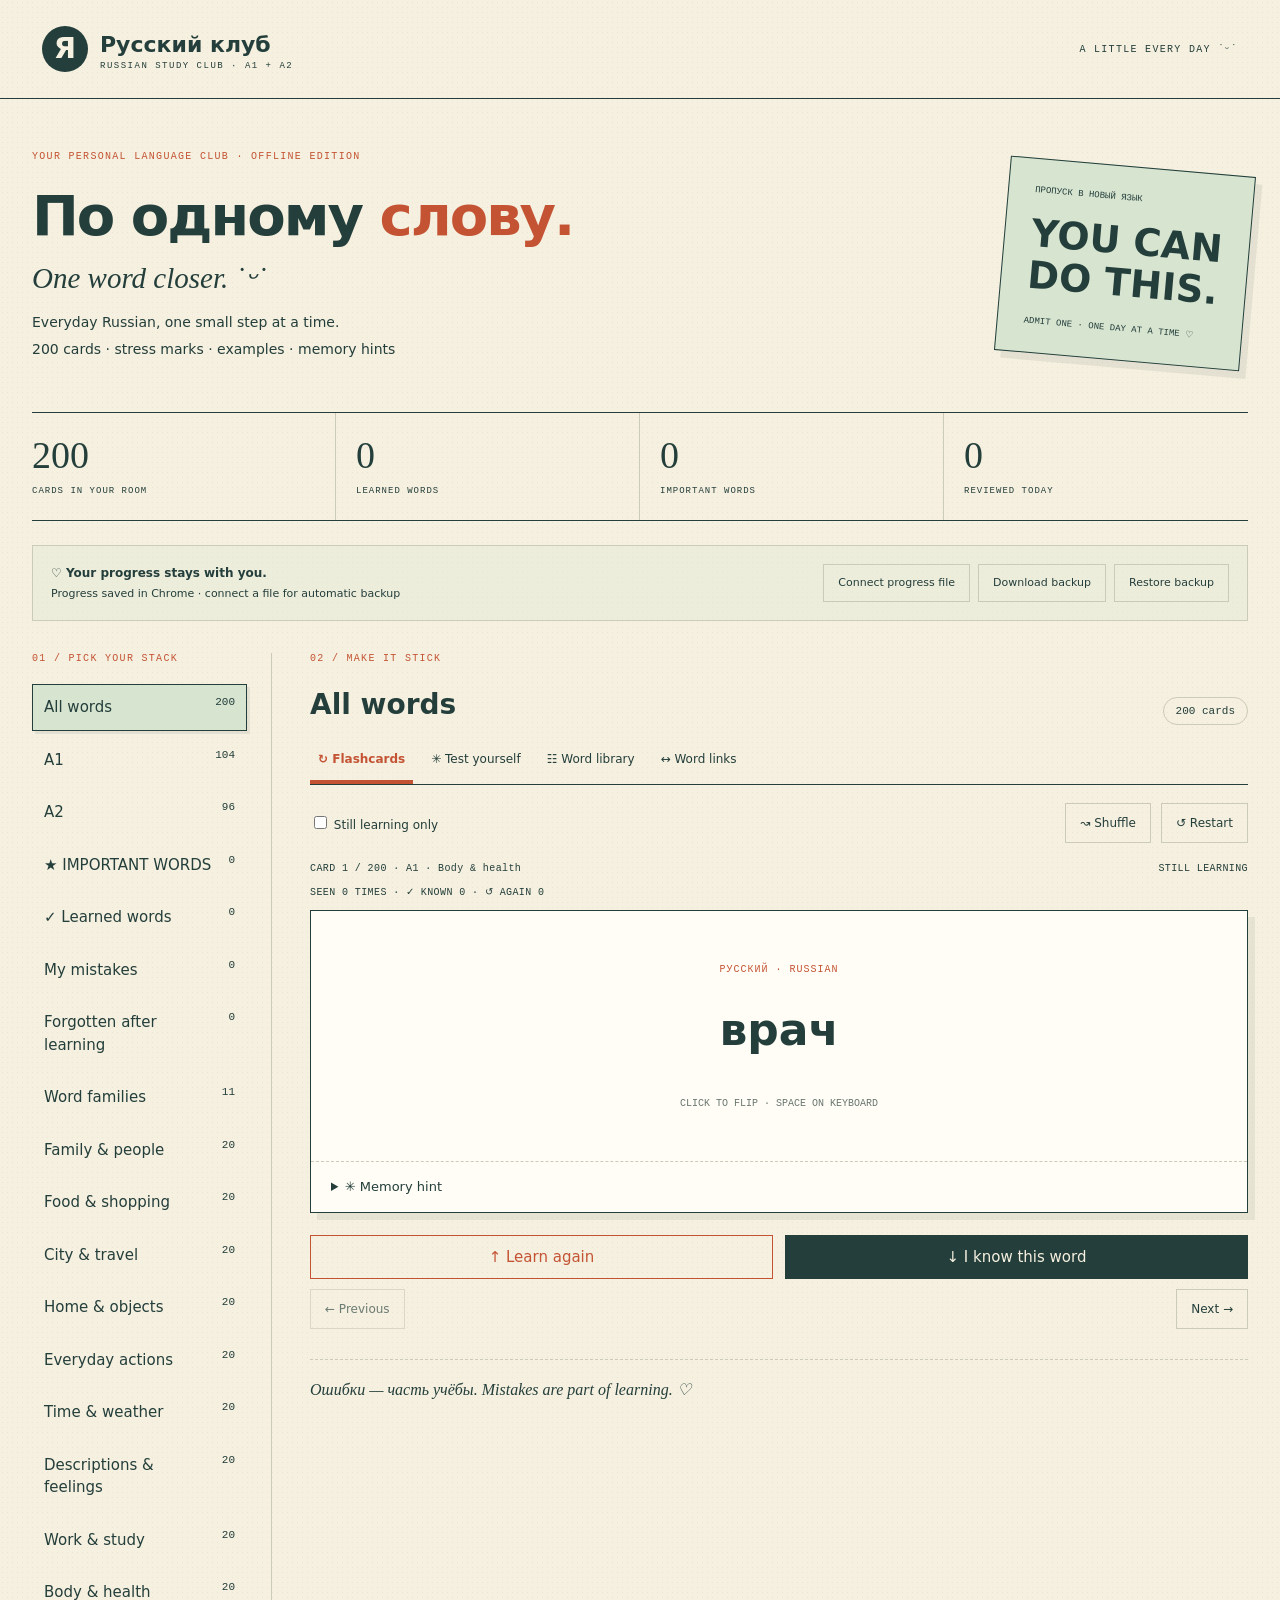
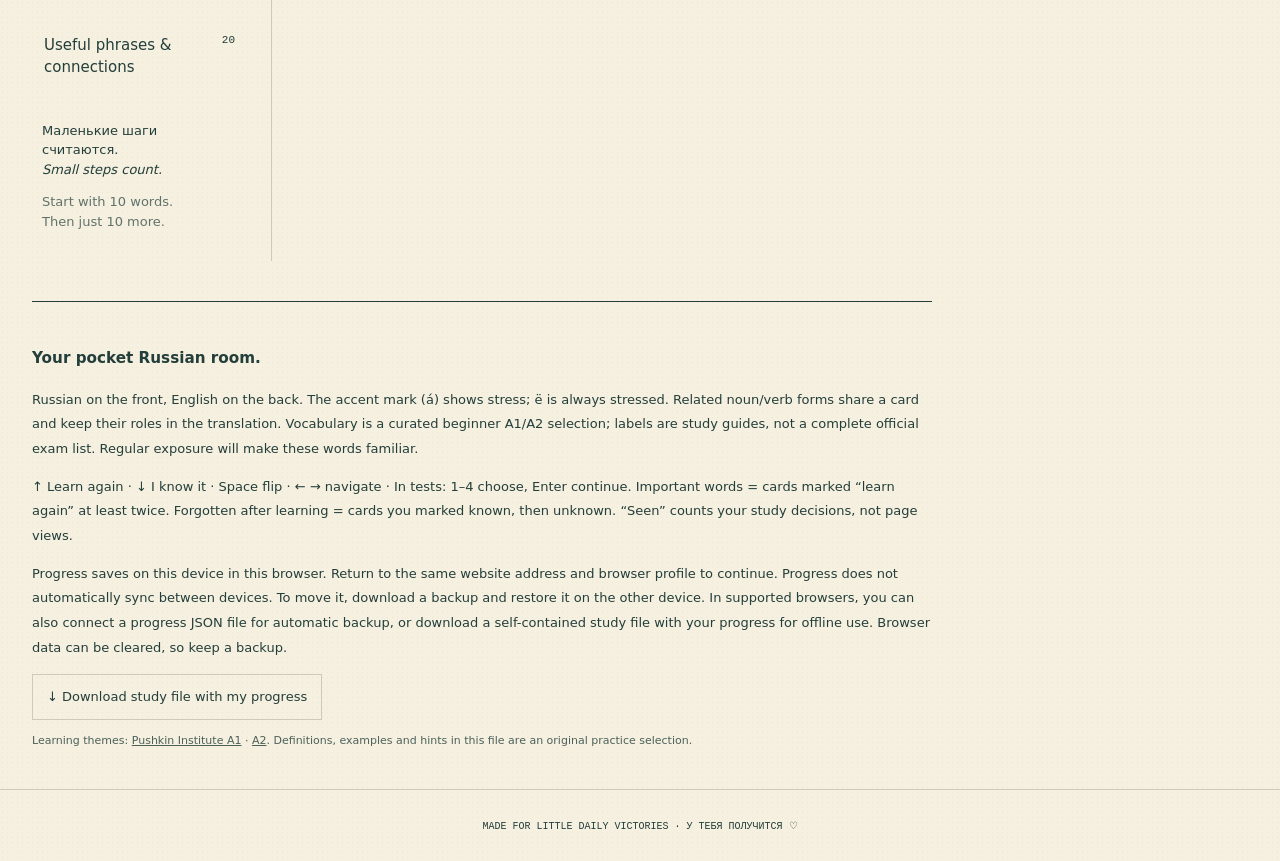
==== index.html @ 3bb1d275 "Prepare Russian Study Club for GitHub Pages" ====
<!doctype html>
<html lang="en"><head><meta charset="utf-8"><meta name="viewport" content="width=device-width,initial-scale=1"><meta name="description" content="Learn everyday Russian with 200 A1/A2 flashcards, quizzes, stress marks and examples. Save your progress and study offline."><meta name="theme-color" content="#243e3b"><title>Русский клуб · Russian Study Club</title><style>:root{--paper:#f5f0df;--ink:#243e3b;--orange:#c45334;--mint:#d6e4d0;--line:#cccbb7;--mono:ui-monospace,SFMono-Regular,Consolas,monospace}*{box-sizing:border-box}body{margin:0;background:var(--paper);color:var(--ink);font:15px/1.5 system-ui,-apple-system,Arial,sans-serif;background-image:radial-gradient(#b8ad8b25 .7px,transparent .7px);background-size:5px 5px}button,input,select{font:inherit;color:inherit}button{cursor:pointer;background:transparent;border:1px solid var(--line);padding:10px 14px}button:hover{background:var(--mint)}button:disabled{opacity:.65;cursor:default}button:focus-visible,a:focus-visible,input:focus-visible,select:focus-visible,summary:focus-visible{outline:3px solid var(--orange);outline-offset:3px}a{color:inherit}header{max-width:1376px;padding:26px 42px;display:flex;align-items:center;justify-content:space-between;margin:auto;border-bottom:1px solid var(--ink)}.brand{display:flex;gap:12px;align-items:center;text-decoration:none;font-weight:800;font-size:22px}.brand small{display:block;font:9px var(--mono);letter-spacing:1.5px}.seal{display:grid;place-items:center;width:46px;height:46px;border-radius:50%;background:var(--ink);color:var(--paper);font-size:29px}.edition,.eyebrow{font:10px var(--mono);letter-spacing:1.3px}.eyebrow{color:var(--orange);margin-bottom:20px}main{max-width:1280px;margin:auto;padding:0 32px}.intro{display:flex;gap:30px;justify-content:space-between;align-items:center;padding:52px 0 36px}h1{font-size:56px;line-height:1.2;letter-spacing:-2px;margin:0;font-weight:900}h1 em{font-style:normal;color:var(--orange)}h1 span{display:block;font:italic 29px Georgia,serif;letter-spacing:0;margin-top:12px}.intro p{font-size:14px;line-height:1.9}.ticket{transform:rotate(5deg);padding:26px;background:var(--mint);border:1px solid var(--ink);box-shadow:7px 7px #243e3b15;min-width:230px}.ticket small,.ticket span{display:block;font:9px var(--mono)}.ticket strong{display:block;font-size:38px;line-height:1.1;margin:18px 0}.stats{display:grid;grid-template-columns:repeat(4,1fr);border-top:1px solid var(--ink);border-bottom:1px solid var(--ink)}.stats>div{padding:20px;border-right:1px solid var(--line)}.stats>div:first-child{padding-left:0}.stats>div:last-child{border:0}.stats strong{display:block;font:38px Georgia,serif}.stats span{font:9px var(--mono);letter-spacing:1px}.savebar{display:flex;align-items:center;justify-content:space-between;gap:15px;padding:18px;background:#d6e4d044;margin:24px 0 32px;border:1px solid var(--line);font-size:12px}.savebar p{margin:4px 0 0;font-size:11px}.savebar button{font-size:11px}.actions{display:flex;gap:8px;flex-wrap:wrap}.workspace{display:grid;grid-template-columns:240px minmax(0,1fr);gap:38px}aside{border-right:1px solid var(--line);padding-right:24px}nav{display:grid;gap:6px}nav button{display:flex;justify-content:space-between;text-align:left;border-color:transparent;padding:11px}nav button.active{border-color:var(--ink);background:var(--mint);box-shadow:3px 3px #243e3b15}nav small{font:11px var(--mono);margin-left:10px}.little-note{font-size:13px;margin:30px 10px}.little-note p{opacity:.7}.title-row{display:flex;align-items:center;justify-content:space-between;gap:12px}h2{margin:0 0 12px;font-size:28px}.pill{border:1px solid var(--line);border-radius:22px;padding:7px 12px;font:11px var(--mono)}.tabs{display:flex;gap:10px;flex-wrap:wrap;border-bottom:1px solid var(--ink);margin-bottom:18px}.tabs button{border:0;border-bottom:4px solid transparent;font-size:12px;padding:12px 8px}.tabs button.active{color:var(--orange);border-bottom-color:var(--orange);font-weight:700}#controls{display:flex;gap:10px;justify-content:flex-end;align-items:center;margin:0 0 20px;font-size:12px}#controls label{margin-right:auto}.meta{display:flex;justify-content:space-between;gap:10px;flex-wrap:wrap;font:10px var(--mono);letter-spacing:.4px;margin:12px 0}.card{border:1px solid var(--ink);background:#fffdf5;box-shadow:7px 7px #243e3b12}.flip{width:100%;border:0;min-height:250px;display:flex;flex-direction:column;align-items:center;justify-content:center;text-align:center;padding:24px;background:transparent}.flip:hover{background:#fffdf5}.flip small{font:10px var(--mono);letter-spacing:1px;color:var(--orange)}.word{font-size:clamp(25px,4vw,44px);font-weight:750;line-height:1.4;margin:24px 0;overflow-wrap:anywhere}.translation{font-size:25px;font-weight:650;margin:20px 0}.example{font-size:17px;margin:8px 0}.flip .foot{color:#697770;margin-top:14px;font:10px var(--mono)}details{border-top:1px dashed var(--line);padding:15px 20px;font-size:13px}summary{cursor:pointer}details p{line-height:1.8}.grade{display:flex;gap:12px;margin:22px 0 10px}.grade button{flex:1;border-color:var(--ink)}.primary{background:var(--ink);color:var(--paper);border-color:var(--ink)}.primary:hover{background:#3d5b54}.orange{color:var(--orange);border-color:var(--orange)!important}.navigation{display:flex;justify-content:space-between;gap:12px}.navigation button{font-size:12px}.motivation{margin-top:30px;border-top:1px dashed var(--line);padding:20px 0;font:italic 16px Georgia,serif}.empty,.setup,.result{padding:35px;border:1px solid var(--line);background:#fffdf5}.setup label{display:block;margin:15px 0}.setup select, .search{padding:10px;border:1px solid var(--line);background:#fffdf5;max-width:100%}.answers{display:grid;grid-template-columns:1fr 1fr;gap:12px;margin:22px 0}.answers button{text-align:left;min-height:65px;background:#fffdf5}.answers .correct{background:var(--mint);border-color:var(--ink)}.answers .wrong{border-color:var(--orange);background:#d75a3615}.feedback{border:1px solid var(--line);padding:18px;background:#fffdf5}.feedback p{margin:6px 0}.score{font:70px Georgia,serif;color:var(--orange)}.search{width:100%;margin-bottom:16px}.entry{border:1px solid var(--line);padding:18px;background:#fffdf5;margin-bottom:12px}.entry h3{margin:0;font-size:23px}.entry .meaning{font-size:17px}.entry p{margin:7px 0}.entry small{font:10px var(--mono)}.entry .actions button{font-size:11px}.chips{display:flex;gap:8px;flex-wrap:wrap;margin-bottom:18px}.chips button.active{background:var(--mint);border-color:var(--ink)}.pair{padding:20px;border:1px solid var(--line);background:#fffdf5;margin:14px 0}.pair strong{font-size:23px}.pair .pair-row{display:flex;gap:22px;align-items:center;justify-content:space-around;text-align:center}.pair p{font-size:13px}.about{border-top:1px solid var(--ink);padding:26px 0;margin-top:40px;font-size:13px;line-height:1.9;max-width:900px}.about .source{font-size:11px;opacity:.8}footer{padding:30px;text-align:center;border-top:1px solid var(--line);font:10px var(--mono)}dialog{border:1px solid var(--ink);padding:28px;background:var(--paper);max-width:650px;color:var(--ink)}dialog::backdrop{background:#243e3b77}#toast{position:fixed;bottom:20px;left:50%;transform:translateX(-50%);padding:12px 22px;background:var(--ink);color:white;border-radius:4px;display:none;z-index:3;max-width:90vw;font-size:13px} @media(max-width:850px){.workspace{grid-template-columns:180px minmax(0,1fr);gap:20px}.ticket{display:none}.savebar{align-items:flex-start;flex-direction:column}main{padding:0 20px}header{padding:20px}.edition{display:none}.stats strong{font-size:30px}.stats span{font-size:8px}}@media(max-width:580px){h1{font-size:38px}.intro{padding:32px 0 22px}.workspace{display:block}aside{border:0;padding:0;margin-bottom:28px}nav{display:flex;overflow:auto;gap:8px;padding:5px 0 12px}nav button{flex:0 0 auto;border:1px solid var(--line)}.little-note{display:none}.stats{grid-template-columns:1fr 1fr}.stats>div,.stats>div:first-child{padding:12px}.stats>div:nth-child(2){border-right:0}.stats>div:nth-child(-n+2){border-bottom:1px solid var(--line)}.answers{grid-template-columns:1fr}.tabs{gap:2px}.tabs button{font-size:11px}.grade{flex-direction:column}.pair .pair-row{flex-wrap:wrap;gap:12px}.stats strong{font-size:32px}.about{font-size:12px}#controls{flex-wrap:wrap}.word{font-size:29px}.brand{font-size:20px}.setup,.empty,.result{padding:22px}}
</style></head><body>
<header><a class="brand" href="#"><b class="seal">Я</b><span>Русский клуб<small>RUSSIAN STUDY CLUB · A1 + A2</small></span></a><span class="edition">A LITTLE EVERY DAY ˙ᵕ˙</span></header>
<main><section class="intro"><div><div class="eyebrow">YOUR PERSONAL LANGUAGE CLUB · OFFLINE EDITION</div><h1>По одному <em>слову.</em><span>One word closer. ˙ᵕ˙</span></h1><p>Everyday Russian, one small step at a time.<br>200 cards · stress marks · examples · memory hints</p></div><div class="ticket"><small>ПРОПУСК В НОВЫЙ ЯЗЫК</small><strong>YOU CAN<br>DO THIS.</strong><span>ADMIT ONE · ONE DAY AT A TIME ♡</span></div></section>
<section class="stats" aria-label="Study statistics"><div><strong id="total">200</strong><span>CARDS IN YOUR ROOM</span></div><div><strong id="learnedTotal">0</strong><span>LEARNED WORDS</span></div><div><strong id="importantTotal">0</strong><span>IMPORTANT WORDS</span></div><div><strong id="todayTotal">0</strong><span>REVIEWED TODAY</span></div></section>
<section class="savebar"><div><b>♡ Your progress stays with you.</b><p id="saveStatus" role="status">Opening your study room…</p></div><div class="actions"><button id="connectFile">Connect progress file</button><button id="backup">Download backup</button><button id="import">Restore backup</button><input id="importFile" type="file" accept="application/json,.json" hidden></div></section>
<div class="workspace"><aside><div class="eyebrow">01 / PICK YOUR STACK</div><nav id="categories" aria-label="Word categories"></nav><div class="little-note">Маленькие шаги считаются.<br><i>Small steps count.</i><p>Start with 10 words.<br>Then just 10 more.</p></div></aside><section class="study"><div class="eyebrow">02 / MAKE IT STICK</div><div class="title-row"><h2 id="stackTitle">All words</h2><span id="stackCount" class="pill"></span></div><div class="tabs" role="group" aria-label="Study mode"><button data-mode="cards">↻ Flashcards</button><button data-mode="quiz">✳ Test yourself</button><button data-mode="library">☷ Word library</button><button data-mode="links">↔ Word links</button></div><div id="controls"><label><input id="unlearned" type="checkbox"> Still learning only</label><button id="shuffle">↝ Shuffle</button><button id="restart">↺ Restart</button></div><div id="content"></div><div class="motivation" id="motivation">Ошибки — часть учёбы. Mistakes are part of learning. ♡</div></section></div>
<section class="about"><h3>Your pocket Russian room.</h3><p>Russian on the front, English on the back. The accent mark (а́) shows stress; ё is always stressed. Related noun/verb forms share a card and keep their roles in the translation. Vocabulary is a curated beginner A1/A2 selection; labels are study guides, not a complete official exam list. Regular exposure will make these words familiar.</p><p>↑ Learn again · ↓ I know it · Space flip · ← → navigate · In tests: 1–4 choose, Enter continue. Important words = cards marked “learn again” at least twice. Forgotten after learning = cards you marked known, then unknown. “Seen” counts your study decisions, not page views.</p><p>Progress saves on this device in this browser. Return to the same website address and browser profile to continue. Progress does not automatically sync between devices. To move it, download a backup and restore it on the other device. In supported browsers, you can also connect a progress JSON file for automatic backup, or download a self-contained study file with your progress for offline use. Browser data can be cleared, so keep a backup.</p><button id="downloadHtml">↓ Download study file with my progress</button><p class="source">Learning themes: <a href="https://www.pushkininstitute.ru/beginner" target="_blank" rel="noreferrer">Pushkin Institute A1</a> · <a href="https://www.pushkininstitute.ru/basic" target="_blank" rel="noreferrer">A2</a>. Definitions, examples and hints in this file are an original practice selection.</p></section>
</main><footer>MADE FOR LITTLE DAILY VICTORIES · У ТЕБЯ ПОЛУЧИТСЯ ♡</footer><dialog id="fileDialog"><h2>Existing progress file</h2><p id="fileQuestion"></p><div class="actions"><button id="useExisting">Restore its progress</button><button id="replaceExisting">Replace with current progress</button><button id="cancelExisting">Cancel</button></div></dialog><div id="toast" role="status"></div>
<script id="word-data" type="application/json">[{"id": "я", "ru": "я", "en": "I", "example": "Я дома.", "hint": "Я is one letter: just one person — I.", "level": "A1", "category": "Family & people"}, {"id": "ты", "ru": "ты", "en": "you (informal singular)", "example": "Ты здесь?", "hint": "Use ты with a friend; вы is polite or plural.", "level": "A1", "category": "Family & people"}, {"id": "он / она / оно", "ru": "он / она́ / оно́", "en": "he / she / it", "example": "Она дома.", "hint": "он = masculine; она = feminine; оно = neuter.", "level": "A1", "category": "Family & people"}, {"id": "мы", "ru": "мы", "en": "we", "example": "Мы вместе.", "hint": "Я + ты = мы: I + you = we.", "level": "A1", "category": "Family & people"}, {"id": "вы", "ru": "вы", "en": "you (polite or plural)", "example": "Вы говорите по-английски?", "hint": "One person politely, or several people: вы.", "level": "A1", "category": "Family & people"}, {"id": "они", "ru": "они́", "en": "they", "example": "Они здесь.", "hint": "Он is he; они adds more people: they.", "level": "A1", "category": "Family & people"}, {"id": "человек", "ru": "челове́к", "en": "person", "example": "Это хороший человек.", "hint": "Irregular plural: люди = people.", "level": "A1", "category": "Family & people"}, {"id": "семья", "ru": "семья́", "en": "family", "example": "У меня большая семья.", "hint": "A family photo helps: моя семья = my family.", "level": "A1", "category": "Family & people"}, {"id": "мама", "ru": "ма́ма", "en": "mum / mother", "example": "Моя мама дома.", "hint": "мама sounds like mama; feminine.", "level": "A1", "category": "Family & people"}, {"id": "папа", "ru": "па́па", "en": "dad / father", "example": "Мой папа врач.", "hint": "Despite ending in -а, папа is masculine.", "level": "A1", "category": "Family & people"}, {"id": "брат", "ru": "брат", "en": "brother", "example": "Это мой брат.", "hint": "брат and brother are distant language relatives.", "level": "A1", "category": "Family & people"}, {"id": "сестра", "ru": "сестра́", "en": "sister", "example": "Моя сестра учится.", "hint": "сестра and sister share a recognisable s–s–t pattern.", "level": "A1", "category": "Family & people"}, {"id": "друг / подруга", "ru": "друг / подру́га", "en": "male friend / female friend", "example": "Это моя подруга.", "hint": "друг → друзья (friends); подруга is a female friend.", "level": "A1", "category": "Family & people"}, {"id": "ребёнок", "ru": "ребёнок", "en": "child", "example": "Ребёнок спит.", "hint": "Irregular plural: дети = children.", "level": "A1", "category": "Family & people"}, {"id": "родители", "ru": "роди́тели", "en": "parents", "example": "Мои родители живут здесь.", "hint": "Род- connects to birth and family: родиться = be born.", "level": "A2", "category": "Family & people"}, {"id": "родственник", "ru": "родстве́нник", "en": "relative (male; generic)", "example": "У меня здесь есть родственники.", "hint": "Same род- family root as родители.", "level": "A2", "category": "Family & people"}, {"id": "сосед / соседка", "ru": "сосе́д / сосе́дка", "en": "male neighbour / female neighbour", "example": "Моя соседка очень добрая.", "hint": "Picture someone sitting next to you: a neighbour.", "level": "A2", "category": "Family & people"}, {"id": "гость", "ru": "гость", "en": "guest", "example": "Сегодня у нас гости.", "hint": "гость sounds a little like guest; plural гости.", "level": "A2", "category": "Family & people"}, {"id": "знакомый", "ru": "знако́мый", "en": "acquaintance / someone you know", "example": "Это мой знакомый.", "hint": "знать = know; знакомый = someone known to you.", "level": "A2", "category": "Family & people"}, {"id": "муж / жена", "ru": "муж / жена́", "en": "husband / wife", "example": "Мой муж работает дома.", "hint": "Learn the pair together; муж is not just any man here.", "level": "A2", "category": "Family & people"}, {"id": "вода", "ru": "вода́", "en": "water", "example": "Я пью воду.", "hint": "Think vodka without the k: the word водка comes from вода.", "level": "A1", "category": "Food & shopping"}, {"id": "хлеб", "ru": "хлеб", "en": "bread", "example": "Я покупаю хлеб.", "hint": "Picture a loaf beside a label: ХЛЕБ.", "level": "A1", "category": "Food & shopping"}, {"id": "молоко", "ru": "молоко́", "en": "milk", "example": "Я пью молоко.", "hint": "Three open syllables: мо-ло-КО; neuter.", "level": "A1", "category": "Food & shopping"}, {"id": "чай", "ru": "чай", "en": "tea", "example": "Я люблю чай.", "hint": "Sounds like chai, a familiar tea word.", "level": "A1", "category": "Food & shopping"}, {"id": "кофе", "ru": "ко́фе", "en": "coffee", "example": "Утром я пью кофе.", "hint": "Sounds like coffee; traditionally masculine: горячий кофе.", "level": "A1", "category": "Food & shopping"}, {"id": "сахар", "ru": "са́хар", "en": "sugar", "example": "Чай без сахара, пожалуйста.", "hint": "сахар resembles sugar; stress on the first syllable: са́хар.", "level": "A1", "category": "Food & shopping"}, {"id": "соль", "ru": "соль", "en": "salt", "example": "Передайте соль, пожалуйста.", "hint": "Short word, small pinch; feminine despite the soft sign.", "level": "A1", "category": "Food & shopping"}, {"id": "яблоко", "ru": "я́блоко", "en": "apple", "example": "Это красное яблоко.", "hint": "The -о ending points to neuter: красное яблоко.", "level": "A1", "category": "Food & shopping"}, {"id": "мясо", "ru": "мя́со", "en": "meat", "example": "Я не ем мясо.", "hint": "Picture a meat label: МЯСО; neuter.", "level": "A1", "category": "Food & shopping"}, {"id": "рыба", "ru": "ры́ба", "en": "fish", "example": "Я люблю рыбу.", "hint": "Imagine a fish with a label РЫБА; feminine.", "level": "A1", "category": "Food & shopping"}, {"id": "овощи", "ru": "о́вощи", "en": "vegetables", "example": "Я покупаю овощи.", "hint": "Think of a mixed vegetable basket: plural овощи.", "level": "A2", "category": "Food & shopping"}, {"id": "фрукты", "ru": "фру́кты", "en": "fruit (plural)", "example": "Здесь продают фрукты.", "hint": "Like the English fruit, with a к sound.", "level": "A2", "category": "Food & shopping"}, {"id": "завтрак", "ru": "завтра́к", "en": "breakfast", "example": "Завтрак готов.", "hint": "завтра = tomorrow; завтрак is the morning meal.", "level": "A2", "category": "Food & shopping"}, {"id": "обед", "ru": "обе́д", "en": "lunch / midday meal", "example": "Обед в час.", "hint": "Lunch at one: обед в час.", "level": "A2", "category": "Food & shopping"}, {"id": "ужин", "ru": "у́жин", "en": "dinner / evening meal", "example": "Мы готовим ужин.", "hint": "Think of the final meal: вечером ужин.", "level": "A2", "category": "Food & shopping"}, {"id": "покупка / покупать", "ru": "поку́пка / покупа́ть", "en": "purchase (noun) / buy (verb, imperfective)", "example": "Я покупаю хлеб.", "hint": "One family: покупка is the thing or act; покупать is the action.", "level": "A2", "category": "Food & shopping"}, {"id": "продажа / продавать", "ru": "про́дажа / продава́ть", "en": "sale (noun) / sell (verb, imperfective)", "example": "Здесь продают фрукты.", "hint": "покупать ↔ продавать: buy ↔ sell.", "level": "A2", "category": "Food & shopping"}, {"id": "цена", "ru": "це́на", "en": "price", "example": "Какая цена?", "hint": "Picture the number on a price tag: цена.", "level": "A2", "category": "Food & shopping"}, {"id": "скидка", "ru": "ски́дка", "en": "discount", "example": "Сегодня скидка.", "hint": "A discount knocks the price down: цена ниже.", "level": "A2", "category": "Food & shopping"}, {"id": "сдача", "ru": "сда́ча", "en": "change (money returned)", "example": "Вот ваша сдача.", "hint": "At a checkout, сдача is the money handed back, not change in general.", "level": "A2", "category": "Food & shopping"}, {"id": "город", "ru": "го́род", "en": "city / town", "example": "Это мой город.", "hint": "A город has streets, shops and people; masculine.", "level": "A1", "category": "City & travel"}, {"id": "улица", "ru": "у́лица", "en": "street", "example": "Это тихая улица.", "hint": "Picture a street sign: улица Ленина.", "level": "A1", "category": "City & travel"}, {"id": "дом", "ru": "дом", "en": "house / home", "example": "Это мой дом.", "hint": "Like domicile: a home.", "level": "A1", "category": "City & travel"}, {"id": "магазин", "ru": "магази́н", "en": "shop / store", "example": "Магазин открыт.", "hint": "False friend: магазин is a shop, not a magazine.", "level": "A1", "category": "City & travel"}, {"id": "школа", "ru": "шко́ла", "en": "school", "example": "Школа рядом.", "hint": "Sounds like school; feminine.", "level": "A1", "category": "City & travel"}, {"id": "парк", "ru": "парк", "en": "park", "example": "Мы идём в парк.", "hint": "Almost the same word as English park.", "level": "A1", "category": "City & travel"}, {"id": "метро", "ru": "метро́", "en": "metro / underground", "example": "Я еду на метро.", "hint": "Same international word; indeclinable neuter.", "level": "A1", "category": "City & travel"}, {"id": "автобус", "ru": "авто́бус", "en": "bus", "example": "Автобус здесь.", "hint": "авто + бус: a bus.", "level": "A1", "category": "City & travel"}, {"id": "такси", "ru": "такси́", "en": "taxi", "example": "Мы едем на такси.", "hint": "Same international word; indeclinable neuter.", "level": "A1", "category": "City & travel"}, {"id": "билет", "ru": "биле́т", "en": "ticket", "example": "У меня есть билет.", "hint": "Picture a paper ticket labelled БИЛЕТ.", "level": "A1", "category": "City & travel"}, {"id": "вокзал", "ru": "вокза́л", "en": "railway station", "example": "Где вокзал?", "hint": "A railway station building: вокзал.", "level": "A2", "category": "City & travel"}, {"id": "аэропорт", "ru": "аэропо́рт", "en": "airport", "example": "Аэропорт далеко.", "hint": "аэро + порт = air + port.", "level": "A2", "category": "City & travel"}, {"id": "остановка", "ru": "остано́вка", "en": "bus / tram stop", "example": "Это моя остановка.", "hint": "остановиться = stop; остановка is where transport stops.", "level": "A2", "category": "City & travel"}, {"id": "поезд", "ru": "по́езд", "en": "train", "example": "Поезд уже здесь.", "hint": "поезд runs on rails; езд- connects to travelling by vehicle.", "level": "A2", "category": "City & travel"}, {"id": "дорога", "ru": "доро́га", "en": "road / way", "example": "Это дорога к морю.", "hint": "дорога = road; дорогой = expensive or dear — watch the ending.", "level": "A2", "category": "City & travel"}, {"id": "поездка", "ru": "пое́здка", "en": "trip / journey", "example": "Поездка была интересной.", "hint": "A поездка often involves a vehicle; compare поезд.", "level": "A2", "category": "City & travel"}, {"id": "путешествие", "ru": "путеше́ствие", "en": "travel / journey", "example": "Я люблю путешествия.", "hint": "путь = path; imagine following a long path on a map.", "level": "A2", "category": "City & travel"}, {"id": "гостиница", "ru": "гости́ница", "en": "hotel", "example": "Наша гостиница в центре.", "hint": "гость = guest; гостиница is a place for guests.", "level": "A2", "category": "City & travel"}, {"id": "прямо", "ru": "пря́мо", "en": "straight ahead", "example": "Идите прямо.", "hint": "Point straight ahead and say прямо.", "level": "A2", "category": "City & travel"}, {"id": "направо / налево", "ru": "напра́во / нале́во", "en": "to the right / to the left", "example": "Поверните направо.", "hint": "прав- = right; лев- = left; на- gives direction here.", "level": "A2", "category": "City & travel"}, {"id": "квартира", "ru": "ква́ртира", "en": "flat / apartment", "example": "Это моя квартира.", "hint": "Think of living quarters; feminine.", "level": "A1", "category": "Home & objects"}, {"id": "комната", "ru": "ко́мната", "en": "room", "example": "Комната большая.", "hint": "Picture a room with a door label КОМНАТА.", "level": "A1", "category": "Home & objects"}, {"id": "стол", "ru": "стол", "en": "table / desk", "example": "Книга на столе.", "hint": "One syllable, four legs: стол.", "level": "A1", "category": "Home & objects"}, {"id": "стул", "ru": "стул", "en": "chair", "example": "Это мой стул.", "hint": "стол = table, стул = chair: change о to у and sit down.", "level": "A1", "category": "Home & objects"}, {"id": "кровать", "ru": "крова́ть", "en": "bed", "example": "Кровать у окна.", "hint": "A bed is a place to lie flat; feminine: моя кровать.", "level": "A1", "category": "Home & objects"}, {"id": "окно", "ru": "окно́", "en": "window", "example": "Окно открыто.", "hint": "The final о looks like a round window; neuter.", "level": "A1", "category": "Home & objects"}, {"id": "дверь", "ru": "дверь", "en": "door", "example": "Дверь закрыта.", "hint": "дверь resembles door; feminine: моя дверь.", "level": "A1", "category": "Home & objects"}, {"id": "книга", "ru": "кни́га", "en": "book", "example": "Я читаю книгу.", "hint": "Picture a book cover with one word: КНИГА.", "level": "A1", "category": "Home & objects"}, {"id": "телефон", "ru": "телефо́н", "en": "telephone / phone", "example": "Где мой телефон?", "hint": "Like telephone; stress on фон.", "level": "A1", "category": "Home & objects"}, {"id": "ключ", "ru": "ключ", "en": "key", "example": "Вот мой ключ.", "hint": "Imagine the key making a click: ключ.", "level": "A1", "category": "Home & objects"}, {"id": "кухня", "ru": "ку́хня", "en": "kitchen", "example": "Мы на кухне.", "hint": "Kitchen and кухня both begin with a k sound.", "level": "A2", "category": "Home & objects"}, {"id": "ванная", "ru": "ва́нная", "en": "bathroom", "example": "Ванная рядом.", "hint": "ванна = bathtub; ванная = bathroom.", "level": "A2", "category": "Home & objects"}, {"id": "холодильник", "ru": "холоди́льник", "en": "fridge / refrigerator", "example": "Молоко в холодильнике.", "hint": "холод = cold; холодильник keeps things cold.", "level": "A2", "category": "Home & objects"}, {"id": "стиральная машина", "ru": "стира́льная маши́на", "en": "washing machine", "example": "Стиральная машина работает.", "hint": "стирать = wash clothes; машина = machine.", "level": "A2", "category": "Home & objects"}, {"id": "зеркало", "ru": "зе́ркало", "en": "mirror", "example": "Зеркало на стене.", "hint": "Look at your reflection and say зеркало; neuter.", "level": "A2", "category": "Home & objects"}, {"id": "полотенце", "ru": "полоте́нце", "en": "towel", "example": "Дайте полотенце, пожалуйста.", "hint": "Imagine drying your hands on a towel labelled полотенце.", "level": "A2", "category": "Home & objects"}, {"id": "одежда", "ru": "оде́жда", "en": "clothes / clothing", "example": "Это тёплая одежда.", "hint": "одеваться = get dressed; одежда = what you wear.", "level": "A2", "category": "Home & objects"}, {"id": "обувь", "ru": "о́бувь", "en": "footwear / shoes", "example": "Это удобная обувь.", "hint": "Feminine collective word: обувь; a pair is пара обуви.", "level": "A2", "category": "Home & objects"}, {"id": "уборка / убирать", "ru": "убо́рка / убира́ть", "en": "cleaning (noun) / tidy up (verb, imperfective)", "example": "Я убираю комнату.", "hint": "уборка is the task; убирать is doing it.", "level": "A2", "category": "Home & objects"}, {"id": "вещь", "ru": "ве́щь", "en": "thing / item", "example": "Это моя вещь.", "hint": "Plural вещи: your belongings or things.", "level": "A2", "category": "Home & objects"}, {"id": "быть", "ru": "быть", "en": "be / exist", "example": "Я хочу быть дома.", "hint": "In the present, Russian often omits be: я дома = I am at home.", "level": "A1", "category": "Everyday actions"}, {"id": "жить", "ru": "жить", "en": "live", "example": "Я живу в Москве.", "hint": "жить → я живу; connect life to a place you live.", "level": "A1", "category": "Everyday actions"}, {"id": "знать", "ru": "знать", "en": "know (a fact / person)", "example": "Я знаю ответ.", "hint": "знать → я знаю: knowledge you already have.", "level": "A1", "category": "Everyday actions"}, {"id": "понимать", "ru": "понима́ть", "en": "understand", "example": "Я понимаю вопрос.", "hint": "понимать → я понимаю; nod when you understand.", "level": "A1", "category": "Everyday actions"}, {"id": "говорить", "ru": "говори́ть", "en": "speak / talk", "example": "Я говорю по-русски.", "hint": "говорить → я говорю; picture a speech bubble.", "level": "A1", "category": "Everyday actions"}, {"id": "читать", "ru": "чита́ть", "en": "read", "example": "Я читаю книгу.", "hint": "читать → я читаю; pair the action with книга.", "level": "A1", "category": "Everyday actions"}, {"id": "писать", "ru": "писа́ть", "en": "write", "example": "Я пишу письмо.", "hint": "писать → я пишу; stress matters: писа́ть = write.", "level": "A1", "category": "Everyday actions"}, {"id": "слушать", "ru": "слу́шать", "en": "listen", "example": "Я слушаю музыку.", "hint": "слушать → я слушаю; deliberately listen, unlike just hearing.", "level": "A1", "category": "Everyday actions"}, {"id": "смотреть", "ru": "смотре́ть", "en": "look / watch", "example": "Я смотрю фильм.", "hint": "смотреть → я смотрю; use your eyes on purpose.", "level": "A1", "category": "Everyday actions"}, {"id": "любить", "ru": "люби́ть", "en": "love / like", "example": "Я люблю музыку.", "hint": "любить → я люблю; picture a heart.", "level": "A1", "category": "Everyday actions"}, {"id": "начало / начинать", "ru": "на́чало / начина́ть", "en": "beginning (noun) / begin (verb, imperfective)", "example": "Мы начинаем урок.", "hint": "начало is the start; начинать is the action of starting.", "level": "A2", "category": "Everyday actions"}, {"id": "конец / заканчивать", "ru": "коне́ц / зака́нчивать", "en": "end (noun) / finish (verb, imperfective)", "example": "Я заканчиваю работу.", "hint": "начинать ↔ заканчивать: start ↔ finish.", "level": "A2", "category": "Everyday actions"}, {"id": "открывать", "ru": "открыва́ть", "en": "open (verb, imperfective)", "example": "Я открываю окно.", "hint": "Imagine opening an окно; opposite закрывать.", "level": "A2", "category": "Everyday actions"}, {"id": "закрывать", "ru": "закрыва́ть", "en": "close (verb, imperfective)", "example": "Я закрываю дверь.", "hint": "Imagine closing a дверь; opposite открывать.", "level": "A2", "category": "Everyday actions"}, {"id": "выбирать", "ru": "выбира́ть", "en": "choose (verb, imperfective)", "example": "Я выбираю подарок.", "hint": "Picture choosing one thing from many.", "level": "A2", "category": "Everyday actions"}, {"id": "искать", "ru": "искать", "en": "look for / search", "example": "Я ищу ключ.", "hint": "искать → я ищу; the key is missing.", "level": "A2", "category": "Everyday actions"}, {"id": "находить", "ru": "находи́ть", "en": "find (verb, imperfective)", "example": "Я часто нахожу ошибки.", "hint": "искать = search; находить = find what you searched for.", "level": "A2", "category": "Everyday actions"}, {"id": "ждать", "ru": "ждать", "en": "wait / expect", "example": "Я жду автобус.", "hint": "ждать → я жду; imagine waiting at a bus stop.", "level": "A2", "category": "Everyday actions"}, {"id": "встречать", "ru": "встреча́ть", "en": "meet / greet someone (verb, imperfective)", "example": "Я встречаю друга.", "hint": "встречать кого? Meet someone; встречаться с кем? meet up with someone.", "level": "A2", "category": "Everyday actions"}, {"id": "возвращаться", "ru": "возвраща́ться", "en": "return / come back (verb, imperfective)", "example": "Я возвращаюсь домой.", "hint": "-ся: you yourself come back; возвращать = return something.", "level": "A2", "category": "Everyday actions"}, {"id": "сегодня", "ru": "сего́дня", "en": "today", "example": "Сегодня я дома.", "hint": "сегодня = this day: today.", "level": "A1", "category": "Time & weather"}, {"id": "завтра", "ru": "за́втра", "en": "tomorrow", "example": "Завтра мы работаем.", "hint": "Point to the next calendar square: завтра.", "level": "A1", "category": "Time & weather"}, {"id": "вчера", "ru": "вчера́", "en": "yesterday", "example": "Вчера был дождь.", "hint": "Point to the previous calendar square: вчера.", "level": "A1", "category": "Time & weather"}, {"id": "сейчас", "ru": "сейча́с", "en": "now", "example": "Сейчас я читаю.", "hint": "сей + час historically this hour; think right now.", "level": "A1", "category": "Time & weather"}, {"id": "утро / утром", "ru": "у́тро / у́тром", "en": "morning / in the morning", "example": "Утром я пью чай.", "hint": "у́тро is the noun; утром tells when.", "level": "A1", "category": "Time & weather"}, {"id": "день / днём", "ru": "день / днём", "en": "day / during the day", "example": "Днём я работаю.", "hint": "день = day; днём = in the daytime.", "level": "A1", "category": "Time & weather"}, {"id": "вечер / вечером", "ru": "ве́чер / ве́чером", "en": "evening / in the evening", "example": "Вечером я дома.", "hint": "вечер is the time of day; вечером tells when.", "level": "A1", "category": "Time & weather"}, {"id": "ночь / ночью", "ru": "ночь / но́чью", "en": "night / at night", "example": "Ночью я сплю.", "hint": "ночь is feminine; ночью = at night.", "level": "A1", "category": "Time & weather"}, {"id": "час", "ru": "час", "en": "hour / o'clock", "example": "Сейчас час.", "hint": "час is a time unit; часы = clock or watch.", "level": "A1", "category": "Time & weather"}, {"id": "неделя", "ru": "неде́ля", "en": "week", "example": "На этой неделе я занят.", "hint": "Seven days together make неделя.", "level": "A1", "category": "Time & weather"}, {"id": "месяц", "ru": "ме́сяц", "en": "month", "example": "В этом месяце холодно.", "hint": "месяц = month; also a crescent moon in another sense.", "level": "A2", "category": "Time & weather"}, {"id": "год", "ru": "год", "en": "year", "example": "Это новый год.", "hint": "Irregular counting: год, два года, пять лет.", "level": "A2", "category": "Time & weather"}, {"id": "время", "ru": "вре́мя", "en": "time", "example": "У меня есть время.", "hint": "время is neuter despite -я; времени = of time.", "level": "A2", "category": "Time & weather"}, {"id": "рано / поздно", "ru": "ра́но / по́здно", "en": "early / late", "example": "Сегодня я встал рано.", "hint": "An opposite pair: рано ↔ поздно.", "level": "A2", "category": "Time & weather"}, {"id": "часто / редко", "ru": "ча́сто / ре́дко", "en": "often / rarely", "example": "Я часто читаю.", "hint": "An opposite pair: часто ↔ редко.", "level": "A2", "category": "Time & weather"}, {"id": "всегда / иногда", "ru": "всегда́ / иногда́", "en": "always / sometimes", "example": "Я всегда пью чай утром.", "hint": "всегда = every time; иногда = some of the time.", "level": "A2", "category": "Time & weather"}, {"id": "погода", "ru": "пого́да", "en": "weather", "example": "Сегодня хорошая погода.", "hint": "Ask Какая погода? = What's the weather like?", "level": "A2", "category": "Time & weather"}, {"id": "дождь", "ru": "дождь", "en": "rain", "example": "Сегодня идёт дождь.", "hint": "Russian rain goes: идёт дождь = it is raining.", "level": "A2", "category": "Time & weather"}, {"id": "снег", "ru": "снег", "en": "snow", "example": "На улице снег.", "hint": "Imagine a white снег-covered street.", "level": "A2", "category": "Time & weather"}, {"id": "солнце", "ru": "со́лнце", "en": "sun", "example": "Сегодня светит солнце.", "hint": "The л is silent in standard pronunciation: сонце.", "level": "A2", "category": "Time & weather"}, {"id": "большой / маленький", "ru": "большо́й / ма́ленький", "en": "big / small", "example": "Это большой дом.", "hint": "Opposites: большой ↔ маленький.", "level": "A1", "category": "Descriptions & feelings"}, {"id": "хороший / плохой", "ru": "хоро́ший / плохо́й", "en": "good / bad", "example": "Это хороший фильм.", "hint": "Opposites; adjective endings change with the noun.", "level": "A1", "category": "Descriptions & feelings"}, {"id": "новый / старый", "ru": "но́вый / ста́рый", "en": "new / old", "example": "Это новая книга.", "hint": "новый дом, новая книга: masculine vs feminine.", "level": "A1", "category": "Descriptions & feelings"}, {"id": "красивый", "ru": "краси́вый", "en": "beautiful / good-looking", "example": "Это красивый город.", "hint": "красивый → красивая → красивое.", "level": "A1", "category": "Descriptions & feelings"}, {"id": "горячий / холодный", "ru": "горя́чий / холо́дный", "en": "hot / cold", "example": "Это горячий чай.", "hint": "Picture hot tea beside cold water.", "level": "A1", "category": "Descriptions & feelings"}, {"id": "тёплый", "ru": "тёплый", "en": "warm", "example": "Сегодня тёплый день.", "hint": "ё carries stress: тёплый. Warm is less intense than hot.", "level": "A1", "category": "Descriptions & feelings"}, {"id": "вкусный", "ru": "вку́сный", "en": "tasty / delicious", "example": "Это вкусный суп.", "hint": "вкус = taste; вкусный = having a good taste.", "level": "A1", "category": "Descriptions & feelings"}, {"id": "добрый", "ru": "до́брый", "en": "kind / good-natured", "example": "Она очень добрая.", "hint": "добрый describes character; добрый день is a greeting.", "level": "A1", "category": "Descriptions & feelings"}, {"id": "радостный / грустный", "ru": "ра́достный / гру́стный", "en": "joyful / sad", "example": "Сегодня он радостный.", "hint": "Picture a happy face and a sad face.", "level": "A1", "category": "Descriptions & feelings"}, {"id": "интересный", "ru": "интере́сный", "en": "interesting", "example": "Это интересная книга.", "hint": "Like interesting; интерес = interest.", "level": "A1", "category": "Descriptions & feelings"}, {"id": "скучный", "ru": "ску́чный", "en": "boring", "example": "Фильм скучный.", "hint": "скука = boredom; скучный = causing boredom.", "level": "A2", "category": "Descriptions & feelings"}, {"id": "трудный / лёгкий", "ru": "тру́дный / лёгкий", "en": "difficult / easy", "example": "Это трудный вопрос.", "hint": "For a task: трудный ↔ лёгкий. лёгкий also means light in weight.", "level": "A2", "category": "Descriptions & feelings"}, {"id": "быстрый / медленный", "ru": "бы́стрый / ме́дленный", "en": "fast / slow", "example": "Это быстрый поезд.", "hint": "For speed: быстрый ↔ медленный.", "level": "A2", "category": "Descriptions & feelings"}, {"id": "дорогой / дешёвый", "ru": "доро́гой / дешёвый", "en": "expensive / cheap", "example": "Это дорогой билет.", "hint": "Compare доро́гой (expensive) and доро́га (road).", "level": "A2", "category": "Descriptions & feelings"}, {"id": "чистый / грязный", "ru": "чи́стый / гря́зный", "en": "clean / dirty", "example": "Это чистая комната.", "hint": "Picture a room before and after cleaning.", "level": "A2", "category": "Descriptions & feelings"}, {"id": "правый / левый", "ru": "пра́вый / ле́вый", "en": "right / left", "example": "Это правая рука.", "hint": "Right hand правая рука; left hand левая рука.", "level": "A2", "category": "Descriptions & feelings"}, {"id": "свободный / занятый", "ru": "свобо́дный / за́нятый", "en": "free / busy; occupied", "example": "Сегодня я свободен.", "hint": "свободное время = free time; занятый человек = busy person.", "level": "A2", "category": "Descriptions & feelings"}, {"id": "усталый", "ru": "уста́лый", "en": "tired", "example": "Я усталый после работы.", "hint": "Common short forms: я устал (male), я устала (female).", "level": "A2", "category": "Descriptions & feelings"}, {"id": "спокойный", "ru": "споко́йный", "en": "calm / quiet", "example": "Это спокойный человек.", "hint": "Спокойной ночи = good night; same calm root.", "level": "A2", "category": "Descriptions & feelings"}, {"id": "удобный", "ru": "удо́бный", "en": "comfortable / convenient", "example": "Это удобный стул.", "hint": "удобный стул = comfortable chair; удобное время = convenient time.", "level": "A2", "category": "Descriptions & feelings"}, {"id": "работа / работать", "ru": "рабо́та / рабо́тать", "en": "work (noun) / work (verb, imperfective)", "example": "Я работаю дома.", "hint": "One root: работа is work; работать is to work.", "level": "A1", "category": "Work & study"}, {"id": "учёба / учиться", "ru": "учёба / учи́ться", "en": "studies (noun) / study (verb, imperfective)", "example": "Я учусь в школе.", "hint": "учиться = study; учить can mean teach or learn something.", "level": "A1", "category": "Work & study"}, {"id": "студент / студентка", "ru": "студе́нт / студе́нтка", "en": "male student / female student", "example": "Моя сестра студентка.", "hint": "Like student, with masculine and feminine forms.", "level": "A1", "category": "Work & study"}, {"id": "учитель / учительница", "ru": "учи́тель / учи́тельница", "en": "male teacher / female teacher", "example": "Это мой учитель.", "hint": "учить = teach; учитель = the person who teaches.", "level": "A1", "category": "Work & study"}, {"id": "урок", "ru": "уро́к", "en": "lesson", "example": "Урок начинается.", "hint": "Picture one lesson in a school timetable.", "level": "A1", "category": "Work & study"}, {"id": "язык", "ru": "язы́к", "en": "language / tongue", "example": "Я изучаю русский язык.", "hint": "One word for language and the tongue used to speak it.", "level": "A1", "category": "Work & study"}, {"id": "слово", "ru": "сло́во", "en": "word", "example": "Это новое слово.", "hint": "One word on a flashcard: слово; neuter.", "level": "A1", "category": "Work & study"}, {"id": "вопрос / спрашивать", "ru": "вопро́с / спра́шивать", "en": "question (noun) / ask (verb, imperfective)", "example": "Я спрашиваю учителя.", "hint": "вопрос is what you ask; спрашивать is the action.", "level": "A1", "category": "Work & study"}, {"id": "ответ / отвечать", "ru": "отве́т / отвеча́ть", "en": "answer (noun) / answer (verb, imperfective)", "example": "Я отвечаю на вопрос.", "hint": "вопрос → ответ: question → answer.", "level": "A1", "category": "Work & study"}, {"id": "тетрадь", "ru": "тетра́дь", "en": "exercise book / notebook", "example": "Я пишу в тетради.", "hint": "тетрадь is feminine; picture a squared school notebook.", "level": "A1", "category": "Work & study"}, {"id": "задание", "ru": "зада́ние", "en": "task / assignment", "example": "Это домашнее задание.", "hint": "домашнее задание = homework; neuter ending -ие.", "level": "A2", "category": "Work & study"}, {"id": "упражнение", "ru": "упражне́ние", "en": "exercise (practice task)", "example": "Я делаю упражнение.", "hint": "A practice exercise, for language or physical training.", "level": "A2", "category": "Work & study"}, {"id": "ошибка", "ru": "о́шибка", "en": "mistake / error", "example": "В ответе есть ошибка.", "hint": "An ошибка is a learning opportunity: find it, fix it.", "level": "A2", "category": "Work & study"}, {"id": "экзамен", "ru": "экза́мен", "en": "exam / examination", "example": "Завтра у меня экзамен.", "hint": "Like examination; stress on за.", "level": "A2", "category": "Work & study"}, {"id": "оценка", "ru": "оце́нка", "en": "mark / grade; assessment", "example": "У меня хорошая оценка.", "hint": "Think of a grade written on your test.", "level": "A2", "category": "Work & study"}, {"id": "расписание", "ru": "расписа́ние", "en": "timetable / schedule", "example": "Где расписание?", "hint": "писать = write; picture lessons written into a timetable.", "level": "A2", "category": "Work & study"}, {"id": "профессия", "ru": "профе́ссия", "en": "profession / occupation", "example": "Какая у вас профессия?", "hint": "Very close to profession; feminine.", "level": "A2", "category": "Work & study"}, {"id": "коллега", "ru": "колле́га", "en": "colleague", "example": "Это моя коллега.", "hint": "Can be male or female; мой коллега / моя коллега.", "level": "A2", "category": "Work & study"}, {"id": "зарплата", "ru": "зарпла́та", "en": "salary / pay", "example": "Зарплата будет завтра.", "hint": "Short for заработная плата: money paid for work.", "level": "A2", "category": "Work & study"}, {"id": "перерыв", "ru": "переры́в", "en": "break / interval", "example": "Сейчас перерыв.", "hint": "A gap between lessons or work: перерыв.", "level": "A2", "category": "Work & study"}, {"id": "голова", "ru": "голова́", "en": "head", "example": "У меня болит голова.", "hint": "Point to your head: голова.", "level": "A1", "category": "Body & health"}, {"id": "рука", "ru": "рука́", "en": "hand / arm", "example": "Это правая рука.", "hint": "Russian рука covers both hand and arm.", "level": "A1", "category": "Body & health"}, {"id": "нога", "ru": "нога́", "en": "leg / foot", "example": "У меня болит нога.", "hint": "Russian нога covers both leg and foot.", "level": "A1", "category": "Body & health"}, {"id": "глаз", "ru": "глаз", "en": "eye", "example": "У него голубые глаза.", "hint": "Plural глаза; picture two eyes.", "level": "A1", "category": "Body & health"}, {"id": "ухо", "ru": "у́хо", "en": "ear", "example": "У меня болит ухо.", "hint": "у́хо → у́ши: one ear → ears.", "level": "A1", "category": "Body & health"}, {"id": "нос", "ru": "нос", "en": "nose", "example": "У меня красный нос.", "hint": "нос and nose sound similar.", "level": "A1", "category": "Body & health"}, {"id": "рот", "ru": "рот", "en": "mouth", "example": "Откройте рот.", "hint": "Short word for a mouth; рта = of the mouth.", "level": "A1", "category": "Body & health"}, {"id": "врач", "ru": "врач", "en": "doctor", "example": "Мой брат врач.", "hint": "A doctor: врач; feminine occupation also often врач.", "level": "A1", "category": "Body & health"}, {"id": "аптека", "ru": "апте́ка", "en": "pharmacy / chemist's", "example": "Где аптека?", "hint": "Related to apothecary; a place for medicine.", "level": "A1", "category": "Body & health"}, {"id": "болеть", "ru": "боле́ть", "en": "be ill; ache", "example": "Я болею.", "hint": "я болею = I am ill; голова болит = my head aches.", "level": "A1", "category": "Body & health"}, {"id": "здоровье", "ru": "здоро́вье", "en": "health", "example": "Это полезно для здоровья.", "hint": "Link to здоро́вый = healthy, not здо́рово = great.", "level": "A2", "category": "Body & health"}, {"id": "боль", "ru": "боль", "en": "pain", "example": "У меня сильная боль.", "hint": "болеть and боль share the pain/illness root; feminine.", "level": "A2", "category": "Body & health"}, {"id": "лекарство", "ru": "лека́рство", "en": "medicine / medication", "example": "Я принимаю лекарство.", "hint": "принимать лекарство = take medicine; neuter.", "level": "A2", "category": "Body & health"}, {"id": "температура", "ru": "те́мпература", "en": "temperature / fever", "example": "У меня температура.", "hint": "Like temperature; у меня температура often means I have a fever.", "level": "A2", "category": "Body & health"}, {"id": "больница", "ru": "больни́ца", "en": "hospital", "example": "Он работает в больнице.", "hint": "боль = pain; больница is where sick people receive care.", "level": "A2", "category": "Body & health"}, {"id": "зуб", "ru": "зуб", "en": "tooth", "example": "У меня болит зуб.", "hint": "Plural зубы; picture a tooth on a dentist's sign.", "level": "A2", "category": "Body & health"}, {"id": "живот", "ru": "живо́т", "en": "belly / stomach area", "example": "У меня болит живот.", "hint": "боль в животе = abdominal pain; not a specific stomach organ.", "level": "A2", "category": "Body & health"}, {"id": "спина", "ru": "спина́", "en": "back (body)", "example": "У меня болит спина.", "hint": "спина resembles spine; it means the back area.", "level": "A2", "category": "Body & health"}, {"id": "отдых / отдыхать", "ru": "о́тдых / отдыха́ть", "en": "rest (noun) / rest (verb, imperfective)", "example": "Я отдыхаю дома.", "hint": "о́тдых is the rest; отдыхать is to rest.", "level": "A2", "category": "Body & health"}, {"id": "спать", "ru": "спать", "en": "sleep", "example": "Я хочу спать.", "hint": "спать → я сплю; imagine closing your eyes.", "level": "A2", "category": "Body & health"}, {"id": "здравствуйте", "ru": "здра́вствуйте", "en": "hello (polite)", "example": "Здравствуйте! Как дела?", "hint": "Use with strangers or politely; a greeting linked historically to health.", "level": "A1", "category": "Useful phrases & connections"}, {"id": "привет", "ru": "приве́т", "en": "hi (informal)", "example": "Привет! Как ты?", "hint": "A friendly short greeting for friends.", "level": "A1", "category": "Useful phrases & connections"}, {"id": "до свидания", "ru": "до свида́ния", "en": "goodbye", "example": "До свидания! До завтра!", "hint": "Literally until seeing one another; a polite goodbye.", "level": "A1", "category": "Useful phrases & connections"}, {"id": "спасибо", "ru": "спаси́бо", "en": "thank you", "example": "Спасибо за помощь.", "hint": "Learn as a whole chunk: спасибо.", "level": "A1", "category": "Useful phrases & connections"}, {"id": "пожалуйста", "ru": "пожа́луйста", "en": "please / you're welcome", "example": "Чай, пожалуйста.", "hint": "It works when requesting and when responding to thanks.", "level": "A1", "category": "Useful phrases & connections"}, {"id": "извините", "ru": "извини́те", "en": "excuse me / sorry (polite)", "example": "Извините, где метро?", "hint": "извините is polite/plural; извини is informal singular.", "level": "A1", "category": "Useful phrases & connections"}, {"id": "да / нет", "ru": "да / нет", "en": "yes / no", "example": "Да, я понимаю.", "hint": "A tiny opposite pair: да ↔ нет.", "level": "A1", "category": "Useful phrases & connections"}, {"id": "кто / что", "ru": "кто / что", "en": "who / what", "example": "Кто это? Что это?", "hint": "кто asks about a person; что asks about a thing.", "level": "A1", "category": "Useful phrases & connections"}, {"id": "где / куда", "ru": "где / куда́", "en": "where (location) / where to", "example": "Где вы? Куда вы идёте?", "hint": "где = location; куда = destination. They are not interchangeable.", "level": "A1", "category": "Useful phrases & connections"}, {"id": "как / когда", "ru": "как / когда́", "en": "how / when", "example": "Как дела? Когда урок?", "hint": "как asks about manner; когда asks about time.", "level": "A1", "category": "Useful phrases & connections"}, {"id": "почему / потому что", "ru": "почему́ / потому́ что", "en": "why / because", "example": "Почему? Потому что холодно.", "hint": "Question and reason: почему → потому что.", "level": "A2", "category": "Useful phrases & connections"}, {"id": "можно / нельзя", "ru": "мо́жно / нельзя́", "en": "it is allowed / it is not allowed", "example": "Здесь можно сидеть.", "hint": "Permission opposites; нельзя can also mean impossible in context.", "level": "A2", "category": "Useful phrases & connections"}, {"id": "нужно", "ru": "ну́жно", "en": "need to / it is necessary", "example": "Мне нужно работать.", "hint": "мне нужно + infinitive = I need to do something.", "level": "A2", "category": "Useful phrases & connections"}, {"id": "помощь / помогать", "ru": "по́мощь / помога́ть", "en": "help (noun) / help (verb, imperfective)", "example": "Спасибо за помощь.", "hint": "помощь is help; помогать is helping someone.", "level": "A2", "category": "Useful phrases & connections"}, {"id": "к сожалению", "ru": "к сожале́нию", "en": "unfortunately", "example": "К сожалению, я занят.", "hint": "A useful whole phrase before bad news.", "level": "A2", "category": "Useful phrases & connections"}, {"id": "к счастью", "ru": "к сча́стью", "en": "fortunately", "example": "К счастью, всё хорошо.", "hint": "счастье = happiness; к счастью introduces good news.", "level": "A2", "category": "Useful phrases & connections"}, {"id": "конечно", "ru": "коне́чно", "en": "of course / certainly", "example": "Конечно, можно.", "hint": "Use as a confident answer: конечно!", "level": "A2", "category": "Useful phrases & connections"}, {"id": "наверное", "ru": "наве́рное", "en": "probably", "example": "Наверное, он дома.", "hint": "Probably: a guess, not certainty.", "level": "A2", "category": "Useful phrases & connections"}, {"id": "тоже", "ru": "то́же", "en": "also / too", "example": "Я тоже люблю чай.", "hint": "Me too: я тоже.", "level": "A2", "category": "Useful phrases & connections"}, {"id": "ещё / уже", "ru": "ещё / уже́", "en": "still; more / already", "example": "Я ещё работаю. Он уже дома.", "hint": "ещё = still or more; уже = already. Choose by context.", "level": "A2", "category": "Useful phrases & connections"}]</script>
<script id="embedded-progress" type="application/json">null</script>
<script>'use strict';
// Browser autosave remains synchronous; IndexedDB also remembers the optional disk file.
window.createProgressStorage=({getSnapshot,restoreSnapshot,onStatus,onExistingFile})=>{
 let db=null,handle=null,ready=false,dirty=false,writing=false,paused=false;
 const status=(message,kind='browser')=>onStatus(message,kind);
 const openDB=()=>new Promise((resolve,reject)=>{const r=indexedDB.open('russian-study-progress-v1',1);r.onupgradeneeded=()=>r.result.createObjectStore('progress');r.onsuccess=()=>resolve(r.result);r.onerror=()=>reject(r.error)});
 const read=key=>new Promise((resolve,reject)=>{const r=db.transaction('progress').objectStore('progress').get(key);r.onsuccess=()=>resolve(r.result);r.onerror=()=>reject(r.error)});
 const put=(key,value)=>new Promise((resolve,reject)=>{const tx=db.transaction('progress','readwrite');tx.objectStore('progress').put(value,key);tx.oncomplete=resolve;tx.onerror=()=>reject(tx.error);tx.onabort=()=>reject(tx.error)});
 async function existingFile(){try{const file=await handle.getFile();if(!file.size)return null;const data=JSON.parse(await file.text());if(data.app==='russian-study-club'&&[1,2].includes(data.version)&&data.state)return data;return {unrecognised:true}}catch{return {unrecognised:true}}}
 async function flush(){if(!ready||!handle||paused||writing)return;writing=true;
  try{if(await handle.queryPermission({mode:'readwrite'})!=='granted'){status('Saved in Chrome · resume file saving','resume');return}
   while(dirty){dirty=false;status('Saved in Chrome · saving file…','saving');const data=JSON.stringify(getSnapshot(),null,2);const out=await handle.createWritable();await out.write(data);await out.close()}
   status('Saved in Chrome + '+handle.name+' · '+new Date().toLocaleTimeString([],{hour:'2-digit',minute:'2-digit'}),'file');
  }catch(err){status('Saved in Chrome · file saving needs attention','resume')}
  finally{writing=false}
 }
 function changed(){const snapshot=getSnapshot();if(db)put('snapshot',snapshot).catch(()=>{});dirty=true;if(handle)void flush();else status('Progress saved in Chrome · connect a file for automatic backup','browser')}
 async function start(){
  try{db=await openDB();const backup=await read('snapshot');if(backup?.state&&(backup.state.updatedAt||0)>(getSnapshot().state.updatedAt||0))restoreSnapshot(backup);handle=await read('file')||null}catch{}
  ready=true;
  if(handle){try{if(await handle.queryPermission({mode:'readwrite'})==='granted'){const file=await existingFile();if(file?.unrecognised){paused=true;status('Progress saved in Chrome · choose a valid progress file','resume');return}
    if(file?.state&&(file.state.updatedAt||0)>(getSnapshot().state.updatedAt||0))restoreSnapshot(file);
    dirty=true;void flush();return
   }}catch{}status('Progress saved in Chrome · resume file saving','resume')}
  else status('Progress saved in Chrome · connect a file for automatic backup','browser');
 }
 async function acceptFile(candidate){handle=candidate;paused=false;if(db)await put('file',handle).catch(()=>{});dirty=true;void flush()}
 async function connect(forceNew=false){
  if(!window.showSaveFilePicker){status('Progress saved in this browser · use Download backup for a file','browser');return}
  try{
   if(handle&&!paused&&!forceNew){const permission=await handle.requestPermission({mode:'readwrite'});if(permission==='granted'){const file=await existingFile();if(file?.unrecognised){paused=true;status('Choose another progress file; this file is not a study backup','resume');return}if(file?.state&&(file.state.updatedAt||0)>(getSnapshot().state.updatedAt||0))restoreSnapshot(file);dirty=true;void flush();return}}
   const candidate=await window.showSaveFilePicker({suggestedName:'russian-study-progress-v1.json',types:[{description:'Russian study progress',accept:{'application/json':['.json']}}]});
   const previous=handle;handle=candidate;const file=await existingFile();handle=previous;
   if(file){const choice=await onExistingFile(file);if(choice==='cancel')return;if(choice==='restore'){restoreSnapshot(file)}}
   await acceptFile(candidate);
  }catch(err){if(err.name!=='AbortError')status('Progress saved in Chrome · couldn’t connect the file','browser')}
 }
 async function disconnect(){handle=null;paused=false;dirty=false;if(db)await put('file',null).catch(()=>{});status('Progress saved in Chrome · file disconnected','browser')}
 return {start,changed,connect,disconnect,flush};
};
</script>
<script>'use strict';
const $=s=>document.querySelector(s),words=JSON.parse($('#word-data').textContent),KEY='russian-study-club-v1',ids=new Set(words.map(w=>w.id));
const escapeHtml=s=>String(s).replace(/[&<>"']/g,c=>({'&':'&amp;','<':'&lt;','>':'&gt;','"':'&quot;',"'":'&#39;'}[c]));
const clean=s=>String(s).normalize('NFD').replace(/\u0301/g,'').normalize('NFC').toLowerCase().replace(/ё/g,'е');
const shuffled=a=>{a=[...a];for(let i=a.length-1;i>0;i--){const j=Math.floor(Math.random()*(i+1));[a[i],a[j]]=[a[j],a[i]]}return a};
let state={practice:{},daily:{},updatedAt:0},mode='cards',category='All words',deck=[],at=0,flipped=false,quiz=null,onlyLearning=false,storage=null,localAvailable=true,ready=false;
const count=n=>Number.isSafeInteger(n)&&n>=0?n:0;
function snapshot(){return{app:'russian-study-club',version:2,state:JSON.parse(JSON.stringify(state))}}
function validate(data){if(data?.app!=='russian-study-club'||data.version!==2||!data.state||typeof data.state.practice!=='object'||Array.isArray(data.state.practice)||!data.state.practice)throw Error('Not a Russian Study Club backup');const s=data.state;
 const p={};for(const [id,v]of Object.entries(s.practice)){if(!ids.has(id)||!v||typeof v!=='object')continue;p[id]={known:count(v.known),again:count(v.again),forgotten:count(v.forgotten),learned:v.learned===true,lastAt:typeof v.lastAt==='string'?v.lastAt:'',history:Array.isArray(v.history)?v.history.filter(h=>h&&['known','again'].includes(h.action)&&typeof h.at==='string').slice(-100):[]}}
 const daily={};for(const [date,items]of Object.entries(s.daily||{})){if(/^\d{4}-\d{2}-\d{2}$/.test(date)&&Array.isArray(items))daily[date]=[...new Set(items.filter(id=>ids.has(id)))]}
 return{practice:p,daily,updatedAt:Number.isFinite(s.updatedAt)?s.updatedAt:0};}
function restore(data){state=validate(data);writeLocal();if(ready){resetDeck();render()}}
function writeLocal(){try{localStorage.setItem(KEY,JSON.stringify(snapshot()));localAvailable=true}catch{localAvailable=false}}
try{const saved=JSON.parse(localStorage.getItem(KEY)||'null');if(saved)state=validate(saved)}catch{}
try{const embedded=JSON.parse($('#embedded-progress').textContent);if(embedded&&(embedded.state.updatedAt||0)>state.updatedAt)state=validate(embedded)}catch{}
const today=()=>{const d=new Date();return`${d.getFullYear()}-${String(d.getMonth()+1).padStart(2,'0')}-${String(d.getDate()).padStart(2,'0')}`};
const progress=w=>state.practice[w.id]||{known:0,again:0,forgotten:0,learned:false,history:[]};
function save(){state.updatedAt=Date.now();writeLocal();storage?.changed()}
function mark(w,known){const p=progress(w),time=new Date().toISOString();if(!known&&p.learned)p.forgotten++;p[known?'known':'again']++;p.learned=known;p.lastAt=time;p.history=[...(p.history||[]),{action:known?'known':'again',at:time}].slice(-100);state.practice[w.id]=p;state.daily[today()]=[...new Set([...(state.daily[today()]||[]),w.id])];save()}
function inCategory(w){const p=progress(w);if(category==='All words')return true;if(['A1','A2'].includes(category))return w.level===category;if(category==='Learned words')return p.learned;if(category==='IMPORTANT WORDS')return p.again>=2;if(category==='My mistakes')return p.again>0&&!p.learned;if(category==='Forgotten after learning')return p.forgotten>0;if(category==='Word families')return w.ru.includes(' / ')&&/noun/.test(w.en);return w.category===category}
function pool(){return words.filter(w=>inCategory(w)&&(!onlyLearning||!progress(w).learned))}
function resetDeck(){deck=shuffled(pool());at=0;flipped=false;quiz=null}
function toast(text){$('#toast').textContent=text;$('#toast').style.display='block';clearTimeout(toast.timer);toast.timer=setTimeout(()=>$('#toast').style.display='none',3500)}
function stats(){const categories=['All words','A1','A2','IMPORTANT WORDS','Learned words','My mistakes','Forgotten after learning','Word families',...new Set(words.map(w=>w.category))];const previous=category;
 $('#categories').innerHTML=categories.map(c=>{category=c;const n=words.filter(inCategory).length;return`<button data-category="${escapeHtml(c)}" class="${c===previous?'active':''}" aria-pressed="${c===previous}"><span>${c==='IMPORTANT WORDS'?'★ ':c==='Learned words'?'✓ ':''}${escapeHtml(c)}</span><small>${n}</small></button>`}).join('');category=previous;
 $('#learnedTotal').textContent=words.filter(w=>progress(w).learned).length;$('#importantTotal').textContent=words.filter(w=>progress(w).again>=2).length;$('#todayTotal').textContent=(state.daily[today()]||[]).length;
 $('#categories').querySelectorAll('button').forEach(b=>b.onclick=()=>{category=b.dataset.category;resetDeck();render()});}
function render(){stats();$('#stackTitle').textContent=mode==='links'?'Word links':category;$('#stackCount').textContent=mode==='links'?'Synonyms + opposites':`${pool().length} cards`;document.querySelectorAll('[data-mode]').forEach(b=>{b.classList.toggle('active',b.dataset.mode===mode);b.setAttribute('aria-pressed',b.dataset.mode===mode)});$('#controls').style.display=mode==='links'?'none':'flex';$('#shuffle').style.display=mode==='cards'?'':'none';if(mode==='cards')renderCard();if(mode==='quiz')renderQuiz();if(mode==='library')renderLibrary();if(mode==='links')renderLinks()}
function counts(w){const p=progress(w);return`SEEN ${p.known+p.again} TIMES · ✓ KNOWN ${p.known} · ↺ AGAIN ${p.again}${p.forgotten?' · FORGOTTEN AFTER LEARNING '+p.forgotten+'×':''}`}
function empty(){return'<div class="empty"><h3>A little room to breathe. ♡</h3><p>No cards in this stack yet. Try All words, or turn off “Still learning only”. Important words appear after two learn-again marks.</p></div>'}
function renderCard(){const w=deck[at];if(!w){$('#content').innerHTML=empty();return}const p=progress(w);$('#content').innerHTML=`<div class="meta"><span>CARD ${at+1} / ${deck.length} · ${w.level} · ${escapeHtml(w.category)}</span><span>${p.learned?'✓ LEARNED':'STILL LEARNING'}</span></div><div class="meta">${counts(w)}</div><article class="card"><button class="flip" id="flip" aria-label="${flipped?'Show Russian':'Reveal translation'}"><small>${flipped?'ENGLISH · MEANING':'РУССКИЙ · RUSSIAN'}</small>${flipped?`<div class="translation">${escapeHtml(w.en)}</div><p class="example" lang="ru">${escapeHtml(w.example)}</p>`:`<div class="word" lang="ru">${escapeHtml(w.ru)}</div>`}<span class="foot">CLICK TO FLIP · SPACE ON KEYBOARD</span></button><details><summary>✳ Memory hint</summary><p>${escapeHtml(w.hint)}</p><small>A word link or mental picture, not necessarily an etymology.</small></details></article><div class="grade"><button class="orange" id="again">↑ Learn again</button><button class="primary" id="known">↓ ${p.learned?'Still know it':'I know this word'}</button></div><div class="navigation"><button id="previous" ${at===0?'disabled':''}>← Previous</button><button id="next">${at===deck.length-1?'Back to first ↺':'Next →'}</button></div>`;
 $('#flip').onclick=()=>{flipped=!flipped;renderCard()};$('#again').onclick=()=>grade(false);$('#known').onclick=()=>grade(true);$('#previous').onclick=()=>move(-1);$('#next').onclick=()=>move(1)}
function move(delta){if(!deck.length)return;at=(at+delta+deck.length)%deck.length;flipped=false;renderCard()}
function grade(known){const w=deck[at];if(!w)return;mark(w,known);if(onlyLearning&&known){deck.splice(at,1);if(at>=deck.length)at=0;flipped=false}else{at=(at+1)%deck.length;flipped=false}render();toast(known?'One word closer. Молодец! ♡':'We’ll keep practising this one. Всё получится.')}
function renderQuiz(){if(quiz){quiz.finished?renderResults():renderQuestion();return}const n=pool().length;$('#content').innerHTML=n<4?'<div class="empty">Choose a stack with at least four cards for a multiple-choice test.</div>':`<div class="setup"><div class="eyebrow">RECALL, THEN RECOGNISE</div><h3>Let’s see what sticks.</h3><p>Each answer adds to the same seen / known / again counters as flashcards.</p><label>Questions <select id="quizSize"><option value="10">10 questions</option><option value="20">20 questions</option><option value="all">All ${n} cards</option></select></label><label>Direction <select id="quizDirection"><option value="ru">Russian → English</option><option value="en">English → Russian</option></select></label><button class="primary" id="startQuiz">Start test →</button></div>`;if(n>=4)$('#startQuiz').onclick=()=>{const size=$('#quizSize').value;quiz={items:shuffled(pool()).slice(0,size==='all'?n:Number(size)),at:0,results:[],direction:$('#quizDirection').value,answered:false,finished:false};renderQuestion()}}
function renderQuestion(){const w=quiz.items[quiz.at],answerKey=quiz.direction==='ru'?'en':'ru',promptKey=quiz.direction==='ru'?'ru':'en';if(!quiz.answered){const distractors=shuffled(words.filter(x=>x.id!==w.id&&x[answerKey]!==w[answerKey])).slice(0,3);quiz.choices=shuffled([w,...distractors])}
 $('#content').innerHTML=`<div class="meta">QUESTION ${quiz.at+1} / ${quiz.items.length} · ${w.level}</div><div class="card"><div class="flip"><small>${quiz.direction==='ru'?'CHOOSE THE MEANING':'CHOOSE THE RUSSIAN'}</small><div class="word" ${quiz.direction==='ru'?'lang="ru"':''}>${escapeHtml(w[promptKey])}</div></div></div><div class="answers">${quiz.choices.map((x,i)=>`<button data-answer="${i}" ${quiz.answered?'disabled':''} class="${quiz.answered?(x.id===w.id?'correct':x.id===quiz.selected?'wrong':''):''}"><small>${i+1}</small> ${escapeHtml(x[answerKey])}</button>`).join('')}</div>${quiz.answered?`<div class="feedback"><strong>${quiz.selected===w.id?'✓ Хорошо! Correct.':'↺ Another chance to learn.'}</strong><p><b lang="ru">${escapeHtml(w.ru)}</b> = ${escapeHtml(w.en)}</p><p lang="ru">${escapeHtml(w.example)}</p><p>${escapeHtml(w.hint)}</p><button class="primary" id="continueQuiz">${quiz.at===quiz.items.length-1?'See results':'Next question →'}</button></div>`:''}`;
 document.querySelectorAll('[data-answer]').forEach(b=>b.onclick=()=>answer(Number(b.dataset.answer)));if(quiz.answered)$('#continueQuiz').onclick=()=>{quiz.at++;quiz.answered=false;if(quiz.at>=quiz.items.length){quiz.finished=true;renderResults()}else renderQuestion()};}
function answer(i){if(!quiz||quiz.answered||quiz.finished||!quiz.choices[i])return;const w=quiz.items[quiz.at],correct=quiz.choices[i].id===w.id;quiz.selected=quiz.choices[i].id;quiz.answered=true;quiz.results.push({id:w.id,correct});mark(w,correct);stats();renderQuestion()}
function renderResults(){const wrong=quiz.results.filter(x=>!x.correct),score=quiz.results.length-wrong.length;$('#content').innerHTML=`<div class="result"><div class="eyebrow">A LITTLE PROGRESS, SAVED.</div><div class="score">${score}<small style="font-size:24px"> / ${quiz.results.length}</small></div><h3>Every attempt makes recall stronger.</h3><div class="actions"><button class="primary" id="newQuiz">New test</button>${wrong.length?'<button id="retryQuiz">Retry missed words</button>':''}</div>${wrong.map(r=>{const w=words.find(w=>w.id===r.id);return`<p><b>${escapeHtml(w.ru)}</b> = ${escapeHtml(w.en)}</p>`}).join('')}</div>`;$('#newQuiz').onclick=()=>{quiz=null;renderQuiz()};if(wrong.length)$('#retryQuiz').onclick=()=>{quiz={items:shuffled(wrong.map(r=>words.find(w=>w.id===r.id))),at:0,results:[],direction:quiz.direction,answered:false,finished:false};renderQuestion()}}
function renderLibrary(){const query=$('#search')?.value||'';$('#content').innerHTML='<input id="search" class="search" aria-label="Search Russian or English" placeholder="Search Russian or English…"><div id="entries"></div>';$('#search').value=query;$('#search').oninput=fillLibrary;fillLibrary()}
function fillLibrary(){const query=clean($('#search').value),rows=pool().filter(w=>clean(w.ru+' '+w.en).includes(query));$('#entries').innerHTML=rows.map(w=>`<article class="entry"><small>${w.level} · ${escapeHtml(w.category)} ${progress(w).learned?'· ✓ LEARNED':''}</small><h3 lang="ru">${escapeHtml(w.ru)}</h3><p class="meaning">${escapeHtml(w.en)}</p><p lang="ru">${escapeHtml(w.example)}</p><details><summary>Memory hint</summary>${escapeHtml(w.hint)}</details><p><small>${counts(w)}</small></p><div class="actions"><button data-again="${escapeHtml(w.id)}">↑ Learn again</button><button data-known="${escapeHtml(w.id)}">↓ I know it</button></div></article>`).join('')||empty();document.querySelectorAll('[data-again],[data-known]').forEach(b=>b.onclick=()=>{const id=b.dataset.again||b.dataset.known;mark(words.find(w=>w.id===id),!!b.dataset.known);stats();fillLibrary()})}
const links=[
 ['Antonyms','большо́й','big','ма́ленький','small','Size.'],['Antonyms','хоро́ший','good','плохо́й','bad','General quality.'],['Antonyms','но́вый','new','ста́рый','old','Age of an object.'],['Antonyms','горя́чий','hot','холо́дный','cold','Temperature.'],['Antonyms','тру́дный','difficult','лёгкий','easy','Difficulty of a task; лёгкий can also mean light in weight.'],['Antonyms','бы́стрый','fast','ме́дленный','slow','Speed.'],['Antonyms','доро́гой','expensive','дешёвый','cheap','Price; дорогой also means dear.'],['Antonyms','чи́стый','clean','гря́зный','dirty','Cleanliness.'],['Antonyms','ра́но','early','по́здно','late','Time.'],['Antonyms','ча́сто','often','ре́дко','rarely','Frequency.'],['Antonyms','открыва́ть','open','закрыва́ть','close','Actions, both imperfective.'],['Antonyms','покупа́ть','buy','продава́ть','sell','Opposite roles in a transaction.'],['Antonyms','начина́ть','begin','зака́нчивать','finish','Beginning and ending an action.'],['Antonyms','мо́жно','allowed','нельзя́','not allowed','Permission in this context.'],['Antonyms','к сча́стью','fortunately','к сожале́нию','unfortunately','Good news versus bad news.'],
 ['Near synonyms','спаси́бо','thank you','благодарю́','I thank you','Благодарю is an extra comparison phrase; usually more formal.'],['Near synonyms','здра́вствуйте','hello, polite','приве́т','hi, informal','Both greet someone; register and situation differ.'],['Near synonyms','врач','doctor','до́ктор','doctor','Доктор is an extra comparison word; both can refer to a medical doctor.'],['Near synonyms','краси́вый','beautiful','прекра́сный','beautiful / wonderful','Прекрасный is an extra comparison word, often more expressive.'],['Near synonyms','друг','friend','прия́тель','friend / pal','Приятель is an extra comparison word; it may suggest a less close friend.'],['Near synonyms','сейча́с','now','тепе́рь','now / from now on','Теперь is an extra comparison word, often contrasting now with before.']
];let linkType='Antonyms',hideMeanings=false;
function renderLinks(){$('#content').innerHTML=`<div class="chips">${['Antonyms','Near synonyms'].map(t=>`<button data-linktype="${t}" class="${t===linkType?'active':''}">${t}</button>`).join('')}<button id="hideMeanings">${hideMeanings?'Reveal meanings':'Hide meanings'}</button></div><p>Learn connections together. Near-synonyms include usage differences; extra comparison words stay outside the 200-card deck.</p>${links.filter(g=>g[0]===linkType).map(g=>`<article class="pair"><div class="pair-row"><div><strong lang="ru">${g[1]}</strong><p>${hideMeanings?'…':g[2]}</p></div><span>${linkType==='Antonyms'?'↔':'≈'}</span><div><strong lang="ru">${g[3]}</strong><p>${hideMeanings?'…':g[4]}</p></div></div>${!hideMeanings?`<p>${g[5]}</p>`:''}</article>`).join('')}`;document.querySelectorAll('[data-linktype]').forEach(b=>b.onclick=()=>{linkType=b.dataset.linktype;renderLinks()});$('#hideMeanings').onclick=()=>{hideMeanings=!hideMeanings;renderLinks()}}
document.querySelectorAll('[data-mode]').forEach(b=>b.onclick=()=>{mode=b.dataset.mode;render()});$('#unlearned').onchange=e=>{onlyLearning=e.target.checked;resetDeck();render()};$('#shuffle').onclick=()=>{resetDeck();render()};$('#restart').onclick=()=>{resetDeck();render()};
function download(data,name,type){const url=URL.createObjectURL(new Blob([data],{type})),a=document.createElement('a');a.href=url;a.download=name;a.click();setTimeout(()=>URL.revokeObjectURL(url),1000)}
$('#backup').onclick=()=>{download(JSON.stringify(snapshot(),null,2),'russian-study-progress.json','application/json');toast('Backup downloaded. Keep it safe. ♡')};$('#import').onclick=()=>$('#importFile').click();$('#importFile').onchange=async e=>{try{const file=e.target.files[0];if(!file)return;restore(JSON.parse(await file.text()));save();render();toast('Your Russian progress is back. ♡')}catch{toast('Choose a valid Russian Study Club progress JSON file.')}e.target.value=''};
$('#downloadHtml').onclick=()=>{const clone=document.documentElement.cloneNode(true);clone.querySelector('#embedded-progress').textContent=JSON.stringify(snapshot()).replace(/</g,'\\u003c');clone.querySelector('#toast').style.display='none';clone.querySelector('#fileDialog').removeAttribute('open');download('<!doctype html>\n'+clone.outerHTML,'Russian Study Club — A1 A2.html','text/html;charset=utf-8');toast('Study file downloaded with your current progress embedded. ♡')};
storage=window.createProgressStorage({getSnapshot:snapshot,restoreSnapshot:restore,onStatus:(message,kind)=>{$('#saveStatus').textContent=localAvailable?message:'Browser saving unavailable · download a progress backup or study file';$('#connectFile').textContent=kind==='resume'?'Resume file saving':kind==='file'?'Change progress file':'Connect progress file'},onExistingFile:file=>new Promise(resolve=>{const dialog=$('#fileDialog'),valid=!file.unrecognised;$('#fileQuestion').textContent=valid?'This file already has Russian study progress. Restore it, or replace it with the progress currently on screen?':'This is not a Russian Study Club backup. You can cancel or explicitly replace its contents with your current progress.';$('#useExisting').hidden=!valid;dialog.showModal();const done=choice=>{dialog.close();resolve(choice)};$('#useExisting').onclick=()=>done('restore');$('#replaceExisting').onclick=()=>done('replace');$('#cancelExisting').onclick=()=>done('cancel');dialog.oncancel=e=>{e.preventDefault();done('cancel')}})});
$('#connectFile').onclick=()=>storage.connect($('#connectFile').textContent==='Change progress file');
document.addEventListener('keydown',e=>{if(!ready||$('#fileDialog').open||e.altKey||e.ctrlKey||e.metaKey||['INPUT','SELECT','TEXTAREA','SUMMARY'].includes(e.target.tagName))return;if(mode==='cards'){if(e.key==='ArrowUp'){e.preventDefault();grade(false)}if(e.key==='ArrowDown'){e.preventDefault();grade(true)}if(e.key==='ArrowLeft'){e.preventDefault();move(-1)}if(e.key==='ArrowRight'){e.preventDefault();move(1)}if(e.code==='Space'&&e.target.tagName!=='BUTTON'){e.preventDefault();flipped=!flipped;renderCard()}}else if(mode==='quiz'&&quiz&&!quiz.finished){if(/^[1-4]$/.test(e.key)){e.preventDefault();answer(Number(e.key)-1)}if(e.key==='Enter'&&quiz.answered){e.preventDefault();$('#continueQuiz')?.click()}}});
window.addEventListener('pagehide',()=>{writeLocal();void storage.flush()});
(async()=>{await storage.start();writeLocal();ready=true;resetDeck();render()})();
</script>
</body></html>
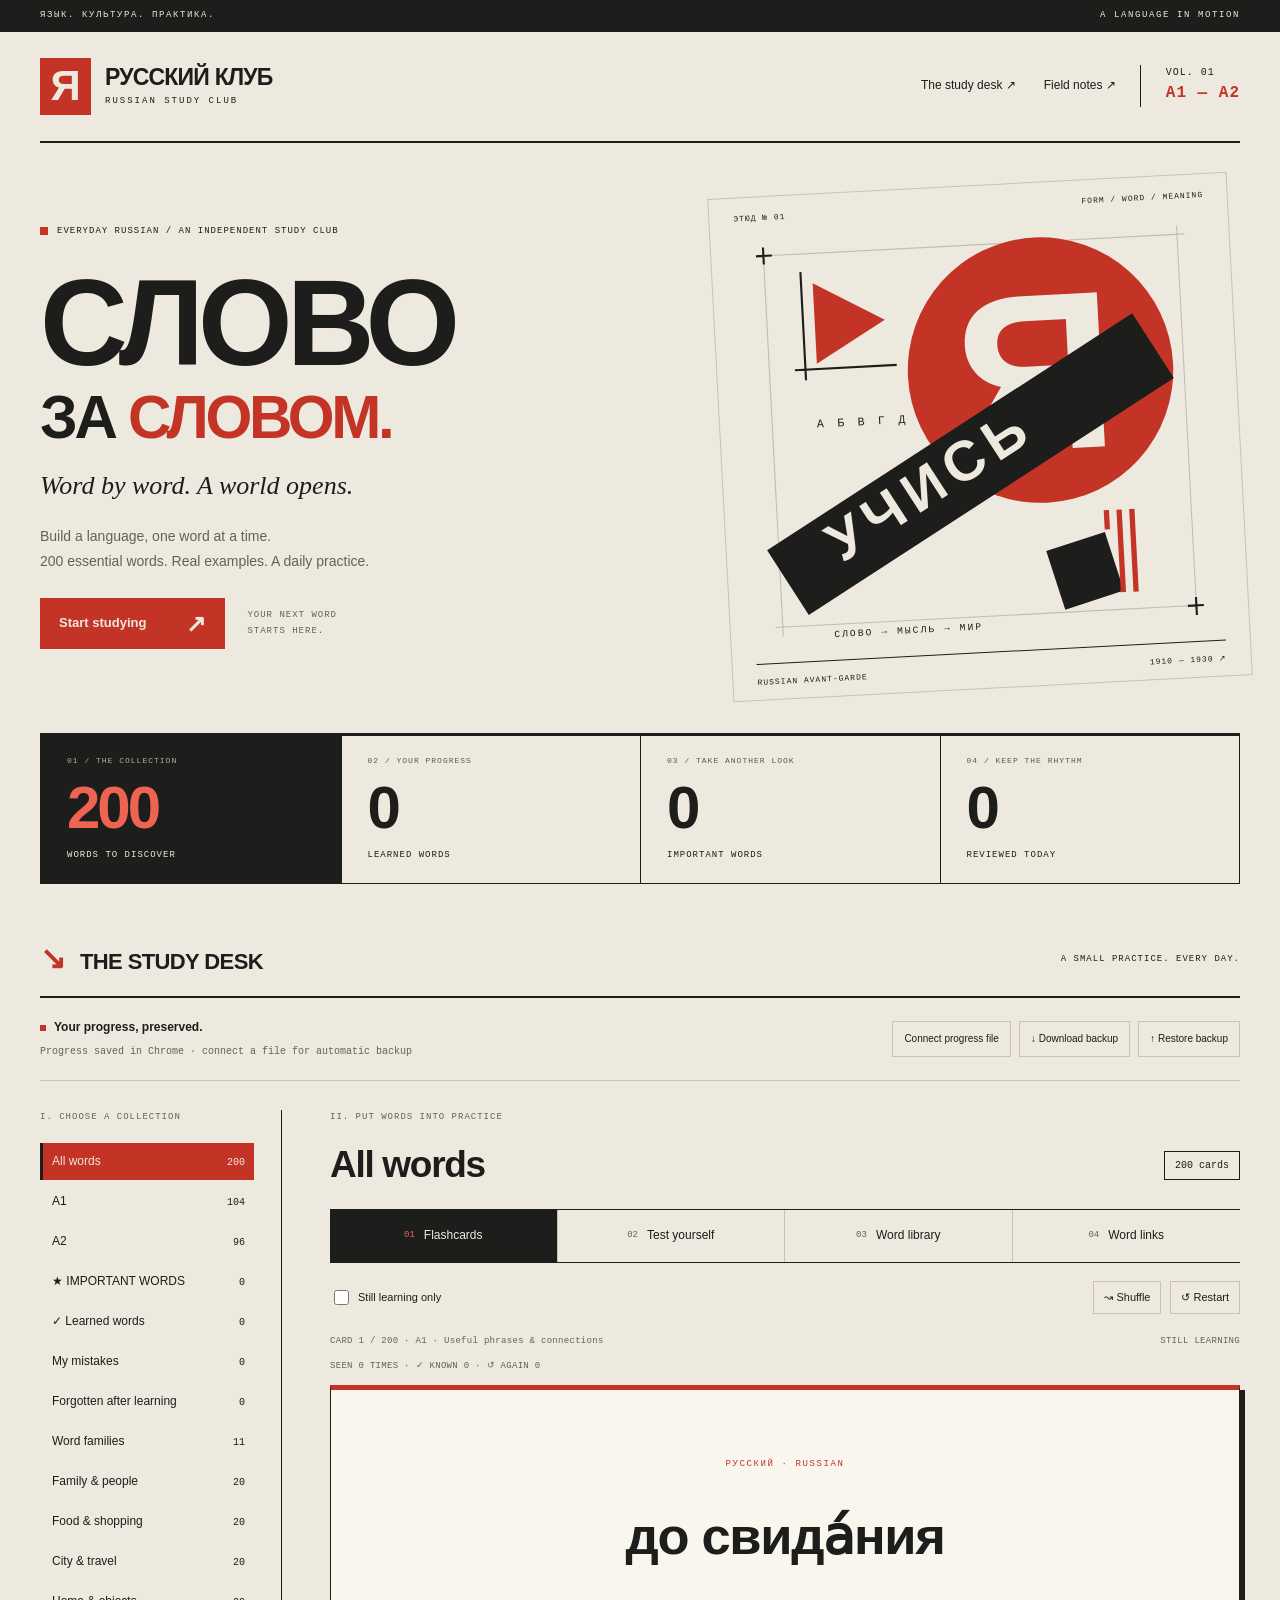
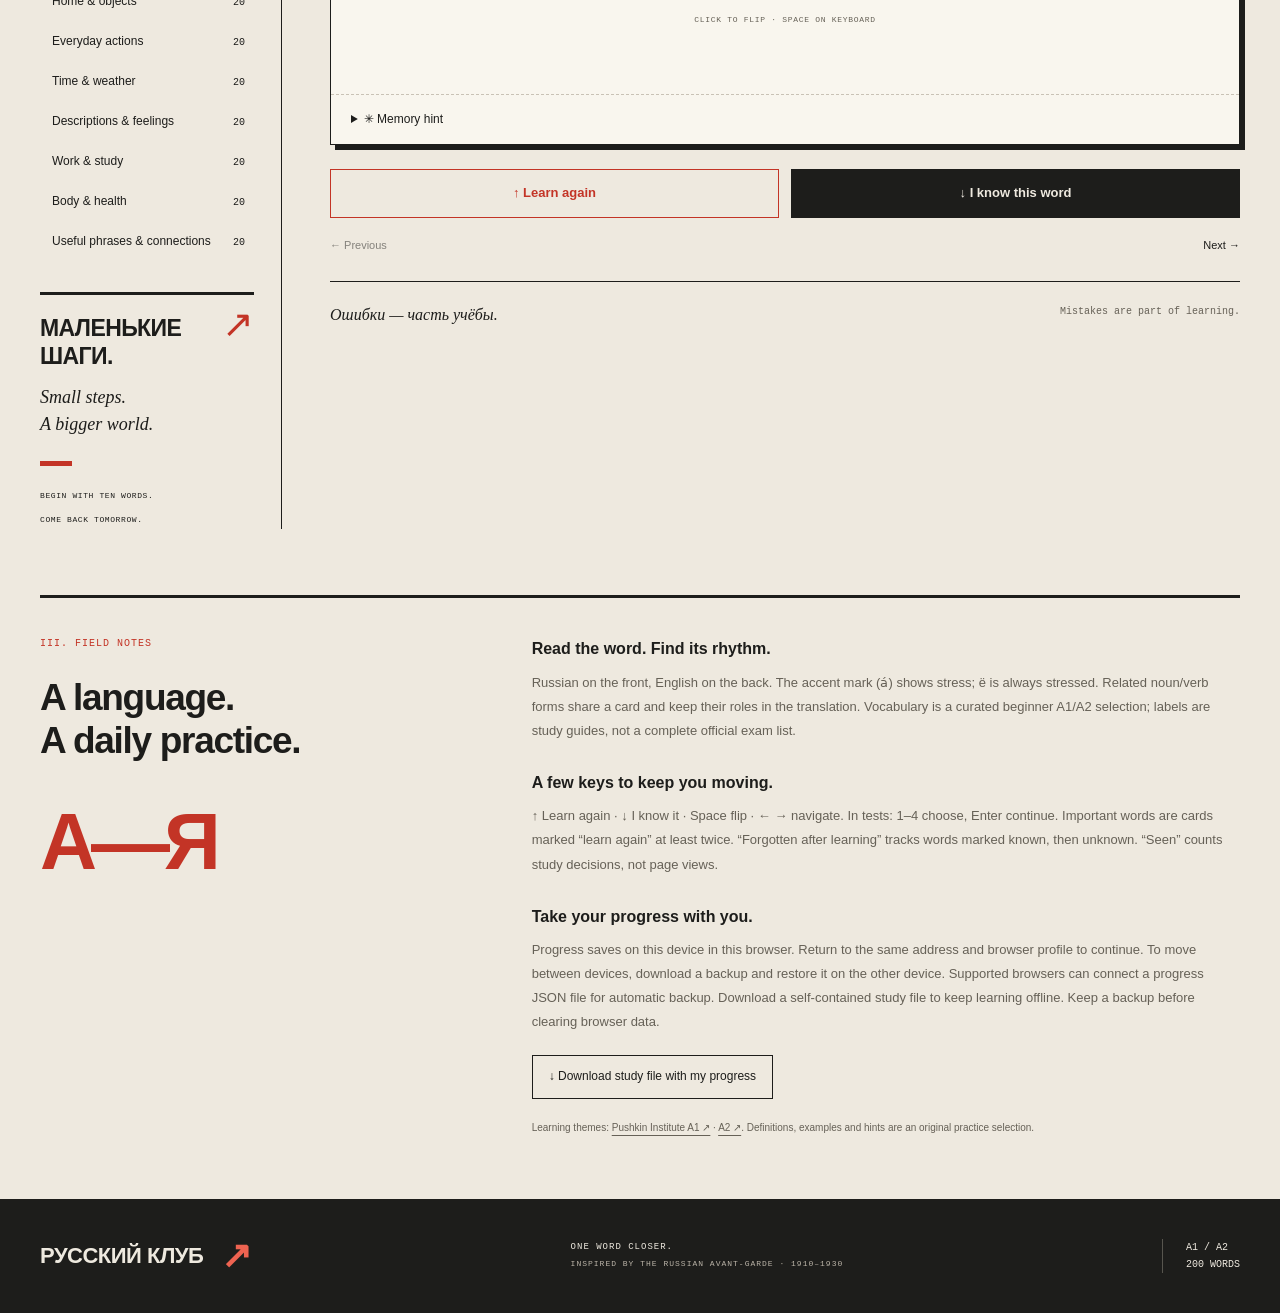
==== commit 9ad3820e: "Redesign study club with Russian avant-garde typography and geometry" ====
--- a/index.html
+++ b/index.html
@@ -1,16 +1,433 @@
 <!doctype html>
-<html lang="en"><head><meta charset="utf-8"><meta name="viewport" content="width=device-width,initial-scale=1"><meta name="description" content="Learn everyday Russian with 200 A1/A2 flashcards, quizzes, stress marks and examples. Save your progress and study offline."><meta name="theme-color" content="#243e3b"><title>Русский клуб · Russian Study Club</title><style>:root{--paper:#f5f0df;--ink:#243e3b;--orange:#c45334;--mint:#d6e4d0;--line:#cccbb7;--mono:ui-monospace,SFMono-Regular,Consolas,monospace}*{box-sizing:border-box}body{margin:0;background:var(--paper);color:var(--ink);font:15px/1.5 system-ui,-apple-system,Arial,sans-serif;background-image:radial-gradient(#b8ad8b25 .7px,transparent .7px);background-size:5px 5px}button,input,select{font:inherit;color:inherit}button{cursor:pointer;background:transparent;border:1px solid var(--line);padding:10px 14px}button:hover{background:var(--mint)}button:disabled{opacity:.65;cursor:default}button:focus-visible,a:focus-visible,input:focus-visible,select:focus-visible,summary:focus-visible{outline:3px solid var(--orange);outline-offset:3px}a{color:inherit}header{max-width:1376px;padding:26px 42px;display:flex;align-items:center;justify-content:space-between;margin:auto;border-bottom:1px solid var(--ink)}.brand{display:flex;gap:12px;align-items:center;text-decoration:none;font-weight:800;font-size:22px}.brand small{display:block;font:9px var(--mono);letter-spacing:1.5px}.seal{display:grid;place-items:center;width:46px;height:46px;border-radius:50%;background:var(--ink);color:var(--paper);font-size:29px}.edition,.eyebrow{font:10px var(--mono);letter-spacing:1.3px}.eyebrow{color:var(--orange);margin-bottom:20px}main{max-width:1280px;margin:auto;padding:0 32px}.intro{display:flex;gap:30px;justify-content:space-between;align-items:center;padding:52px 0 36px}h1{font-size:56px;line-height:1.2;letter-spacing:-2px;margin:0;font-weight:900}h1 em{font-style:normal;color:var(--orange)}h1 span{display:block;font:italic 29px Georgia,serif;letter-spacing:0;margin-top:12px}.intro p{font-size:14px;line-height:1.9}.ticket{transform:rotate(5deg);padding:26px;background:var(--mint);border:1px solid var(--ink);box-shadow:7px 7px #243e3b15;min-width:230px}.ticket small,.ticket span{display:block;font:9px var(--mono)}.ticket strong{display:block;font-size:38px;line-height:1.1;margin:18px 0}.stats{display:grid;grid-template-columns:repeat(4,1fr);border-top:1px solid var(--ink);border-bottom:1px solid var(--ink)}.stats>div{padding:20px;border-right:1px solid var(--line)}.stats>div:first-child{padding-left:0}.stats>div:last-child{border:0}.stats strong{display:block;font:38px Georgia,serif}.stats span{font:9px var(--mono);letter-spacing:1px}.savebar{display:flex;align-items:center;justify-content:space-between;gap:15px;padding:18px;background:#d6e4d044;margin:24px 0 32px;border:1px solid var(--line);font-size:12px}.savebar p{margin:4px 0 0;font-size:11px}.savebar button{font-size:11px}.actions{display:flex;gap:8px;flex-wrap:wrap}.workspace{display:grid;grid-template-columns:240px minmax(0,1fr);gap:38px}aside{border-right:1px solid var(--line);padding-right:24px}nav{display:grid;gap:6px}nav button{display:flex;justify-content:space-between;text-align:left;border-color:transparent;padding:11px}nav button.active{border-color:var(--ink);background:var(--mint);box-shadow:3px 3px #243e3b15}nav small{font:11px var(--mono);margin-left:10px}.little-note{font-size:13px;margin:30px 10px}.little-note p{opacity:.7}.title-row{display:flex;align-items:center;justify-content:space-between;gap:12px}h2{margin:0 0 12px;font-size:28px}.pill{border:1px solid var(--line);border-radius:22px;padding:7px 12px;font:11px var(--mono)}.tabs{display:flex;gap:10px;flex-wrap:wrap;border-bottom:1px solid var(--ink);margin-bottom:18px}.tabs button{border:0;border-bottom:4px solid transparent;font-size:12px;padding:12px 8px}.tabs button.active{color:var(--orange);border-bottom-color:var(--orange);font-weight:700}#controls{display:flex;gap:10px;justify-content:flex-end;align-items:center;margin:0 0 20px;font-size:12px}#controls label{margin-right:auto}.meta{display:flex;justify-content:space-between;gap:10px;flex-wrap:wrap;font:10px var(--mono);letter-spacing:.4px;margin:12px 0}.card{border:1px solid var(--ink);background:#fffdf5;box-shadow:7px 7px #243e3b12}.flip{width:100%;border:0;min-height:250px;display:flex;flex-direction:column;align-items:center;justify-content:center;text-align:center;padding:24px;background:transparent}.flip:hover{background:#fffdf5}.flip small{font:10px var(--mono);letter-spacing:1px;color:var(--orange)}.word{font-size:clamp(25px,4vw,44px);font-weight:750;line-height:1.4;margin:24px 0;overflow-wrap:anywhere}.translation{font-size:25px;font-weight:650;margin:20px 0}.example{font-size:17px;margin:8px 0}.flip .foot{color:#697770;margin-top:14px;font:10px var(--mono)}details{border-top:1px dashed var(--line);padding:15px 20px;font-size:13px}summary{cursor:pointer}details p{line-height:1.8}.grade{display:flex;gap:12px;margin:22px 0 10px}.grade button{flex:1;border-color:var(--ink)}.primary{background:var(--ink);color:var(--paper);border-color:var(--ink)}.primary:hover{background:#3d5b54}.orange{color:var(--orange);border-color:var(--orange)!important}.navigation{display:flex;justify-content:space-between;gap:12px}.navigation button{font-size:12px}.motivation{margin-top:30px;border-top:1px dashed var(--line);padding:20px 0;font:italic 16px Georgia,serif}.empty,.setup,.result{padding:35px;border:1px solid var(--line);background:#fffdf5}.setup label{display:block;margin:15px 0}.setup select, .search{padding:10px;border:1px solid var(--line);background:#fffdf5;max-width:100%}.answers{display:grid;grid-template-columns:1fr 1fr;gap:12px;margin:22px 0}.answers button{text-align:left;min-height:65px;background:#fffdf5}.answers .correct{background:var(--mint);border-color:var(--ink)}.answers .wrong{border-color:var(--orange);background:#d75a3615}.feedback{border:1px solid var(--line);padding:18px;background:#fffdf5}.feedback p{margin:6px 0}.score{font:70px Georgia,serif;color:var(--orange)}.search{width:100%;margin-bottom:16px}.entry{border:1px solid var(--line);padding:18px;background:#fffdf5;margin-bottom:12px}.entry h3{margin:0;font-size:23px}.entry .meaning{font-size:17px}.entry p{margin:7px 0}.entry small{font:10px var(--mono)}.entry .actions button{font-size:11px}.chips{display:flex;gap:8px;flex-wrap:wrap;margin-bottom:18px}.chips button.active{background:var(--mint);border-color:var(--ink)}.pair{padding:20px;border:1px solid var(--line);background:#fffdf5;margin:14px 0}.pair strong{font-size:23px}.pair .pair-row{display:flex;gap:22px;align-items:center;justify-content:space-around;text-align:center}.pair p{font-size:13px}.about{border-top:1px solid var(--ink);padding:26px 0;margin-top:40px;font-size:13px;line-height:1.9;max-width:900px}.about .source{font-size:11px;opacity:.8}footer{padding:30px;text-align:center;border-top:1px solid var(--line);font:10px var(--mono)}dialog{border:1px solid var(--ink);padding:28px;background:var(--paper);max-width:650px;color:var(--ink)}dialog::backdrop{background:#243e3b77}#toast{position:fixed;bottom:20px;left:50%;transform:translateX(-50%);padding:12px 22px;background:var(--ink);color:white;border-radius:4px;display:none;z-index:3;max-width:90vw;font-size:13px} @media(max-width:850px){.workspace{grid-template-columns:180px minmax(0,1fr);gap:20px}.ticket{display:none}.savebar{align-items:flex-start;flex-direction:column}main{padding:0 20px}header{padding:20px}.edition{display:none}.stats strong{font-size:30px}.stats span{font-size:8px}}@media(max-width:580px){h1{font-size:38px}.intro{padding:32px 0 22px}.workspace{display:block}aside{border:0;padding:0;margin-bottom:28px}nav{display:flex;overflow:auto;gap:8px;padding:5px 0 12px}nav button{flex:0 0 auto;border:1px solid var(--line)}.little-note{display:none}.stats{grid-template-columns:1fr 1fr}.stats>div,.stats>div:first-child{padding:12px}.stats>div:nth-child(2){border-right:0}.stats>div:nth-child(-n+2){border-bottom:1px solid var(--line)}.answers{grid-template-columns:1fr}.tabs{gap:2px}.tabs button{font-size:11px}.grade{flex-direction:column}.pair .pair-row{flex-wrap:wrap;gap:12px}.stats strong{font-size:32px}.about{font-size:12px}#controls{flex-wrap:wrap}.word{font-size:29px}.brand{font-size:20px}.setup,.empty,.result{padding:22px}}
-</style></head><body>
-<header><a class="brand" href="#"><b class="seal">Я</b><span>Русский клуб<small>RUSSIAN STUDY CLUB · A1 + A2</small></span></a><span class="edition">A LITTLE EVERY DAY ˙ᵕ˙</span></header>
-<main><section class="intro"><div><div class="eyebrow">YOUR PERSONAL LANGUAGE CLUB · OFFLINE EDITION</div><h1>По одному <em>слову.</em><span>One word closer. ˙ᵕ˙</span></h1><p>Everyday Russian, one small step at a time.<br>200 cards · stress marks · examples · memory hints</p></div><div class="ticket"><small>ПРОПУСК В НОВЫЙ ЯЗЫК</small><strong>YOU CAN<br>DO THIS.</strong><span>ADMIT ONE · ONE DAY AT A TIME ♡</span></div></section>
-<section class="stats" aria-label="Study statistics"><div><strong id="total">200</strong><span>CARDS IN YOUR ROOM</span></div><div><strong id="learnedTotal">0</strong><span>LEARNED WORDS</span></div><div><strong id="importantTotal">0</strong><span>IMPORTANT WORDS</span></div><div><strong id="todayTotal">0</strong><span>REVIEWED TODAY</span></div></section>
-<section class="savebar"><div><b>♡ Your progress stays with you.</b><p id="saveStatus" role="status">Opening your study room…</p></div><div class="actions"><button id="connectFile">Connect progress file</button><button id="backup">Download backup</button><button id="import">Restore backup</button><input id="importFile" type="file" accept="application/json,.json" hidden></div></section>
-<div class="workspace"><aside><div class="eyebrow">01 / PICK YOUR STACK</div><nav id="categories" aria-label="Word categories"></nav><div class="little-note">Маленькие шаги считаются.<br><i>Small steps count.</i><p>Start with 10 words.<br>Then just 10 more.</p></div></aside><section class="study"><div class="eyebrow">02 / MAKE IT STICK</div><div class="title-row"><h2 id="stackTitle">All words</h2><span id="stackCount" class="pill"></span></div><div class="tabs" role="group" aria-label="Study mode"><button data-mode="cards">↻ Flashcards</button><button data-mode="quiz">✳ Test yourself</button><button data-mode="library">☷ Word library</button><button data-mode="links">↔ Word links</button></div><div id="controls"><label><input id="unlearned" type="checkbox"> Still learning only</label><button id="shuffle">↝ Shuffle</button><button id="restart">↺ Restart</button></div><div id="content"></div><div class="motivation" id="motivation">Ошибки — часть учёбы. Mistakes are part of learning. ♡</div></section></div>
-<section class="about"><h3>Your pocket Russian room.</h3><p>Russian on the front, English on the back. The accent mark (а́) shows stress; ё is always stressed. Related noun/verb forms share a card and keep their roles in the translation. Vocabulary is a curated beginner A1/A2 selection; labels are study guides, not a complete official exam list. Regular exposure will make these words familiar.</p><p>↑ Learn again · ↓ I know it · Space flip · ← → navigate · In tests: 1–4 choose, Enter continue. Important words = cards marked “learn again” at least twice. Forgotten after learning = cards you marked known, then unknown. “Seen” counts your study decisions, not page views.</p><p>Progress saves on this device in this browser. Return to the same website address and browser profile to continue. Progress does not automatically sync between devices. To move it, download a backup and restore it on the other device. In supported browsers, you can also connect a progress JSON file for automatic backup, or download a self-contained study file with your progress for offline use. Browser data can be cleared, so keep a backup.</p><button id="downloadHtml">↓ Download study file with my progress</button><p class="source">Learning themes: <a href="https://www.pushkininstitute.ru/beginner" target="_blank" rel="noreferrer">Pushkin Institute A1</a> · <a href="https://www.pushkininstitute.ru/basic" target="_blank" rel="noreferrer">A2</a>. Definitions, examples and hints in this file are an original practice selection.</p></section>
-</main><footer>MADE FOR LITTLE DAILY VICTORIES · У ТЕБЯ ПОЛУЧИТСЯ ♡</footer><dialog id="fileDialog"><h2>Existing progress file</h2><p id="fileQuestion"></p><div class="actions"><button id="useExisting">Restore its progress</button><button id="replaceExisting">Replace with current progress</button><button id="cancelExisting">Cancel</button></div></dialog><div id="toast" role="status"></div>
-<script id="word-data" type="application/json">[{"id": "я", "ru": "я", "en": "I", "example": "Я дома.", "hint": "Я is one letter: just one person — I.", "level": "A1", "category": "Family & people"}, {"id": "ты", "ru": "ты", "en": "you (informal singular)", "example": "Ты здесь?", "hint": "Use ты with a friend; вы is polite or plural.", "level": "A1", "category": "Family & people"}, {"id": "он / она / оно", "ru": "он / она́ / оно́", "en": "he / she / it", "example": "Она дома.", "hint": "он = masculine; она = feminine; оно = neuter.", "level": "A1", "category": "Family & people"}, {"id": "мы", "ru": "мы", "en": "we", "example": "Мы вместе.", "hint": "Я + ты = мы: I + you = we.", "level": "A1", "category": "Family & people"}, {"id": "вы", "ru": "вы", "en": "you (polite or plural)", "example": "Вы говорите по-английски?", "hint": "One person politely, or several people: вы.", "level": "A1", "category": "Family & people"}, {"id": "они", "ru": "они́", "en": "they", "example": "Они здесь.", "hint": "Он is he; они adds more people: they.", "level": "A1", "category": "Family & people"}, {"id": "человек", "ru": "челове́к", "en": "person", "example": "Это хороший человек.", "hint": "Irregular plural: люди = people.", "level": "A1", "category": "Family & people"}, {"id": "семья", "ru": "семья́", "en": "family", "example": "У меня большая семья.", "hint": "A family photo helps: моя семья = my family.", "level": "A1", "category": "Family & people"}, {"id": "мама", "ru": "ма́ма", "en": "mum / mother", "example": "Моя мама дома.", "hint": "мама sounds like mama; feminine.", "level": "A1", "category": "Family & people"}, {"id": "папа", "ru": "па́па", "en": "dad / father", "example": "Мой папа врач.", "hint": "Despite ending in -а, папа is masculine.", "level": "A1", "category": "Family & people"}, {"id": "брат", "ru": "брат", "en": "brother", "example": "Это мой брат.", "hint": "брат and brother are distant language relatives.", "level": "A1", "category": "Family & people"}, {"id": "сестра", "ru": "сестра́", "en": "sister", "example": "Моя сестра учится.", "hint": "сестра and sister share a recognisable s–s–t pattern.", "level": "A1", "category": "Family & people"}, {"id": "друг / подруга", "ru": "друг / подру́га", "en": "male friend / female friend", "example": "Это моя подруга.", "hint": "друг → друзья (friends); подруга is a female friend.", "level": "A1", "category": "Family & people"}, {"id": "ребёнок", "ru": "ребёнок", "en": "child", "example": "Ребёнок спит.", "hint": "Irregular plural: дети = children.", "level": "A1", "category": "Family & people"}, {"id": "родители", "ru": "роди́тели", "en": "parents", "example": "Мои родители живут здесь.", "hint": "Род- connects to birth and family: родиться = be born.", "level": "A2", "category": "Family & people"}, {"id": "родственник", "ru": "родстве́нник", "en": "relative (male; generic)", "example": "У меня здесь есть родственники.", "hint": "Same род- family root as родители.", "level": "A2", "category": "Family & people"}, {"id": "сосед / соседка", "ru": "сосе́д / сосе́дка", "en": "male neighbour / female neighbour", "example": "Моя соседка очень добрая.", "hint": "Picture someone sitting next to you: a neighbour.", "level": "A2", "category": "Family & people"}, {"id": "гость", "ru": "гость", "en": "guest", "example": "Сегодня у нас гости.", "hint": "гость sounds a little like guest; plural гости.", "level": "A2", "category": "Family & people"}, {"id": "знакомый", "ru": "знако́мый", "en": "acquaintance / someone you know", "example": "Это мой знакомый.", "hint": "знать = know; знакомый = someone known to you.", "level": "A2", "category": "Family & people"}, {"id": "муж / жена", "ru": "муж / жена́", "en": "husband / wife", "example": "Мой муж работает дома.", "hint": "Learn the pair together; муж is not just any man here.", "level": "A2", "category": "Family & people"}, {"id": "вода", "ru": "вода́", "en": "water", "example": "Я пью воду.", "hint": "Think vodka without the k: the word водка comes from вода.", "level": "A1", "category": "Food & shopping"}, {"id": "хлеб", "ru": "хлеб", "en": "bread", "example": "Я покупаю хлеб.", "hint": "Picture a loaf beside a label: ХЛЕБ.", "level": "A1", "category": "Food & shopping"}, {"id": "молоко", "ru": "молоко́", "en": "milk", "example": "Я пью молоко.", "hint": "Three open syllables: мо-ло-КО; neuter.", "level": "A1", "category": "Food & shopping"}, {"id": "чай", "ru": "чай", "en": "tea", "example": "Я люблю чай.", "hint": "Sounds like chai, a familiar tea word.", "level": "A1", "category": "Food & shopping"}, {"id": "кофе", "ru": "ко́фе", "en": "coffee", "example": "Утром я пью кофе.", "hint": "Sounds like coffee; traditionally masculine: горячий кофе.", "level": "A1", "category": "Food & shopping"}, {"id": "сахар", "ru": "са́хар", "en": "sugar", "example": "Чай без сахара, пожалуйста.", "hint": "сахар resembles sugar; stress on the first syllable: са́хар.", "level": "A1", "category": "Food & shopping"}, {"id": "соль", "ru": "соль", "en": "salt", "example": "Передайте соль, пожалуйста.", "hint": "Short word, small pinch; feminine despite the soft sign.", "level": "A1", "category": "Food & shopping"}, {"id": "яблоко", "ru": "я́блоко", "en": "apple", "example": "Это красное яблоко.", "hint": "The -о ending points to neuter: красное яблоко.", "level": "A1", "category": "Food & shopping"}, {"id": "мясо", "ru": "мя́со", "en": "meat", "example": "Я не ем мясо.", "hint": "Picture a meat label: МЯСО; neuter.", "level": "A1", "category": "Food & shopping"}, {"id": "рыба", "ru": "ры́ба", "en": "fish", "example": "Я люблю рыбу.", "hint": "Imagine a fish with a label РЫБА; feminine.", "level": "A1", "category": "Food & shopping"}, {"id": "овощи", "ru": "о́вощи", "en": "vegetables", "example": "Я покупаю овощи.", "hint": "Think of a mixed vegetable basket: plural овощи.", "level": "A2", "category": "Food & shopping"}, {"id": "фрукты", "ru": "фру́кты", "en": "fruit (plural)", "example": "Здесь продают фрукты.", "hint": "Like the English fruit, with a к sound.", "level": "A2", "category": "Food & shopping"}, {"id": "завтрак", "ru": "завтра́к", "en": "breakfast", "example": "Завтрак готов.", "hint": "завтра = tomorrow; завтрак is the morning meal.", "level": "A2", "category": "Food & shopping"}, {"id": "обед", "ru": "обе́д", "en": "lunch / midday meal", "example": "Обед в час.", "hint": "Lunch at one: обед в час.", "level": "A2", "category": "Food & shopping"}, {"id": "ужин", "ru": "у́жин", "en": "dinner / evening meal", "example": "Мы готовим ужин.", "hint": "Think of the final meal: вечером ужин.", "level": "A2", "category": "Food & shopping"}, {"id": "покупка / покупать", "ru": "поку́пка / покупа́ть", "en": "purchase (noun) / buy (verb, imperfective)", "example": "Я покупаю хлеб.", "hint": "One family: покупка is the thing or act; покупать is the action.", "level": "A2", "category": "Food & shopping"}, {"id": "продажа / продавать", "ru": "про́дажа / продава́ть", "en": "sale (noun) / sell (verb, imperfective)", "example": "Здесь продают фрукты.", "hint": "покупать ↔ продавать: buy ↔ sell.", "level": "A2", "category": "Food & shopping"}, {"id": "цена", "ru": "це́на", "en": "price", "example": "Какая цена?", "hint": "Picture the number on a price tag: цена.", "level": "A2", "category": "Food & shopping"}, {"id": "скидка", "ru": "ски́дка", "en": "discount", "example": "Сегодня скидка.", "hint": "A discount knocks the price down: цена ниже.", "level": "A2", "category": "Food & shopping"}, {"id": "сдача", "ru": "сда́ча", "en": "change (money returned)", "example": "Вот ваша сдача.", "hint": "At a checkout, сдача is the money handed back, not change in general.", "level": "A2", "category": "Food & shopping"}, {"id": "город", "ru": "го́род", "en": "city / town", "example": "Это мой город.", "hint": "A город has streets, shops and people; masculine.", "level": "A1", "category": "City & travel"}, {"id": "улица", "ru": "у́лица", "en": "street", "example": "Это тихая улица.", "hint": "Picture a street sign: улица Ленина.", "level": "A1", "category": "City & travel"}, {"id": "дом", "ru": "дом", "en": "house / home", "example": "Это мой дом.", "hint": "Like domicile: a home.", "level": "A1", "category": "City & travel"}, {"id": "магазин", "ru": "магази́н", "en": "shop / store", "example": "Магазин открыт.", "hint": "False friend: магазин is a shop, not a magazine.", "level": "A1", "category": "City & travel"}, {"id": "школа", "ru": "шко́ла", "en": "school", "example": "Школа рядом.", "hint": "Sounds like school; feminine.", "level": "A1", "category": "City & travel"}, {"id": "парк", "ru": "парк", "en": "park", "example": "Мы идём в парк.", "hint": "Almost the same word as English park.", "level": "A1", "category": "City & travel"}, {"id": "метро", "ru": "метро́", "en": "metro / underground", "example": "Я еду на метро.", "hint": "Same international word; indeclinable neuter.", "level": "A1", "category": "City & travel"}, {"id": "автобус", "ru": "авто́бус", "en": "bus", "example": "Автобус здесь.", "hint": "авто + бус: a bus.", "level": "A1", "category": "City & travel"}, {"id": "такси", "ru": "такси́", "en": "taxi", "example": "Мы едем на такси.", "hint": "Same international word; indeclinable neuter.", "level": "A1", "category": "City & travel"}, {"id": "билет", "ru": "биле́т", "en": "ticket", "example": "У меня есть билет.", "hint": "Picture a paper ticket labelled БИЛЕТ.", "level": "A1", "category": "City & travel"}, {"id": "вокзал", "ru": "вокза́л", "en": "railway station", "example": "Где вокзал?", "hint": "A railway station building: вокзал.", "level": "A2", "category": "City & travel"}, {"id": "аэропорт", "ru": "аэропо́рт", "en": "airport", "example": "Аэропорт далеко.", "hint": "аэро + порт = air + port.", "level": "A2", "category": "City & travel"}, {"id": "остановка", "ru": "остано́вка", "en": "bus / tram stop", "example": "Это моя остановка.", "hint": "остановиться = stop; остановка is where transport stops.", "level": "A2", "category": "City & travel"}, {"id": "поезд", "ru": "по́езд", "en": "train", "example": "Поезд уже здесь.", "hint": "поезд runs on rails; езд- connects to travelling by vehicle.", "level": "A2", "category": "City & travel"}, {"id": "дорога", "ru": "доро́га", "en": "road / way", "example": "Это дорога к морю.", "hint": "дорога = road; дорогой = expensive or dear — watch the ending.", "level": "A2", "category": "City & travel"}, {"id": "поездка", "ru": "пое́здка", "en": "trip / journey", "example": "Поездка была интересной.", "hint": "A поездка often involves a vehicle; compare поезд.", "level": "A2", "category": "City & travel"}, {"id": "путешествие", "ru": "путеше́ствие", "en": "travel / journey", "example": "Я люблю путешествия.", "hint": "путь = path; imagine following a long path on a map.", "level": "A2", "category": "City & travel"}, {"id": "гостиница", "ru": "гости́ница", "en": "hotel", "example": "Наша гостиница в центре.", "hint": "гость = guest; гостиница is a place for guests.", "level": "A2", "category": "City & travel"}, {"id": "прямо", "ru": "пря́мо", "en": "straight ahead", "example": "Идите прямо.", "hint": "Point straight ahead and say прямо.", "level": "A2", "category": "City & travel"}, {"id": "направо / налево", "ru": "напра́во / нале́во", "en": "to the right / to the left", "example": "Поверните направо.", "hint": "прав- = right; лев- = left; на- gives direction here.", "level": "A2", "category": "City & travel"}, {"id": "квартира", "ru": "ква́ртира", "en": "flat / apartment", "example": "Это моя квартира.", "hint": "Think of living quarters; feminine.", "level": "A1", "category": "Home & objects"}, {"id": "комната", "ru": "ко́мната", "en": "room", "example": "Комната большая.", "hint": "Picture a room with a door label КОМНАТА.", "level": "A1", "category": "Home & objects"}, {"id": "стол", "ru": "стол", "en": "table / desk", "example": "Книга на столе.", "hint": "One syllable, four legs: стол.", "level": "A1", "category": "Home & objects"}, {"id": "стул", "ru": "стул", "en": "chair", "example": "Это мой стул.", "hint": "стол = table, стул = chair: change о to у and sit down.", "level": "A1", "category": "Home & objects"}, {"id": "кровать", "ru": "крова́ть", "en": "bed", "example": "Кровать у окна.", "hint": "A bed is a place to lie flat; feminine: моя кровать.", "level": "A1", "category": "Home & objects"}, {"id": "окно", "ru": "окно́", "en": "window", "example": "Окно открыто.", "hint": "The final о looks like a round window; neuter.", "level": "A1", "category": "Home & objects"}, {"id": "дверь", "ru": "дверь", "en": "door", "example": "Дверь закрыта.", "hint": "дверь resembles door; feminine: моя дверь.", "level": "A1", "category": "Home & objects"}, {"id": "книга", "ru": "кни́га", "en": "book", "example": "Я читаю книгу.", "hint": "Picture a book cover with one word: КНИГА.", "level": "A1", "category": "Home & objects"}, {"id": "телефон", "ru": "телефо́н", "en": "telephone / phone", "example": "Где мой телефон?", "hint": "Like telephone; stress on фон.", "level": "A1", "category": "Home & objects"}, {"id": "ключ", "ru": "ключ", "en": "key", "example": "Вот мой ключ.", "hint": "Imagine the key making a click: ключ.", "level": "A1", "category": "Home & objects"}, {"id": "кухня", "ru": "ку́хня", "en": "kitchen", "example": "Мы на кухне.", "hint": "Kitchen and кухня both begin with a k sound.", "level": "A2", "category": "Home & objects"}, {"id": "ванная", "ru": "ва́нная", "en": "bathroom", "example": "Ванная рядом.", "hint": "ванна = bathtub; ванная = bathroom.", "level": "A2", "category": "Home & objects"}, {"id": "холодильник", "ru": "холоди́льник", "en": "fridge / refrigerator", "example": "Молоко в холодильнике.", "hint": "холод = cold; холодильник keeps things cold.", "level": "A2", "category": "Home & objects"}, {"id": "стиральная машина", "ru": "стира́льная маши́на", "en": "washing machine", "example": "Стиральная машина работает.", "hint": "стирать = wash clothes; машина = machine.", "level": "A2", "category": "Home & objects"}, {"id": "зеркало", "ru": "зе́ркало", "en": "mirror", "example": "Зеркало на стене.", "hint": "Look at your reflection and say зеркало; neuter.", "level": "A2", "category": "Home & objects"}, {"id": "полотенце", "ru": "полоте́нце", "en": "towel", "example": "Дайте полотенце, пожалуйста.", "hint": "Imagine drying your hands on a towel labelled полотенце.", "level": "A2", "category": "Home & objects"}, {"id": "одежда", "ru": "оде́жда", "en": "clothes / clothing", "example": "Это тёплая одежда.", "hint": "одеваться = get dressed; одежда = what you wear.", "level": "A2", "category": "Home & objects"}, {"id": "обувь", "ru": "о́бувь", "en": "footwear / shoes", "example": "Это удобная обувь.", "hint": "Feminine collective word: обувь; a pair is пара обуви.", "level": "A2", "category": "Home & objects"}, {"id": "уборка / убирать", "ru": "убо́рка / убира́ть", "en": "cleaning (noun) / tidy up (verb, imperfective)", "example": "Я убираю комнату.", "hint": "уборка is the task; убирать is doing it.", "level": "A2", "category": "Home & objects"}, {"id": "вещь", "ru": "ве́щь", "en": "thing / item", "example": "Это моя вещь.", "hint": "Plural вещи: your belongings or things.", "level": "A2", "category": "Home & objects"}, {"id": "быть", "ru": "быть", "en": "be / exist", "example": "Я хочу быть дома.", "hint": "In the present, Russian often omits be: я дома = I am at home.", "level": "A1", "category": "Everyday actions"}, {"id": "жить", "ru": "жить", "en": "live", "example": "Я живу в Москве.", "hint": "жить → я живу; connect life to a place you live.", "level": "A1", "category": "Everyday actions"}, {"id": "знать", "ru": "знать", "en": "know (a fact / person)", "example": "Я знаю ответ.", "hint": "знать → я знаю: knowledge you already have.", "level": "A1", "category": "Everyday actions"}, {"id": "понимать", "ru": "понима́ть", "en": "understand", "example": "Я понимаю вопрос.", "hint": "понимать → я понимаю; nod when you understand.", "level": "A1", "category": "Everyday actions"}, {"id": "говорить", "ru": "говори́ть", "en": "speak / talk", "example": "Я говорю по-русски.", "hint": "говорить → я говорю; picture a speech bubble.", "level": "A1", "category": "Everyday actions"}, {"id": "читать", "ru": "чита́ть", "en": "read", "example": "Я читаю книгу.", "hint": "читать → я читаю; pair the action with книга.", "level": "A1", "category": "Everyday actions"}, {"id": "писать", "ru": "писа́ть", "en": "write", "example": "Я пишу письмо.", "hint": "писать → я пишу; stress matters: писа́ть = write.", "level": "A1", "category": "Everyday actions"}, {"id": "слушать", "ru": "слу́шать", "en": "listen", "example": "Я слушаю музыку.", "hint": "слушать → я слушаю; deliberately listen, unlike just hearing.", "level": "A1", "category": "Everyday actions"}, {"id": "смотреть", "ru": "смотре́ть", "en": "look / watch", "example": "Я смотрю фильм.", "hint": "смотреть → я смотрю; use your eyes on purpose.", "level": "A1", "category": "Everyday actions"}, {"id": "любить", "ru": "люби́ть", "en": "love / like", "example": "Я люблю музыку.", "hint": "любить → я люблю; picture a heart.", "level": "A1", "category": "Everyday actions"}, {"id": "начало / начинать", "ru": "на́чало / начина́ть", "en": "beginning (noun) / begin (verb, imperfective)", "example": "Мы начинаем урок.", "hint": "начало is the start; начинать is the action of starting.", "level": "A2", "category": "Everyday actions"}, {"id": "конец / заканчивать", "ru": "коне́ц / зака́нчивать", "en": "end (noun) / finish (verb, imperfective)", "example": "Я заканчиваю работу.", "hint": "начинать ↔ заканчивать: start ↔ finish.", "level": "A2", "category": "Everyday actions"}, {"id": "открывать", "ru": "открыва́ть", "en": "open (verb, imperfective)", "example": "Я открываю окно.", "hint": "Imagine opening an окно; opposite закрывать.", "level": "A2", "category": "Everyday actions"}, {"id": "закрывать", "ru": "закрыва́ть", "en": "close (verb, imperfective)", "example": "Я закрываю дверь.", "hint": "Imagine closing a дверь; opposite открывать.", "level": "A2", "category": "Everyday actions"}, {"id": "выбирать", "ru": "выбира́ть", "en": "choose (verb, imperfective)", "example": "Я выбираю подарок.", "hint": "Picture choosing one thing from many.", "level": "A2", "category": "Everyday actions"}, {"id": "искать", "ru": "искать", "en": "look for / search", "example": "Я ищу ключ.", "hint": "искать → я ищу; the key is missing.", "level": "A2", "category": "Everyday actions"}, {"id": "находить", "ru": "находи́ть", "en": "find (verb, imperfective)", "example": "Я часто нахожу ошибки.", "hint": "искать = search; находить = find what you searched for.", "level": "A2", "category": "Everyday actions"}, {"id": "ждать", "ru": "ждать", "en": "wait / expect", "example": "Я жду автобус.", "hint": "ждать → я жду; imagine waiting at a bus stop.", "level": "A2", "category": "Everyday actions"}, {"id": "встречать", "ru": "встреча́ть", "en": "meet / greet someone (verb, imperfective)", "example": "Я встречаю друга.", "hint": "встречать кого? Meet someone; встречаться с кем? meet up with someone.", "level": "A2", "category": "Everyday actions"}, {"id": "возвращаться", "ru": "возвраща́ться", "en": "return / come back (verb, imperfective)", "example": "Я возвращаюсь домой.", "hint": "-ся: you yourself come back; возвращать = return something.", "level": "A2", "category": "Everyday actions"}, {"id": "сегодня", "ru": "сего́дня", "en": "today", "example": "Сегодня я дома.", "hint": "сегодня = this day: today.", "level": "A1", "category": "Time & weather"}, {"id": "завтра", "ru": "за́втра", "en": "tomorrow", "example": "Завтра мы работаем.", "hint": "Point to the next calendar square: завтра.", "level": "A1", "category": "Time & weather"}, {"id": "вчера", "ru": "вчера́", "en": "yesterday", "example": "Вчера был дождь.", "hint": "Point to the previous calendar square: вчера.", "level": "A1", "category": "Time & weather"}, {"id": "сейчас", "ru": "сейча́с", "en": "now", "example": "Сейчас я читаю.", "hint": "сей + час historically this hour; think right now.", "level": "A1", "category": "Time & weather"}, {"id": "утро / утром", "ru": "у́тро / у́тром", "en": "morning / in the morning", "example": "Утром я пью чай.", "hint": "у́тро is the noun; утром tells when.", "level": "A1", "category": "Time & weather"}, {"id": "день / днём", "ru": "день / днём", "en": "day / during the day", "example": "Днём я работаю.", "hint": "день = day; днём = in the daytime.", "level": "A1", "category": "Time & weather"}, {"id": "вечер / вечером", "ru": "ве́чер / ве́чером", "en": "evening / in the evening", "example": "Вечером я дома.", "hint": "вечер is the time of day; вечером tells when.", "level": "A1", "category": "Time & weather"}, {"id": "ночь / ночью", "ru": "ночь / но́чью", "en": "night / at night", "example": "Ночью я сплю.", "hint": "ночь is feminine; ночью = at night.", "level": "A1", "category": "Time & weather"}, {"id": "час", "ru": "час", "en": "hour / o'clock", "example": "Сейчас час.", "hint": "час is a time unit; часы = clock or watch.", "level": "A1", "category": "Time & weather"}, {"id": "неделя", "ru": "неде́ля", "en": "week", "example": "На этой неделе я занят.", "hint": "Seven days together make неделя.", "level": "A1", "category": "Time & weather"}, {"id": "месяц", "ru": "ме́сяц", "en": "month", "example": "В этом месяце холодно.", "hint": "месяц = month; also a crescent moon in another sense.", "level": "A2", "category": "Time & weather"}, {"id": "год", "ru": "год", "en": "year", "example": "Это новый год.", "hint": "Irregular counting: год, два года, пять лет.", "level": "A2", "category": "Time & weather"}, {"id": "время", "ru": "вре́мя", "en": "time", "example": "У меня есть время.", "hint": "время is neuter despite -я; времени = of time.", "level": "A2", "category": "Time & weather"}, {"id": "рано / поздно", "ru": "ра́но / по́здно", "en": "early / late", "example": "Сегодня я встал рано.", "hint": "An opposite pair: рано ↔ поздно.", "level": "A2", "category": "Time & weather"}, {"id": "часто / редко", "ru": "ча́сто / ре́дко", "en": "often / rarely", "example": "Я часто читаю.", "hint": "An opposite pair: часто ↔ редко.", "level": "A2", "category": "Time & weather"}, {"id": "всегда / иногда", "ru": "всегда́ / иногда́", "en": "always / sometimes", "example": "Я всегда пью чай утром.", "hint": "всегда = every time; иногда = some of the time.", "level": "A2", "category": "Time & weather"}, {"id": "погода", "ru": "пого́да", "en": "weather", "example": "Сегодня хорошая погода.", "hint": "Ask Какая погода? = What's the weather like?", "level": "A2", "category": "Time & weather"}, {"id": "дождь", "ru": "дождь", "en": "rain", "example": "Сегодня идёт дождь.", "hint": "Russian rain goes: идёт дождь = it is raining.", "level": "A2", "category": "Time & weather"}, {"id": "снег", "ru": "снег", "en": "snow", "example": "На улице снег.", "hint": "Imagine a white снег-covered street.", "level": "A2", "category": "Time & weather"}, {"id": "солнце", "ru": "со́лнце", "en": "sun", "example": "Сегодня светит солнце.", "hint": "The л is silent in standard pronunciation: сонце.", "level": "A2", "category": "Time & weather"}, {"id": "большой / маленький", "ru": "большо́й / ма́ленький", "en": "big / small", "example": "Это большой дом.", "hint": "Opposites: большой ↔ маленький.", "level": "A1", "category": "Descriptions & feelings"}, {"id": "хороший / плохой", "ru": "хоро́ший / плохо́й", "en": "good / bad", "example": "Это хороший фильм.", "hint": "Opposites; adjective endings change with the noun.", "level": "A1", "category": "Descriptions & feelings"}, {"id": "новый / старый", "ru": "но́вый / ста́рый", "en": "new / old", "example": "Это новая книга.", "hint": "новый дом, новая книга: masculine vs feminine.", "level": "A1", "category": "Descriptions & feelings"}, {"id": "красивый", "ru": "краси́вый", "en": "beautiful / good-looking", "example": "Это красивый город.", "hint": "красивый → красивая → красивое.", "level": "A1", "category": "Descriptions & feelings"}, {"id": "горячий / холодный", "ru": "горя́чий / холо́дный", "en": "hot / cold", "example": "Это горячий чай.", "hint": "Picture hot tea beside cold water.", "level": "A1", "category": "Descriptions & feelings"}, {"id": "тёплый", "ru": "тёплый", "en": "warm", "example": "Сегодня тёплый день.", "hint": "ё carries stress: тёплый. Warm is less intense than hot.", "level": "A1", "category": "Descriptions & feelings"}, {"id": "вкусный", "ru": "вку́сный", "en": "tasty / delicious", "example": "Это вкусный суп.", "hint": "вкус = taste; вкусный = having a good taste.", "level": "A1", "category": "Descriptions & feelings"}, {"id": "добрый", "ru": "до́брый", "en": "kind / good-natured", "example": "Она очень добрая.", "hint": "добрый describes character; добрый день is a greeting.", "level": "A1", "category": "Descriptions & feelings"}, {"id": "радостный / грустный", "ru": "ра́достный / гру́стный", "en": "joyful / sad", "example": "Сегодня он радостный.", "hint": "Picture a happy face and a sad face.", "level": "A1", "category": "Descriptions & feelings"}, {"id": "интересный", "ru": "интере́сный", "en": "interesting", "example": "Это интересная книга.", "hint": "Like interesting; интерес = interest.", "level": "A1", "category": "Descriptions & feelings"}, {"id": "скучный", "ru": "ску́чный", "en": "boring", "example": "Фильм скучный.", "hint": "скука = boredom; скучный = causing boredom.", "level": "A2", "category": "Descriptions & feelings"}, {"id": "трудный / лёгкий", "ru": "тру́дный / лёгкий", "en": "difficult / easy", "example": "Это трудный вопрос.", "hint": "For a task: трудный ↔ лёгкий. лёгкий also means light in weight.", "level": "A2", "category": "Descriptions & feelings"}, {"id": "быстрый / медленный", "ru": "бы́стрый / ме́дленный", "en": "fast / slow", "example": "Это быстрый поезд.", "hint": "For speed: быстрый ↔ медленный.", "level": "A2", "category": "Descriptions & feelings"}, {"id": "дорогой / дешёвый", "ru": "доро́гой / дешёвый", "en": "expensive / cheap", "example": "Это дорогой билет.", "hint": "Compare доро́гой (expensive) and доро́га (road).", "level": "A2", "category": "Descriptions & feelings"}, {"id": "чистый / грязный", "ru": "чи́стый / гря́зный", "en": "clean / dirty", "example": "Это чистая комната.", "hint": "Picture a room before and after cleaning.", "level": "A2", "category": "Descriptions & feelings"}, {"id": "правый / левый", "ru": "пра́вый / ле́вый", "en": "right / left", "example": "Это правая рука.", "hint": "Right hand правая рука; left hand левая рука.", "level": "A2", "category": "Descriptions & feelings"}, {"id": "свободный / занятый", "ru": "свобо́дный / за́нятый", "en": "free / busy; occupied", "example": "Сегодня я свободен.", "hint": "свободное время = free time; занятый человек = busy person.", "level": "A2", "category": "Descriptions & feelings"}, {"id": "усталый", "ru": "уста́лый", "en": "tired", "example": "Я усталый после работы.", "hint": "Common short forms: я устал (male), я устала (female).", "level": "A2", "category": "Descriptions & feelings"}, {"id": "спокойный", "ru": "споко́йный", "en": "calm / quiet", "example": "Это спокойный человек.", "hint": "Спокойной ночи = good night; same calm root.", "level": "A2", "category": "Descriptions & feelings"}, {"id": "удобный", "ru": "удо́бный", "en": "comfortable / convenient", "example": "Это удобный стул.", "hint": "удобный стул = comfortable chair; удобное время = convenient time.", "level": "A2", "category": "Descriptions & feelings"}, {"id": "работа / работать", "ru": "рабо́та / рабо́тать", "en": "work (noun) / work (verb, imperfective)", "example": "Я работаю дома.", "hint": "One root: работа is work; работать is to work.", "level": "A1", "category": "Work & study"}, {"id": "учёба / учиться", "ru": "учёба / учи́ться", "en": "studies (noun) / study (verb, imperfective)", "example": "Я учусь в школе.", "hint": "учиться = study; учить can mean teach or learn something.", "level": "A1", "category": "Work & study"}, {"id": "студент / студентка", "ru": "студе́нт / студе́нтка", "en": "male student / female student", "example": "Моя сестра студентка.", "hint": "Like student, with masculine and feminine forms.", "level": "A1", "category": "Work & study"}, {"id": "учитель / учительница", "ru": "учи́тель / учи́тельница", "en": "male teacher / female teacher", "example": "Это мой учитель.", "hint": "учить = teach; учитель = the person who teaches.", "level": "A1", "category": "Work & study"}, {"id": "урок", "ru": "уро́к", "en": "lesson", "example": "Урок начинается.", "hint": "Picture one lesson in a school timetable.", "level": "A1", "category": "Work & study"}, {"id": "язык", "ru": "язы́к", "en": "language / tongue", "example": "Я изучаю русский язык.", "hint": "One word for language and the tongue used to speak it.", "level": "A1", "category": "Work & study"}, {"id": "слово", "ru": "сло́во", "en": "word", "example": "Это новое слово.", "hint": "One word on a flashcard: слово; neuter.", "level": "A1", "category": "Work & study"}, {"id": "вопрос / спрашивать", "ru": "вопро́с / спра́шивать", "en": "question (noun) / ask (verb, imperfective)", "example": "Я спрашиваю учителя.", "hint": "вопрос is what you ask; спрашивать is the action.", "level": "A1", "category": "Work & study"}, {"id": "ответ / отвечать", "ru": "отве́т / отвеча́ть", "en": "answer (noun) / answer (verb, imperfective)", "example": "Я отвечаю на вопрос.", "hint": "вопрос → ответ: question → answer.", "level": "A1", "category": "Work & study"}, {"id": "тетрадь", "ru": "тетра́дь", "en": "exercise book / notebook", "example": "Я пишу в тетради.", "hint": "тетрадь is feminine; picture a squared school notebook.", "level": "A1", "category": "Work & study"}, {"id": "задание", "ru": "зада́ние", "en": "task / assignment", "example": "Это домашнее задание.", "hint": "домашнее задание = homework; neuter ending -ие.", "level": "A2", "category": "Work & study"}, {"id": "упражнение", "ru": "упражне́ние", "en": "exercise (practice task)", "example": "Я делаю упражнение.", "hint": "A practice exercise, for language or physical training.", "level": "A2", "category": "Work & study"}, {"id": "ошибка", "ru": "о́шибка", "en": "mistake / error", "example": "В ответе есть ошибка.", "hint": "An ошибка is a learning opportunity: find it, fix it.", "level": "A2", "category": "Work & study"}, {"id": "экзамен", "ru": "экза́мен", "en": "exam / examination", "example": "Завтра у меня экзамен.", "hint": "Like examination; stress on за.", "level": "A2", "category": "Work & study"}, {"id": "оценка", "ru": "оце́нка", "en": "mark / grade; assessment", "example": "У меня хорошая оценка.", "hint": "Think of a grade written on your test.", "level": "A2", "category": "Work & study"}, {"id": "расписание", "ru": "расписа́ние", "en": "timetable / schedule", "example": "Где расписание?", "hint": "писать = write; picture lessons written into a timetable.", "level": "A2", "category": "Work & study"}, {"id": "профессия", "ru": "профе́ссия", "en": "profession / occupation", "example": "Какая у вас профессия?", "hint": "Very close to profession; feminine.", "level": "A2", "category": "Work & study"}, {"id": "коллега", "ru": "колле́га", "en": "colleague", "example": "Это моя коллега.", "hint": "Can be male or female; мой коллега / моя коллега.", "level": "A2", "category": "Work & study"}, {"id": "зарплата", "ru": "зарпла́та", "en": "salary / pay", "example": "Зарплата будет завтра.", "hint": "Short for заработная плата: money paid for work.", "level": "A2", "category": "Work & study"}, {"id": "перерыв", "ru": "переры́в", "en": "break / interval", "example": "Сейчас перерыв.", "hint": "A gap between lessons or work: перерыв.", "level": "A2", "category": "Work & study"}, {"id": "голова", "ru": "голова́", "en": "head", "example": "У меня болит голова.", "hint": "Point to your head: голова.", "level": "A1", "category": "Body & health"}, {"id": "рука", "ru": "рука́", "en": "hand / arm", "example": "Это правая рука.", "hint": "Russian рука covers both hand and arm.", "level": "A1", "category": "Body & health"}, {"id": "нога", "ru": "нога́", "en": "leg / foot", "example": "У меня болит нога.", "hint": "Russian нога covers both leg and foot.", "level": "A1", "category": "Body & health"}, {"id": "глаз", "ru": "глаз", "en": "eye", "example": "У него голубые глаза.", "hint": "Plural глаза; picture two eyes.", "level": "A1", "category": "Body & health"}, {"id": "ухо", "ru": "у́хо", "en": "ear", "example": "У меня болит ухо.", "hint": "у́хо → у́ши: one ear → ears.", "level": "A1", "category": "Body & health"}, {"id": "нос", "ru": "нос", "en": "nose", "example": "У меня красный нос.", "hint": "нос and nose sound similar.", "level": "A1", "category": "Body & health"}, {"id": "рот", "ru": "рот", "en": "mouth", "example": "Откройте рот.", "hint": "Short word for a mouth; рта = of the mouth.", "level": "A1", "category": "Body & health"}, {"id": "врач", "ru": "врач", "en": "doctor", "example": "Мой брат врач.", "hint": "A doctor: врач; feminine occupation also often врач.", "level": "A1", "category": "Body & health"}, {"id": "аптека", "ru": "апте́ка", "en": "pharmacy / chemist's", "example": "Где аптека?", "hint": "Related to apothecary; a place for medicine.", "level": "A1", "category": "Body & health"}, {"id": "болеть", "ru": "боле́ть", "en": "be ill; ache", "example": "Я болею.", "hint": "я болею = I am ill; голова болит = my head aches.", "level": "A1", "category": "Body & health"}, {"id": "здоровье", "ru": "здоро́вье", "en": "health", "example": "Это полезно для здоровья.", "hint": "Link to здоро́вый = healthy, not здо́рово = great.", "level": "A2", "category": "Body & health"}, {"id": "боль", "ru": "боль", "en": "pain", "example": "У меня сильная боль.", "hint": "болеть and боль share the pain/illness root; feminine.", "level": "A2", "category": "Body & health"}, {"id": "лекарство", "ru": "лека́рство", "en": "medicine / medication", "example": "Я принимаю лекарство.", "hint": "принимать лекарство = take medicine; neuter.", "level": "A2", "category": "Body & health"}, {"id": "температура", "ru": "те́мпература", "en": "temperature / fever", "example": "У меня температура.", "hint": "Like temperature; у меня температура often means I have a fever.", "level": "A2", "category": "Body & health"}, {"id": "больница", "ru": "больни́ца", "en": "hospital", "example": "Он работает в больнице.", "hint": "боль = pain; больница is where sick people receive care.", "level": "A2", "category": "Body & health"}, {"id": "зуб", "ru": "зуб", "en": "tooth", "example": "У меня болит зуб.", "hint": "Plural зубы; picture a tooth on a dentist's sign.", "level": "A2", "category": "Body & health"}, {"id": "живот", "ru": "живо́т", "en": "belly / stomach area", "example": "У меня болит живот.", "hint": "боль в животе = abdominal pain; not a specific stomach organ.", "level": "A2", "category": "Body & health"}, {"id": "спина", "ru": "спина́", "en": "back (body)", "example": "У меня болит спина.", "hint": "спина resembles spine; it means the back area.", "level": "A2", "category": "Body & health"}, {"id": "отдых / отдыхать", "ru": "о́тдых / отдыха́ть", "en": "rest (noun) / rest (verb, imperfective)", "example": "Я отдыхаю дома.", "hint": "о́тдых is the rest; отдыхать is to rest.", "level": "A2", "category": "Body & health"}, {"id": "спать", "ru": "спать", "en": "sleep", "example": "Я хочу спать.", "hint": "спать → я сплю; imagine closing your eyes.", "level": "A2", "category": "Body & health"}, {"id": "здравствуйте", "ru": "здра́вствуйте", "en": "hello (polite)", "example": "Здравствуйте! Как дела?", "hint": "Use with strangers or politely; a greeting linked historically to health.", "level": "A1", "category": "Useful phrases & connections"}, {"id": "привет", "ru": "приве́т", "en": "hi (informal)", "example": "Привет! Как ты?", "hint": "A friendly short greeting for friends.", "level": "A1", "category": "Useful phrases & connections"}, {"id": "до свидания", "ru": "до свида́ния", "en": "goodbye", "example": "До свидания! До завтра!", "hint": "Literally until seeing one another; a polite goodbye.", "level": "A1", "category": "Useful phrases & connections"}, {"id": "спасибо", "ru": "спаси́бо", "en": "thank you", "example": "Спасибо за помощь.", "hint": "Learn as a whole chunk: спасибо.", "level": "A1", "category": "Useful phrases & connections"}, {"id": "пожалуйста", "ru": "пожа́луйста", "en": "please / you're welcome", "example": "Чай, пожалуйста.", "hint": "It works when requesting and when responding to thanks.", "level": "A1", "category": "Useful phrases & connections"}, {"id": "извините", "ru": "извини́те", "en": "excuse me / sorry (polite)", "example": "Извините, где метро?", "hint": "извините is polite/plural; извини is informal singular.", "level": "A1", "category": "Useful phrases & connections"}, {"id": "да / нет", "ru": "да / нет", "en": "yes / no", "example": "Да, я понимаю.", "hint": "A tiny opposite pair: да ↔ нет.", "level": "A1", "category": "Useful phrases & connections"}, {"id": "кто / что", "ru": "кто / что", "en": "who / what", "example": "Кто это? Что это?", "hint": "кто asks about a person; что asks about a thing.", "level": "A1", "category": "Useful phrases & connections"}, {"id": "где / куда", "ru": "где / куда́", "en": "where (location) / where to", "example": "Где вы? Куда вы идёте?", "hint": "где = location; куда = destination. They are not interchangeable.", "level": "A1", "category": "Useful phrases & connections"}, {"id": "как / когда", "ru": "как / когда́", "en": "how / when", "example": "Как дела? Когда урок?", "hint": "как asks about manner; когда asks about time.", "level": "A1", "category": "Useful phrases & connections"}, {"id": "почему / потому что", "ru": "почему́ / потому́ что", "en": "why / because", "example": "Почему? Потому что холодно.", "hint": "Question and reason: почему → потому что.", "level": "A2", "category": "Useful phrases & connections"}, {"id": "можно / нельзя", "ru": "мо́жно / нельзя́", "en": "it is allowed / it is not allowed", "example": "Здесь можно сидеть.", "hint": "Permission opposites; нельзя can also mean impossible in context.", "level": "A2", "category": "Useful phrases & connections"}, {"id": "нужно", "ru": "ну́жно", "en": "need to / it is necessary", "example": "Мне нужно работать.", "hint": "мне нужно + infinitive = I need to do something.", "level": "A2", "category": "Useful phrases & connections"}, {"id": "помощь / помогать", "ru": "по́мощь / помога́ть", "en": "help (noun) / help (verb, imperfective)", "example": "Спасибо за помощь.", "hint": "помощь is help; помогать is helping someone.", "level": "A2", "category": "Useful phrases & connections"}, {"id": "к сожалению", "ru": "к сожале́нию", "en": "unfortunately", "example": "К сожалению, я занят.", "hint": "A useful whole phrase before bad news.", "level": "A2", "category": "Useful phrases & connections"}, {"id": "к счастью", "ru": "к сча́стью", "en": "fortunately", "example": "К счастью, всё хорошо.", "hint": "счастье = happiness; к счастью introduces good news.", "level": "A2", "category": "Useful phrases & connections"}, {"id": "конечно", "ru": "коне́чно", "en": "of course / certainly", "example": "Конечно, можно.", "hint": "Use as a confident answer: конечно!", "level": "A2", "category": "Useful phrases & connections"}, {"id": "наверное", "ru": "наве́рное", "en": "probably", "example": "Наверное, он дома.", "hint": "Probably: a guess, not certainty.", "level": "A2", "category": "Useful phrases & connections"}, {"id": "тоже", "ru": "то́же", "en": "also / too", "example": "Я тоже люблю чай.", "hint": "Me too: я тоже.", "level": "A2", "category": "Useful phrases & connections"}, {"id": "ещё / уже", "ru": "ещё / уже́", "en": "still; more / already", "example": "Я ещё работаю. Он уже дома.", "hint": "ещё = still or more; уже = already. Choose by context.", "level": "A2", "category": "Useful phrases & connections"}]</script>
-<script id="embedded-progress" type="application/json">null</script>
-<script>'use strict';
+<html lang="en">
+<head>
+  <meta charset="utf-8">
+  <meta name="viewport" content="width=device-width,initial-scale=1">
+  <meta name="description" content="Learn everyday Russian with 200 A1/A2 flashcards, quizzes, stress marks and examples. A study desk inspired by the Russian avant-garde.">
+  <meta name="theme-color" content="#c33426">
+  <title>Русский клуб · Russian Study Club</title>
+  <style>:root {
+  --paper: #eee9df;
+  --card: #f9f6ee;
+  --ink: #1d1d1b;
+  --red: #c33426;
+  --muted: #666157;
+  --line: #c9c2b5;
+  --success: #dee7da;
+  --mono: 'SFMono-Regular', Consolas, 'Liberation Mono', monospace;
+  --display: 'Arial Black', 'Helvetica Neue', Arial, sans-serif;
+}
+* { box-sizing: border-box; }
+html { scroll-behavior: smooth; scroll-padding-top: 24px; }
+body { margin: 0; color: var(--ink); background: var(--paper); font: 15px/1.6 'Helvetica Neue', Arial, sans-serif; -webkit-font-smoothing: antialiased; }
+::selection { color: var(--paper); background: var(--red); }
+button, input, select { font: inherit; color: inherit; border-radius: 0; }
+button { cursor: pointer; border: 1px solid var(--ink); background: transparent; padding: 11px 16px; font-size: 13px; transition: background-color .15s, color .15s; touch-action: manipulation; }
+button:where(:hover:enabled) { background: var(--ink); color: var(--paper); }
+button:disabled { opacity: .5; cursor: default; }
+button:focus-visible, a:focus-visible, input:focus-visible, select:focus-visible, summary:focus-visible { outline: 3px solid var(--red); outline-offset: 4px; }
+a { color: inherit; text-underline-offset: 4px; }
+button, a, input { -webkit-tap-highlight-color: transparent; }
+.skip-link { position: absolute; top: -100px; left: 16px; z-index: 10; padding: 12px 20px; background: var(--ink); color: var(--paper); }
+.skip-link:focus { top: 8px; }
+.topline { display: flex; justify-content: space-between; gap: 12px; background: var(--ink); color: var(--paper); padding: 9px max(32px, calc((100vw - 1280px) / 2)); font: 9px/1.5 var(--mono); letter-spacing: 1.6px; }
+.masthead { max-width: 1280px; margin: auto; padding: 26px 0; display: flex; align-items: center; justify-content: space-between; gap: 24px; border-bottom: 2px solid var(--ink); }
+.brand { display: flex; align-items: center; gap: 14px; text-decoration: none; }
+.seal { display: grid; place-items: center; width: 51px; height: 57px; background: var(--red); color: var(--paper); font: 900 42px/1 Arial, sans-serif; }
+.brand-name { display: block; font: 900 23px/1.15 var(--display); letter-spacing: -.8px; }
+.brand small { display: block; margin-top: 6px; font: 9px/1.3 var(--mono); letter-spacing: 2px; }
+.header-links { display: flex; gap: 28px; margin-left: auto; }
+.header-links a { font-size: 12px; text-decoration: none; }
+.header-links a:hover { color: var(--red); }
+.edition { border-left: 1px solid var(--ink); padding-left: 25px; font: 10px/1.6 var(--mono); letter-spacing: 1px; }
+.edition span { display: block; color: var(--red); font-size: 16px; font-weight: 700; }
+main { max-width: 1280px; margin: auto; }
+.intro { display: grid; grid-template-columns: 1.2fr 1fr; align-items: center; gap: 55px; padding: 42px 0 44px; }
+.eyebrow { font: 10px/1.6 var(--mono); letter-spacing: 1px; font-weight: 500; }
+.intro .eyebrow { display: flex; align-items: center; gap: 9px; margin-bottom: 27px; font-size: 9px; }
+.red-square { width: 8px; height: 8px; background: var(--red); flex-shrink: 0; }
+h1 { margin: 0; font-family: var(--display); font-weight: 900; letter-spacing: -6px; line-height: .94; }
+.hero-word { display: block; font-size: clamp(76px, 9.5vw, 136px); }
+.hero-phrase { display: block; margin-top: 10px; font-size: clamp(39px, 4.7vw, 67px); letter-spacing: -3.3px; white-space: nowrap; }
+h1 em { color: var(--red); font-style: normal; }
+.hero-translation { margin: 22px 0 0; font: italic 26px/1.4 Georgia, serif; }
+.intro-description { margin: 19px 0 24px; color: var(--muted); font-size: 14px; line-height: 1.8; }
+.hero-action { display: flex; align-items: center; gap: 22px; }
+.start-study { display: flex; align-items: center; justify-content: space-between; gap: 40px; min-height: 51px; padding: 12px 19px; color: var(--paper); background: var(--red); text-decoration: none; font-size: 13px; font-weight: 700; }
+.start-study:hover { background: var(--ink); }
+.start-study span { font-size: 24px; line-height: 1; }
+.hero-action > span { font: 9px/1.7 var(--mono); letter-spacing: 1px; color: var(--muted); }
+.poster { margin: 0; min-width: 0; padding: 15px 15px 11px; border: 1px solid var(--line); transform: rotate(-3deg); }
+.poster-art { display: block; width: 100%; height: auto; }
+.poster-caption, .poster figcaption { display: flex; justify-content: space-between; gap: 10px; font: 8px/1.5 var(--mono); letter-spacing: 1px; }
+.poster figcaption { border-top: 1px solid var(--ink); padding-top: 12px; margin: 4px 9px 0; }
+.poster-caption { margin: 0 9px; }
+.stats { display: grid; grid-template-columns: repeat(4, minmax(0, 1fr)); border: 1px solid var(--ink); border-top: 3px solid var(--ink); }
+.stats > div { padding: 19px 26px 21px; border-left: 1px solid var(--ink); }
+.stats > div:first-child { border-left: 0; }
+.stats .stat-total { color: var(--paper); background: var(--ink); }
+.stats .stat-total strong { color: #ee6351; }
+.stats span { display: block; font: 9px/1.6 var(--mono); letter-spacing: 1px; }
+.stats .stat-index { opacity: .7; font-size: 8px; }
+.stats strong { display: block; margin: 7px 0; font: 800 60px/1.1 var(--display); letter-spacing: -3px; font-variant-numeric: tabular-nums; }
+.desk-heading { display: flex; align-items: center; justify-content: space-between; gap: 20px; border-bottom: 2px solid var(--ink); padding: 55px 0 17px; }
+.desk-heading h2 { margin: 0; font: 900 22px/1.3 var(--display); letter-spacing: -.6px; }
+.desk-heading h2 span { color: var(--red); margin-right: 9px; font-size: 31px; }
+.desk-heading > span { font: 9px/1.6 var(--mono); letter-spacing: 1px; }
+.savebar { display: flex; align-items: center; justify-content: space-between; gap: 20px; padding: 20px 0; margin-bottom: 29px; border-bottom: 1px solid var(--line); }
+.savebar b { display: flex; align-items: center; gap: 8px; font-size: 12px; }
+.status-dot { width: 6px; height: 6px; background: var(--red); }
+.savebar p { color: var(--muted); font: 10px/1.7 var(--mono); margin: 5px 0 0; }
+.actions { display: flex; flex-wrap: wrap; gap: 8px; }
+.savebar button { font-size: 10px; border-color: var(--line); padding: 9px 11px; }
+.workspace { display: grid; grid-template-columns: 242px minmax(0, 1fr); gap: 48px; }
+aside { border-right: 1px solid var(--ink); padding-right: 27px; }
+aside > .eyebrow, .study > .eyebrow { color: var(--muted); margin-bottom: 19px; font-size: 9px; }
+#categories { display: grid; gap: 3px; }
+#categories button { display: flex; align-items: baseline; justify-content: space-between; text-align: left; border: 0; border-left: 3px solid transparent; padding: 10px 9px; font-size: 12px; line-height: 1.4; gap: 10px; }
+#categories button.active { color: var(--paper); background: var(--red); border-color: var(--ink); }
+#categories small { font: 10px/1.5 var(--mono); flex-shrink: 0; }
+.little-note { position: relative; border-top: 3px solid var(--ink); margin-top: 32px; padding-top: 20px; }
+.note-symbol { position: absolute; right: 0; top: 10px; font-size: 38px; line-height: 1; color: var(--red); }
+.little-note strong { display: block; font: 900 23px/1.2 var(--display); letter-spacing: -.6px; }
+.little-note p { font: italic 18px/1.5 Georgia, serif; margin: 14px 0; }
+.note-rule { display: block; width: 32px; height: 5px; background: var(--red); margin: 23px 0 15px; }
+.little-note small { font: 8px/1.8 var(--mono); letter-spacing: .6px; }
+.study { min-width: 0; }
+.title-row { display: flex; align-items: center; justify-content: space-between; gap: 16px; margin-bottom: 22px; }
+h2 { margin: 0; font: 800 37px/1.2 var(--display); letter-spacing: -1.3px; }
+.pill { padding: 6px 10px; border: 1px solid var(--ink); font: 10px/1.5 var(--mono); white-space: nowrap; }
+.tabs { display: grid; grid-template-columns: repeat(4, minmax(0, 1fr)); border-top: 1px solid var(--ink); border-bottom: 1px solid var(--ink); margin-bottom: 18px; }
+.tabs button { display: flex; align-items: center; justify-content: center; gap: 9px; border: 0; border-right: 1px solid var(--line); padding: 16px 10px; font-size: 12px; }
+.tabs button:last-child { border-right: 0; }
+.tab-number { color: var(--muted); font: 9px/1 var(--mono); }
+.tabs button.active { background: var(--ink); color: var(--paper); }
+.tabs button.active .tab-number, .tabs button:hover .tab-number { color: #ee6351; }
+#controls { display: flex; align-items: center; justify-content: flex-end; gap: 9px; margin-bottom: 20px; font-size: 11px; }
+#controls label { display: flex; align-items: center; gap: 6px; margin-right: auto; }
+input[type="checkbox"] { accent-color: var(--red); width: 15px; height: 15px; }
+#controls button { padding: 7px 10px; font-size: 11px; border-color: var(--line); }
+.meta { display: flex; justify-content: space-between; flex-wrap: wrap; gap: 8px; margin: 10px 0; color: var(--muted); font: 9px/1.7 var(--mono); letter-spacing: .3px; }
+.card { border: 1px solid var(--ink); border-top: 5px solid var(--red); background: var(--card); box-shadow: 5px 5px 0 var(--ink); }
+.flip { width: 100%; min-height: 304px; border: 0; padding: 34px 26px; display: flex; flex-direction: column; align-items: center; justify-content: center; text-align: center; background: transparent; }
+button.flip:hover { color: var(--ink); background: #e8e1d4; }
+.flip small { color: var(--red); font: 9px/1.7 var(--mono); letter-spacing: 1.6px; }
+.word { max-width: 100%; font-size: clamp(32px, 4.1vw, 57px); line-height: 1.4; letter-spacing: -1.3px; font-weight: 700; margin: 27px 0; overflow-wrap: anywhere; }
+.translation { font-size: 29px; font-weight: 700; line-height: 1.4; margin: 24px 0 13px; overflow-wrap: anywhere; }
+.example { font: italic 20px/1.6 Georgia, serif; margin: 8px 0 17px; }
+.flip .foot { color: var(--muted); font: 8px/1.7 var(--mono); letter-spacing: .7px; margin-top: 13px; }
+details { border-top: 1px dashed var(--line); padding: 15px 20px; font-size: 13px; }
+summary { cursor: pointer; font-size: 12px; }
+details p { line-height: 1.8; }
+details small { color: var(--muted); }
+.grade { display: flex; gap: 12px; margin: 24px 0 12px; }
+.grade button { flex: 1; min-height: 49px; font-size: 13px; font-weight: 600; }
+.primary { background: var(--ink); color: var(--paper); }
+.primary:hover { background: var(--red); border-color: var(--red); }
+.orange { border-color: var(--red); color: var(--red); }
+.orange:hover { background: var(--red); color: var(--paper); }
+.navigation { display: flex; justify-content: space-between; gap: 12px; }
+.navigation button { padding: 7px 0; border: 0; font-size: 11px; }
+.navigation button:hover { color: var(--red); background: transparent; }
+.motivation { display: flex; justify-content: space-between; flex-wrap: wrap; gap: 8px; padding: 21px 0; margin-top: 20px; border-top: 1px solid var(--ink); }
+.motivation span:first-child { font: italic 16px/1.5 Georgia, serif; }
+.motivation span:last-child { font: 10px/1.7 var(--mono); color: var(--muted); }
+.empty, .setup, .result { padding: 35px; border: 1px solid var(--ink); background: var(--card); border-top: 5px solid var(--red); }
+.empty h3, .setup h3, .result h3 { font-size: 25px; line-height: 1.25; letter-spacing: -.5px; }
+.setup .eyebrow, .result .eyebrow { color: var(--red); }
+.setup label { display: flex; flex-wrap: wrap; align-items: center; gap: 14px; margin: 18px 0; font-size: 13px; }
+.setup select, .search { background: var(--card); padding: 12px; border: 1px solid var(--ink); max-width: 100%; }
+.setup .primary { margin-top: 8px; }
+.answers { display: grid; grid-template-columns: 1fr 1fr; gap: 12px; margin: 25px 0 20px; }
+.answers button { text-align: left; min-height: 68px; background: var(--card); display: flex; align-items: center; gap: 14px; }
+.answers button small { font: 11px var(--mono); border: 1px solid var(--line); padding: 5px 8px; }
+.answers button:hover:enabled { background: var(--ink); }
+.answers button:disabled { opacity: 1; }
+.answers .correct { background: var(--success); border: 2px solid #42613a; }
+.answers .wrong { background: #f2dcd3; border: 2px solid var(--red); }
+.feedback { border: 1px solid var(--ink); background: var(--card); padding: 24px; }
+.feedback strong { color: var(--red); }
+.feedback p { margin: 8px 0; }
+.feedback .primary { margin-top: 12px; }
+.score { color: var(--red); font: 900 90px/1.3 var(--display); letter-spacing: -5px; margin: 15px 0; }
+.search { width: 100%; margin-bottom: 20px; font-size: 14px; }
+.entry { padding: 24px 0; border-bottom: 1px solid var(--ink); }
+.entry:first-child { padding-top: 5px; }
+.entry h3 { font-size: 29px; line-height: 1.5; margin: 8px 0 0; }
+.entry small { color: var(--muted); font: 9px/1.6 var(--mono); }
+.entry .meaning { font-size: 17px; }
+.entry p { margin: 7px 0; }
+.entry details { margin-top: 13px; padding: 12px 0; }
+.entry .actions { margin-top: 13px; }
+.entry .actions button { font-size: 11px; padding: 8px 12px; }
+.chips { display: flex; flex-wrap: wrap; gap: 8px; margin-bottom: 18px; }
+.chips button { font-size: 11px; }
+.chips button.active { background: var(--red); border-color: var(--red); color: var(--paper); }
+.pair { border-top: 1px solid var(--ink); padding: 23px 0 12px; }
+.pair .pair-row { display: grid; grid-template-columns: 1fr auto 1fr; align-items: center; gap: 16px; text-align: center; }
+.pair strong { font-size: 26px; overflow-wrap: anywhere; }
+.pair .pair-row > span { color: var(--red); font-size: 27px; }
+.pair p { font-size: 12px; color: var(--muted); }
+.about { display: grid; grid-template-columns: 1fr 1.7fr; gap: 75px; border-top: 3px solid var(--ink); margin: 66px 0 0; padding: 38px 0 45px; }
+.about-title .eyebrow { color: var(--red); margin-bottom: 25px; }
+.about h2 { font-size: 37px; line-height: 1.15; }
+.about-mark { display: block; font: 900 79px/1.1 var(--display); letter-spacing: -6px; color: var(--red); margin-top: 37px; }
+.about-copy h3 { margin: 0 0 9px; font-size: 16px; }
+.about-copy h3:not(:first-child) { margin-top: 27px; }
+.about-copy p { margin: 0 0 17px; font-size: 13px; color: var(--muted); line-height: 1.85; }
+.about-copy button { margin: 4px 0 20px; font-size: 12px; }
+.about-copy .source { font-size: 10px; }
+footer { display: flex; align-items: center; justify-content: space-between; gap: 30px; background: var(--ink); color: var(--paper); padding: 35px max(32px, calc((100vw - 1280px) / 2)); }
+.footer-brand { display: flex; gap: 18px; align-items: center; font: 900 22px/1.2 var(--display); text-decoration: none; letter-spacing: -.5px; }
+.footer-brand span { color: #ee6351; font-size: 37px; }
+footer > div { font: 9px/1.9 var(--mono); letter-spacing: 1px; }
+footer > div > span { color: #bbb4a8; font-size: 8px; }
+.footer-edition { font: 10px/1.7 var(--mono); border-left: 1px solid #57554e; padding-left: 23px; }
+dialog { border: 2px solid var(--ink); border-top: 8px solid var(--red); background: var(--paper); color: var(--ink); padding: 30px; max-width: min(650px, calc(100% - 32px)); box-shadow: 9px 9px var(--ink); }
+dialog::backdrop { background: #1d1d1bb3; }
+dialog h2 { font-size: 28px; margin: 17px 0; }
+dialog p { font-size: 14px; }
+dialog .actions { margin-top: 22px; }
+#toast { display: none; position: fixed; bottom: 22px; left: 50%; transform: translateX(-50%); max-width: calc(100vw - 32px); padding: 16px 24px; border-left: 5px solid #ee6351; background: var(--ink); color: var(--paper); font-size: 12px; z-index: 5; box-shadow: 3px 3px var(--red); }
+@media (min-width: 1700px) { .intro { padding-top: 55px; padding-bottom: 55px; } }
+@media (max-width: 1400px) { main, .masthead { margin-left: 40px; margin-right: 40px; } .topline, footer { padding-left: 40px; padding-right: 40px; } }
+@media (max-width: 1050px) {
+  .intro { gap: 25px; }
+  .intro .eyebrow { font-size: 8px; letter-spacing: .4px; }
+  .hero-phrase { letter-spacing: -2px; }
+  .hero-translation { font-size: 22px; }
+  .stats > div { padding: 18px; }
+  .stats .stat-index { font-size: 7px; letter-spacing: .4px; }
+  .workspace { grid-template-columns: 206px minmax(0, 1fr); gap: 28px; }
+  aside { padding-right: 20px; }
+  .tabs button { flex-direction: column; gap: 7px; font-size: 11px; padding: 12px 5px; }
+  .savebar { align-items: flex-start; flex-direction: column; gap: 13px; }
+  .about { gap: 40px; }
+  footer { flex-wrap: wrap; }
+}
+@media (max-width: 760px) {
+  main, .masthead { margin-left: 22px; margin-right: 22px; }
+  .topline, footer { padding-left: 22px; padding-right: 22px; }
+  .masthead { padding: 19px 0; gap: 15px; }
+  .brand-name { font-size: 20px; }
+  .brand small { font-size: 8px; letter-spacing: 1.2px; }
+  .seal { width: 44px; height: 49px; font-size: 36px; }
+  .header-links { display: none; }
+  .edition { font-size: 8px; padding-left: 16px; }
+  .edition span { font-size: 13px; }
+  .intro { grid-template-columns: minmax(0, 1fr) .7fr; padding: 34px 0; gap: 18px; }
+  .intro .eyebrow { font-size: 7px; letter-spacing: .1px; margin-bottom: 23px; }
+  h1 { letter-spacing: -4px; }
+  .hero-word { font-size: clamp(66px, 10vw, 80px); }
+  .hero-phrase { font-size: clamp(29px, 4.5vw, 35px); letter-spacing: -1.4px; }
+  .hero-translation { font-size: 19px; margin-top: 18px; }
+  .intro-description { font-size: 12px; }
+  .hero-action > span { display: none; }
+  .poster { padding: 8px; }
+  .poster-caption, .poster figcaption { font-size: 6px; letter-spacing: .1px; margin-left: 0; margin-right: 0; }
+  .poster figcaption { padding-top: 8px; }
+  .stats { grid-template-columns: 1fr 1fr; }
+  .stats > div { padding: 15px 20px; }
+  .stats > div:nth-child(3) { border-left: 0; border-top: 1px solid var(--ink); }
+  .stats > div:nth-child(4) { border-top: 1px solid var(--ink); }
+  .stats strong { font-size: 47px; }
+  .stats .stat-index { font-size: 8px; }
+  .desk-heading { padding-top: 37px; }
+  .desk-heading h2 { font-size: 19px; }
+  .desk-heading > span { font-size: 7px; }
+  .workspace { grid-template-columns: minmax(0, 1fr); gap: 22px; }
+  aside { border-right: 0; padding: 0; border-bottom: 1px solid var(--ink); }
+  aside > .eyebrow { margin-bottom: 12px; }
+  #categories { display: flex; gap: 6px; overflow-x: auto; padding-bottom: 17px; scrollbar-width: thin; scrollbar-color: var(--red) var(--paper); }
+  #categories button { flex: 0 0 auto; border: 1px solid var(--line); padding: 9px 12px; min-height: 41px; font-size: 11px; }
+  #categories button.active { border-color: var(--red); }
+  .little-note { display: none; }
+  .study > .eyebrow { margin-bottom: 12px; }
+  h2 { font-size: 31px; }
+  .title-row { margin-bottom: 19px; }
+  .tabs button { flex-direction: row; gap: 7px; padding: 14px 5px; }
+  .word { font-size: clamp(30px, 6.5vw, 45px); }
+  .about { grid-template-columns: 1fr; gap: 24px; margin-top: 43px; padding-top: 28px; }
+  .about-title { position: relative; }
+  .about h2 { font-size: 30px; }
+  .about-title .eyebrow { margin-bottom: 15px; }
+  .about-mark { position: absolute; right: 0; bottom: 0; font-size: 56px; margin: 0; }
+  footer { gap: 22px; }
+  .footer-brand { width: 100%; font-size: 23px; }
+  .footer-edition { margin-left: auto; }
+}
+@media (max-width: 480px) {
+  .topline { padding-top: 8px; padding-bottom: 8px; font-size: 7px; letter-spacing: .7px; }
+  .topline > span:last-child { letter-spacing: 0; }
+  .masthead { gap: 10px; }
+  .brand { gap: 10px; }
+  .brand-name { font-size: 17px; letter-spacing: -.4px; }
+  .brand small { font-size: 7px; }
+  .edition { padding-left: 10px; font-size: 7px; letter-spacing: .2px; }
+  .intro { position: relative; display: block; padding: 30px 0; }
+  .intro-copy { position: relative; z-index: 1; }
+  .intro .eyebrow { font-size: 7px; letter-spacing: .3px; }
+  .hero-word { font-size: clamp(72px, 20vw, 95px); letter-spacing: -4px; }
+  .hero-phrase { font-size: clamp(33px, 8.5vw, 40px); letter-spacing: -1.8px; }
+  .hero-translation { font-size: 22px; max-width: 245px; }
+  .intro-description { max-width: calc(100% - 115px); margin-top: 16px; font-size: 12px; }
+  .poster { position: absolute; width: 106px; right: -4px; bottom: 29px; padding: 4px; transform: rotate(-8deg); opacity: .95; }
+  .poster-caption, .poster figcaption { display: none; }
+  .hero-action { margin-top: 22px; }
+  .start-study { min-height: 45px; gap: 28px; padding: 10px 14px; font-size: 12px; }
+  .stats > div { padding: 13px 14px; }
+  .stats strong { font-size: 45px; margin: 7px 0; }
+  .stats span { font-size: 8px; letter-spacing: .5px; }
+  .stats .stat-index { font-size: 7px; }
+  .desk-heading { gap: 10px; align-items: flex-end; }
+  .desk-heading h2 { font-size: 17px; }
+  .desk-heading h2 span { font-size: 26px; margin-right: 3px; }
+  .desk-heading > span { max-width: 83px; text-align: right; font-size: 7px; }
+  .savebar { padding: 16px 0; margin-bottom: 24px; }
+  .savebar p { font-size: 9px; }
+  .savebar .actions { display: grid; grid-template-columns: 1fr 1fr; width: 100%; }
+  .savebar button { padding: 9px 8px; min-height: 38px; }
+  #connectFile { grid-column: 1 / -1; }
+  h2 { font-size: 27px; }
+  .pill { font-size: 9px; padding: 5px 8px; }
+  .tabs { grid-template-columns: 1fr 1fr; }
+  .tabs button { justify-content: flex-start; padding: 12px 14px; }
+  .tabs button:nth-child(2) { border-right: 0; }
+  .tabs button:nth-child(-n+2) { border-bottom: 1px solid var(--line); }
+  #controls { gap: 6px; flex-wrap: wrap; font-size: 10px; }
+  #controls button { padding: 7px 8px; font-size: 10px; }
+  #controls label { gap: 3px; }
+  .meta { font-size: 8px; gap: 5px; }
+  .flip { min-height: 275px; padding: 28px 18px; }
+  .word { font-size: 35px; letter-spacing: -.7px; }
+  .translation { font-size: 24px; }
+  .example { font-size: 18px; }
+  .grade { gap: 8px; }
+  .grade button { font-size: 11px; padding: 11px 6px; }
+  .motivation { flex-direction: column; padding: 17px 0; gap: 3px; }
+  .empty, .setup, .result { padding: 24px 20px; }
+  .answers { grid-template-columns: 1fr; gap: 9px; }
+  .pair strong { font-size: 21px; }
+  .pair .pair-row { gap: 9px; }
+  .about h2 { font-size: 28px; }
+  .about-mark { font-size: 43px; letter-spacing: -4px; }
+  .about-copy p { font-size: 12px; }
+  footer > div { font-size: 8px; letter-spacing: .5px; }
+  footer > div > span { font-size: 7px; display: inline-block; max-width: 225px; }
+  .footer-edition { font-size: 8px; padding-left: 12px; }
+}
+@media (max-width: 350px) {
+  main, .masthead { margin-left: 16px; margin-right: 16px; }
+  .topline, footer { padding-left: 16px; padding-right: 16px; }
+  .poster { width: 76px; right: 0; }
+  .intro-description { max-width: calc(100% - 88px); }
+  .hero-word { font-size: 69px; }
+  .hero-phrase { font-size: 32px; }
+  .intro .eyebrow { font-size: 6px; }
+  .edition { display: none; }
+  #controls label { width: 100%; margin-bottom: 3px; }
+  .stats .stat-index { font-size: 6px; }
+}
+@media (prefers-reduced-motion: reduce) {
+  html { scroll-behavior: auto; }
+  *, *::before, *::after { transition: none !important; }
+}
+</style>
+</head>
+<body>
+  <a class="skip-link" href="#study-room">Skip to study desk</a>
+  <div class="topline"><span>ЯЗЫК. КУЛЬТУРА. ПРАКТИКА.</span><span>A LANGUAGE IN MOTION</span></div>
+  <header class="masthead">
+    <a class="brand" href="#" aria-label="Russian Study Club home">
+      <b class="seal" lang="ru" aria-hidden="true">Я</b>
+      <span><span class="brand-name" lang="ru">РУССКИЙ КЛУБ</span><small>RUSSIAN STUDY CLUB</small></span>
+    </a>
+    <div class="header-links"><a href="#study-room">The study desk ↗</a><a href="#field-notes">Field notes ↗</a></div>
+    <span class="edition">VOL. 01<span>A1 — A2</span></span>
+  </header>
+  <main>
+    <section class="intro" aria-labelledby="hero-title">
+      <div class="intro-copy">
+        <div class="eyebrow"><span class="red-square" aria-hidden="true"></span> EVERYDAY RUSSIAN / AN INDEPENDENT STUDY CLUB</div>
+        <h1 id="hero-title" lang="ru"><span class="hero-word">СЛОВО</span><span class="hero-phrase">ЗА <em>СЛОВОМ.</em></span></h1>
+        <p class="hero-translation">Word by word. A world opens.</p>
+        <p class="intro-description">Build a language, one word at a time.<br>200 essential words. Real examples. A daily practice.</p>
+        <div class="hero-action"><a class="start-study" href="#study-room">Start studying <span aria-hidden="true">↗</span></a><span>YOUR NEXT WORD<br>STARTS HERE.</span></div>
+      </div>
+      <figure class="poster">
+        <div class="poster-caption"><span>ЭТЮД № 01</span><span>FORM / WORD / MEANING</span></div>
+        <svg class="poster-art" viewBox="0 0 460 410" aria-hidden="true" focusable="false" xmlns="http://www.w3.org/2000/svg">
+          <path d="M28 30H432M28 380H432M35 22V389M425 22V389" fill="none" stroke="currentColor" stroke-width="1" opacity=".22"/>
+          <path d="M28 30H43M35 22V38M417 380H432M425 372V389" fill="none" stroke="currentColor" stroke-width="2"/>
+          <circle cx="290" cy="151" r="125" fill="var(--red)"/>
+          <text x="285" y="226" text-anchor="middle" fill="var(--paper)" font-family="Arial, sans-serif" font-size="211" font-weight="900">Я</text>
+          <path d="M24 307L379 102L415 165L60 370Z" fill="var(--ink)"/>
+          <text transform="translate(94 323) rotate(-30)" fill="var(--paper)" font-family="Arial, sans-serif" font-size="53" font-weight="800" letter-spacing="7">УЧИСЬ</text>
+          <path d="M80 58L146 96L80 134Z" fill="var(--red)"/>
+          <path d="M69 47V149M59 139H155" fill="none" stroke="var(--ink)" stroke-width="2"/>
+          <rect x="293" y="313" width="58" height="58" fill="var(--ink)" transform="rotate(-15 322 342)"/>
+          <path d="M369 286V364M357 286V364M345 286V304" stroke="var(--red)" stroke-width="5"/>
+          <text x="77" y="194" fill="var(--ink)" font-family="monospace" font-size="11" letter-spacing="3">А Б В Г Д</text>
+          <text x="83" y="392" fill="var(--ink)" font-family="monospace" font-size="9" letter-spacing="2">СЛОВО → МЫСЛЬ → МИР</text>
+        </svg>
+        <figcaption><span>RUSSIAN AVANT-GARDE</span><span>1910 — 1930 ↗</span></figcaption>
+      </figure>
+    </section>
+
+    <section class="stats" aria-label="Study statistics">
+      <div class="stat-total"><span class="stat-index">01 / THE COLLECTION</span><strong id="total">200</strong><span>WORDS TO DISCOVER</span></div>
+      <div><span class="stat-index">02 / YOUR PROGRESS</span><strong id="learnedTotal">0</strong><span>LEARNED WORDS</span></div>
+      <div><span class="stat-index">03 / TAKE ANOTHER LOOK</span><strong id="importantTotal">0</strong><span>IMPORTANT WORDS</span></div>
+      <div><span class="stat-index">04 / KEEP THE RHYTHM</span><strong id="todayTotal">0</strong><span>REVIEWED TODAY</span></div>
+    </section>
+
+    <div class="desk-heading" id="study-room"><h2><span aria-hidden="true">↘</span> THE STUDY DESK</h2><span>A SMALL PRACTICE. EVERY DAY.</span></div>
+    <section class="savebar" aria-label="Progress and backups">
+      <div><b><span class="status-dot" aria-hidden="true"></span> Your progress, preserved.</b><p id="saveStatus" role="status">Opening your study room…</p></div>
+      <div class="actions"><button id="connectFile">Connect progress file</button><button id="backup">↓ Download backup</button><button id="import">↑ Restore backup</button><input id="importFile" type="file" accept="application/json,.json" hidden></div>
+    </section>
+
+    <div class="workspace">
+      <aside>
+        <div class="eyebrow">I. CHOOSE A COLLECTION</div>
+        <nav id="categories" aria-label="Word categories"></nav>
+        <div class="little-note"><span class="note-symbol" aria-hidden="true">↗</span><strong lang="ru">МАЛЕНЬКИЕ<br>ШАГИ.</strong><p>Small steps.<br>A bigger world.</p><span class="note-rule"></span><small>BEGIN WITH TEN WORDS.<br>COME BACK TOMORROW.</small></div>
+      </aside>
+      <section class="study" aria-label="Study collection">
+        <div class="eyebrow">II. PUT WORDS INTO PRACTICE</div>
+        <div class="title-row"><h2 id="stackTitle">All words</h2><span id="stackCount" class="pill"></span></div>
+        <div class="tabs" role="group" aria-label="Study mode">
+          <button data-mode="cards"><span class="tab-number" aria-hidden="true">01</span> Flashcards</button>
+          <button data-mode="quiz"><span class="tab-number" aria-hidden="true">02</span> Test yourself</button>
+          <button data-mode="library"><span class="tab-number" aria-hidden="true">03</span> Word library</button>
+          <button data-mode="links"><span class="tab-number" aria-hidden="true">04</span> Word links</button>
+        </div>
+        <div id="controls"><label><input id="unlearned" type="checkbox"> Still learning only</label><button id="shuffle">↝ Shuffle</button><button id="restart">↺ Restart</button></div>
+        <div id="content"></div>
+        <div class="motivation" id="motivation"><span lang="ru">Ошибки — часть учёбы.</span><span>Mistakes are part of learning.</span></div>
+      </section>
+    </div>
+
+    <section class="about" id="field-notes" aria-labelledby="notes-title">
+      <div class="about-title"><div class="eyebrow">III. FIELD NOTES</div><h2 id="notes-title">A language.<br>A daily practice.</h2><span class="about-mark" lang="ru" aria-hidden="true">А—Я</span></div>
+      <div class="about-copy">
+        <h3>Read the word. Find its rhythm.</h3>
+        <p>Russian on the front, English on the back. The accent mark (а́) shows stress; ё is always stressed. Related noun/verb forms share a card and keep their roles in the translation. Vocabulary is a curated beginner A1/A2 selection; labels are study guides, not a complete official exam list.</p>
+        <h3>A few keys to keep you moving.</h3>
+        <p>↑ Learn again · ↓ I know it · Space flip · ← → navigate. In tests: 1–4 choose, Enter continue. Important words are cards marked “learn again” at least twice. “Forgotten after learning” tracks words marked known, then unknown. “Seen” counts study decisions, not page views.</p>
+        <h3>Take your progress with you.</h3>
+        <p>Progress saves on this device in this browser. Return to the same address and browser profile to continue. To move between devices, download a backup and restore it on the other device. Supported browsers can connect a progress JSON file for automatic backup. Download a self-contained study file to keep learning offline. Keep a backup before clearing browser data.</p>
+        <button id="downloadHtml">↓ Download study file with my progress</button>
+        <p class="source">Learning themes: <a href="https://www.pushkininstitute.ru/beginner" target="_blank" rel="noreferrer">Pushkin Institute A1 ↗</a> · <a href="https://www.pushkininstitute.ru/basic" target="_blank" rel="noreferrer">A2 ↗</a>. Definitions, examples and hints are an original practice selection.</p>
+      </div>
+    </section>
+  </main>
+  <footer><a class="footer-brand" href="#" lang="ru">РУССКИЙ КЛУБ<span aria-hidden="true">↗</span></a><div>ONE WORD CLOSER.<br><span>INSPIRED BY THE RUSSIAN AVANT-GARDE · 1910–1930</span></div><span class="footer-edition">A1 / A2<br>200 WORDS</span></footer>
+  <dialog id="fileDialog"><div class="eyebrow">PROGRESS ARCHIVE</div><h2>Existing progress file</h2><p id="fileQuestion"></p><div class="actions"><button id="useExisting">Restore its progress</button><button id="replaceExisting">Replace with current progress</button><button id="cancelExisting">Cancel</button></div></dialog>
+  <div id="toast" role="status"></div>
+  <script id="word-data" type="application/json">[{"id": "я", "ru": "я", "en": "I", "example": "Я дома.", "hint": "Я is one letter: just one person — I.", "level": "A1", "category": "Family & people"}, {"id": "ты", "ru": "ты", "en": "you (informal singular)", "example": "Ты здесь?", "hint": "Use ты with a friend; вы is polite or plural.", "level": "A1", "category": "Family & people"}, {"id": "он / она / оно", "ru": "он / она́ / оно́", "en": "he / she / it", "example": "Она дома.", "hint": "он = masculine; она = feminine; оно = neuter.", "level": "A1", "category": "Family & people"}, {"id": "мы", "ru": "мы", "en": "we", "example": "Мы вместе.", "hint": "Я + ты = мы: I + you = we.", "level": "A1", "category": "Family & people"}, {"id": "вы", "ru": "вы", "en": "you (polite or plural)", "example": "Вы говорите по-английски?", "hint": "One person politely, or several people: вы.", "level": "A1", "category": "Family & people"}, {"id": "они", "ru": "они́", "en": "they", "example": "Они здесь.", "hint": "Он is he; они adds more people: they.", "level": "A1", "category": "Family & people"}, {"id": "человек", "ru": "челове́к", "en": "person", "example": "Это хороший человек.", "hint": "Irregular plural: люди = people.", "level": "A1", "category": "Family & people"}, {"id": "семья", "ru": "семья́", "en": "family", "example": "У меня большая семья.", "hint": "A family photo helps: моя семья = my family.", "level": "A1", "category": "Family & people"}, {"id": "мама", "ru": "ма́ма", "en": "mum / mother", "example": "Моя мама дома.", "hint": "мама sounds like mama; feminine.", "level": "A1", "category": "Family & people"}, {"id": "папа", "ru": "па́па", "en": "dad / father", "example": "Мой папа врач.", "hint": "Despite ending in -а, папа is masculine.", "level": "A1", "category": "Family & people"}, {"id": "брат", "ru": "брат", "en": "brother", "example": "Это мой брат.", "hint": "брат and brother are distant language relatives.", "level": "A1", "category": "Family & people"}, {"id": "сестра", "ru": "сестра́", "en": "sister", "example": "Моя сестра учится.", "hint": "сестра and sister share a recognisable s–s–t pattern.", "level": "A1", "category": "Family & people"}, {"id": "друг / подруга", "ru": "друг / подру́га", "en": "male friend / female friend", "example": "Это моя подруга.", "hint": "друг → друзья (friends); подруга is a female friend.", "level": "A1", "category": "Family & people"}, {"id": "ребёнок", "ru": "ребёнок", "en": "child", "example": "Ребёнок спит.", "hint": "Irregular plural: дети = children.", "level": "A1", "category": "Family & people"}, {"id": "родители", "ru": "роди́тели", "en": "parents", "example": "Мои родители живут здесь.", "hint": "Род- connects to birth and family: родиться = be born.", "level": "A2", "category": "Family & people"}, {"id": "родственник", "ru": "родстве́нник", "en": "relative (male; generic)", "example": "У меня здесь есть родственники.", "hint": "Same род- family root as родители.", "level": "A2", "category": "Family & people"}, {"id": "сосед / соседка", "ru": "сосе́д / сосе́дка", "en": "male neighbour / female neighbour", "example": "Моя соседка очень добрая.", "hint": "Picture someone sitting next to you: a neighbour.", "level": "A2", "category": "Family & people"}, {"id": "гость", "ru": "гость", "en": "guest", "example": "Сегодня у нас гости.", "hint": "гость sounds a little like guest; plural гости.", "level": "A2", "category": "Family & people"}, {"id": "знакомый", "ru": "знако́мый", "en": "acquaintance / someone you know", "example": "Это мой знакомый.", "hint": "знать = know; знакомый = someone known to you.", "level": "A2", "category": "Family & people"}, {"id": "муж / жена", "ru": "муж / жена́", "en": "husband / wife", "example": "Мой муж работает дома.", "hint": "Learn the pair together; муж is not just any man here.", "level": "A2", "category": "Family & people"}, {"id": "вода", "ru": "вода́", "en": "water", "example": "Я пью воду.", "hint": "Think vodka without the k: the word водка comes from вода.", "level": "A1", "category": "Food & shopping"}, {"id": "хлеб", "ru": "хлеб", "en": "bread", "example": "Я покупаю хлеб.", "hint": "Picture a loaf beside a label: ХЛЕБ.", "level": "A1", "category": "Food & shopping"}, {"id": "молоко", "ru": "молоко́", "en": "milk", "example": "Я пью молоко.", "hint": "Three open syllables: мо-ло-КО; neuter.", "level": "A1", "category": "Food & shopping"}, {"id": "чай", "ru": "чай", "en": "tea", "example": "Я люблю чай.", "hint": "Sounds like chai, a familiar tea word.", "level": "A1", "category": "Food & shopping"}, {"id": "кофе", "ru": "ко́фе", "en": "coffee", "example": "Утром я пью кофе.", "hint": "Sounds like coffee; traditionally masculine: горячий кофе.", "level": "A1", "category": "Food & shopping"}, {"id": "сахар", "ru": "са́хар", "en": "sugar", "example": "Чай без сахара, пожалуйста.", "hint": "сахар resembles sugar; stress on the first syllable: са́хар.", "level": "A1", "category": "Food & shopping"}, {"id": "соль", "ru": "соль", "en": "salt", "example": "Передайте соль, пожалуйста.", "hint": "Short word, small pinch; feminine despite the soft sign.", "level": "A1", "category": "Food & shopping"}, {"id": "яблоко", "ru": "я́блоко", "en": "apple", "example": "Это красное яблоко.", "hint": "The -о ending points to neuter: красное яблоко.", "level": "A1", "category": "Food & shopping"}, {"id": "мясо", "ru": "мя́со", "en": "meat", "example": "Я не ем мясо.", "hint": "Picture a meat label: МЯСО; neuter.", "level": "A1", "category": "Food & shopping"}, {"id": "рыба", "ru": "ры́ба", "en": "fish", "example": "Я люблю рыбу.", "hint": "Imagine a fish with a label РЫБА; feminine.", "level": "A1", "category": "Food & shopping"}, {"id": "овощи", "ru": "о́вощи", "en": "vegetables", "example": "Я покупаю овощи.", "hint": "Think of a mixed vegetable basket: plural овощи.", "level": "A2", "category": "Food & shopping"}, {"id": "фрукты", "ru": "фру́кты", "en": "fruit (plural)", "example": "Здесь продают фрукты.", "hint": "Like the English fruit, with a к sound.", "level": "A2", "category": "Food & shopping"}, {"id": "завтрак", "ru": "завтра́к", "en": "breakfast", "example": "Завтрак готов.", "hint": "завтра = tomorrow; завтрак is the morning meal.", "level": "A2", "category": "Food & shopping"}, {"id": "обед", "ru": "обе́д", "en": "lunch / midday meal", "example": "Обед в час.", "hint": "Lunch at one: обед в час.", "level": "A2", "category": "Food & shopping"}, {"id": "ужин", "ru": "у́жин", "en": "dinner / evening meal", "example": "Мы готовим ужин.", "hint": "Think of the final meal: вечером ужин.", "level": "A2", "category": "Food & shopping"}, {"id": "покупка / покупать", "ru": "поку́пка / покупа́ть", "en": "purchase (noun) / buy (verb, imperfective)", "example": "Я покупаю хлеб.", "hint": "One family: покупка is the thing or act; покупать is the action.", "level": "A2", "category": "Food & shopping"}, {"id": "продажа / продавать", "ru": "про́дажа / продава́ть", "en": "sale (noun) / sell (verb, imperfective)", "example": "Здесь продают фрукты.", "hint": "покупать ↔ продавать: buy ↔ sell.", "level": "A2", "category": "Food & shopping"}, {"id": "цена", "ru": "це́на", "en": "price", "example": "Какая цена?", "hint": "Picture the number on a price tag: цена.", "level": "A2", "category": "Food & shopping"}, {"id": "скидка", "ru": "ски́дка", "en": "discount", "example": "Сегодня скидка.", "hint": "A discount knocks the price down: цена ниже.", "level": "A2", "category": "Food & shopping"}, {"id": "сдача", "ru": "сда́ча", "en": "change (money returned)", "example": "Вот ваша сдача.", "hint": "At a checkout, сдача is the money handed back, not change in general.", "level": "A2", "category": "Food & shopping"}, {"id": "город", "ru": "го́род", "en": "city / town", "example": "Это мой город.", "hint": "A город has streets, shops and people; masculine.", "level": "A1", "category": "City & travel"}, {"id": "улица", "ru": "у́лица", "en": "street", "example": "Это тихая улица.", "hint": "Picture a street sign: улица Ленина.", "level": "A1", "category": "City & travel"}, {"id": "дом", "ru": "дом", "en": "house / home", "example": "Это мой дом.", "hint": "Like domicile: a home.", "level": "A1", "category": "City & travel"}, {"id": "магазин", "ru": "магази́н", "en": "shop / store", "example": "Магазин открыт.", "hint": "False friend: магазин is a shop, not a magazine.", "level": "A1", "category": "City & travel"}, {"id": "школа", "ru": "шко́ла", "en": "school", "example": "Школа рядом.", "hint": "Sounds like school; feminine.", "level": "A1", "category": "City & travel"}, {"id": "парк", "ru": "парк", "en": "park", "example": "Мы идём в парк.", "hint": "Almost the same word as English park.", "level": "A1", "category": "City & travel"}, {"id": "метро", "ru": "метро́", "en": "metro / underground", "example": "Я еду на метро.", "hint": "Same international word; indeclinable neuter.", "level": "A1", "category": "City & travel"}, {"id": "автобус", "ru": "авто́бус", "en": "bus", "example": "Автобус здесь.", "hint": "авто + бус: a bus.", "level": "A1", "category": "City & travel"}, {"id": "такси", "ru": "такси́", "en": "taxi", "example": "Мы едем на такси.", "hint": "Same international word; indeclinable neuter.", "level": "A1", "category": "City & travel"}, {"id": "билет", "ru": "биле́т", "en": "ticket", "example": "У меня есть билет.", "hint": "Picture a paper ticket labelled БИЛЕТ.", "level": "A1", "category": "City & travel"}, {"id": "вокзал", "ru": "вокза́л", "en": "railway station", "example": "Где вокзал?", "hint": "A railway station building: вокзал.", "level": "A2", "category": "City & travel"}, {"id": "аэропорт", "ru": "аэропо́рт", "en": "airport", "example": "Аэропорт далеко.", "hint": "аэро + порт = air + port.", "level": "A2", "category": "City & travel"}, {"id": "остановка", "ru": "остано́вка", "en": "bus / tram stop", "example": "Это моя остановка.", "hint": "остановиться = stop; остановка is where transport stops.", "level": "A2", "category": "City & travel"}, {"id": "поезд", "ru": "по́езд", "en": "train", "example": "Поезд уже здесь.", "hint": "поезд runs on rails; езд- connects to travelling by vehicle.", "level": "A2", "category": "City & travel"}, {"id": "дорога", "ru": "доро́га", "en": "road / way", "example": "Это дорога к морю.", "hint": "дорога = road; дорогой = expensive or dear — watch the ending.", "level": "A2", "category": "City & travel"}, {"id": "поездка", "ru": "пое́здка", "en": "trip / journey", "example": "Поездка была интересной.", "hint": "A поездка often involves a vehicle; compare поезд.", "level": "A2", "category": "City & travel"}, {"id": "путешествие", "ru": "путеше́ствие", "en": "travel / journey", "example": "Я люблю путешествия.", "hint": "путь = path; imagine following a long path on a map.", "level": "A2", "category": "City & travel"}, {"id": "гостиница", "ru": "гости́ница", "en": "hotel", "example": "Наша гостиница в центре.", "hint": "гость = guest; гостиница is a place for guests.", "level": "A2", "category": "City & travel"}, {"id": "прямо", "ru": "пря́мо", "en": "straight ahead", "example": "Идите прямо.", "hint": "Point straight ahead and say прямо.", "level": "A2", "category": "City & travel"}, {"id": "направо / налево", "ru": "напра́во / нале́во", "en": "to the right / to the left", "example": "Поверните направо.", "hint": "прав- = right; лев- = left; на- gives direction here.", "level": "A2", "category": "City & travel"}, {"id": "квартира", "ru": "ква́ртира", "en": "flat / apartment", "example": "Это моя квартира.", "hint": "Think of living quarters; feminine.", "level": "A1", "category": "Home & objects"}, {"id": "комната", "ru": "ко́мната", "en": "room", "example": "Комната большая.", "hint": "Picture a room with a door label КОМНАТА.", "level": "A1", "category": "Home & objects"}, {"id": "стол", "ru": "стол", "en": "table / desk", "example": "Книга на столе.", "hint": "One syllable, four legs: стол.", "level": "A1", "category": "Home & objects"}, {"id": "стул", "ru": "стул", "en": "chair", "example": "Это мой стул.", "hint": "стол = table, стул = chair: change о to у and sit down.", "level": "A1", "category": "Home & objects"}, {"id": "кровать", "ru": "крова́ть", "en": "bed", "example": "Кровать у окна.", "hint": "A bed is a place to lie flat; feminine: моя кровать.", "level": "A1", "category": "Home & objects"}, {"id": "окно", "ru": "окно́", "en": "window", "example": "Окно открыто.", "hint": "The final о looks like a round window; neuter.", "level": "A1", "category": "Home & objects"}, {"id": "дверь", "ru": "дверь", "en": "door", "example": "Дверь закрыта.", "hint": "дверь resembles door; feminine: моя дверь.", "level": "A1", "category": "Home & objects"}, {"id": "книга", "ru": "кни́га", "en": "book", "example": "Я читаю книгу.", "hint": "Picture a book cover with one word: КНИГА.", "level": "A1", "category": "Home & objects"}, {"id": "телефон", "ru": "телефо́н", "en": "telephone / phone", "example": "Где мой телефон?", "hint": "Like telephone; stress on фон.", "level": "A1", "category": "Home & objects"}, {"id": "ключ", "ru": "ключ", "en": "key", "example": "Вот мой ключ.", "hint": "Imagine the key making a click: ключ.", "level": "A1", "category": "Home & objects"}, {"id": "кухня", "ru": "ку́хня", "en": "kitchen", "example": "Мы на кухне.", "hint": "Kitchen and кухня both begin with a k sound.", "level": "A2", "category": "Home & objects"}, {"id": "ванная", "ru": "ва́нная", "en": "bathroom", "example": "Ванная рядом.", "hint": "ванна = bathtub; ванная = bathroom.", "level": "A2", "category": "Home & objects"}, {"id": "холодильник", "ru": "холоди́льник", "en": "fridge / refrigerator", "example": "Молоко в холодильнике.", "hint": "холод = cold; холодильник keeps things cold.", "level": "A2", "category": "Home & objects"}, {"id": "стиральная машина", "ru": "стира́льная маши́на", "en": "washing machine", "example": "Стиральная машина работает.", "hint": "стирать = wash clothes; машина = machine.", "level": "A2", "category": "Home & objects"}, {"id": "зеркало", "ru": "зе́ркало", "en": "mirror", "example": "Зеркало на стене.", "hint": "Look at your reflection and say зеркало; neuter.", "level": "A2", "category": "Home & objects"}, {"id": "полотенце", "ru": "полоте́нце", "en": "towel", "example": "Дайте полотенце, пожалуйста.", "hint": "Imagine drying your hands on a towel labelled полотенце.", "level": "A2", "category": "Home & objects"}, {"id": "одежда", "ru": "оде́жда", "en": "clothes / clothing", "example": "Это тёплая одежда.", "hint": "одеваться = get dressed; одежда = what you wear.", "level": "A2", "category": "Home & objects"}, {"id": "обувь", "ru": "о́бувь", "en": "footwear / shoes", "example": "Это удобная обувь.", "hint": "Feminine collective word: обувь; a pair is пара обуви.", "level": "A2", "category": "Home & objects"}, {"id": "уборка / убирать", "ru": "убо́рка / убира́ть", "en": "cleaning (noun) / tidy up (verb, imperfective)", "example": "Я убираю комнату.", "hint": "уборка is the task; убирать is doing it.", "level": "A2", "category": "Home & objects"}, {"id": "вещь", "ru": "ве́щь", "en": "thing / item", "example": "Это моя вещь.", "hint": "Plural вещи: your belongings or things.", "level": "A2", "category": "Home & objects"}, {"id": "быть", "ru": "быть", "en": "be / exist", "example": "Я хочу быть дома.", "hint": "In the present, Russian often omits be: я дома = I am at home.", "level": "A1", "category": "Everyday actions"}, {"id": "жить", "ru": "жить", "en": "live", "example": "Я живу в Москве.", "hint": "жить → я живу; connect life to a place you live.", "level": "A1", "category": "Everyday actions"}, {"id": "знать", "ru": "знать", "en": "know (a fact / person)", "example": "Я знаю ответ.", "hint": "знать → я знаю: knowledge you already have.", "level": "A1", "category": "Everyday actions"}, {"id": "понимать", "ru": "понима́ть", "en": "understand", "example": "Я понимаю вопрос.", "hint": "понимать → я понимаю; nod when you understand.", "level": "A1", "category": "Everyday actions"}, {"id": "говорить", "ru": "говори́ть", "en": "speak / talk", "example": "Я говорю по-русски.", "hint": "говорить → я говорю; picture a speech bubble.", "level": "A1", "category": "Everyday actions"}, {"id": "читать", "ru": "чита́ть", "en": "read", "example": "Я читаю книгу.", "hint": "читать → я читаю; pair the action with книга.", "level": "A1", "category": "Everyday actions"}, {"id": "писать", "ru": "писа́ть", "en": "write", "example": "Я пишу письмо.", "hint": "писать → я пишу; stress matters: писа́ть = write.", "level": "A1", "category": "Everyday actions"}, {"id": "слушать", "ru": "слу́шать", "en": "listen", "example": "Я слушаю музыку.", "hint": "слушать → я слушаю; deliberately listen, unlike just hearing.", "level": "A1", "category": "Everyday actions"}, {"id": "смотреть", "ru": "смотре́ть", "en": "look / watch", "example": "Я смотрю фильм.", "hint": "смотреть → я смотрю; use your eyes on purpose.", "level": "A1", "category": "Everyday actions"}, {"id": "любить", "ru": "люби́ть", "en": "love / like", "example": "Я люблю музыку.", "hint": "любить → я люблю; picture a heart.", "level": "A1", "category": "Everyday actions"}, {"id": "начало / начинать", "ru": "на́чало / начина́ть", "en": "beginning (noun) / begin (verb, imperfective)", "example": "Мы начинаем урок.", "hint": "начало is the start; начинать is the action of starting.", "level": "A2", "category": "Everyday actions"}, {"id": "конец / заканчивать", "ru": "коне́ц / зака́нчивать", "en": "end (noun) / finish (verb, imperfective)", "example": "Я заканчиваю работу.", "hint": "начинать ↔ заканчивать: start ↔ finish.", "level": "A2", "category": "Everyday actions"}, {"id": "открывать", "ru": "открыва́ть", "en": "open (verb, imperfective)", "example": "Я открываю окно.", "hint": "Imagine opening an окно; opposite закрывать.", "level": "A2", "category": "Everyday actions"}, {"id": "закрывать", "ru": "закрыва́ть", "en": "close (verb, imperfective)", "example": "Я закрываю дверь.", "hint": "Imagine closing a дверь; opposite открывать.", "level": "A2", "category": "Everyday actions"}, {"id": "выбирать", "ru": "выбира́ть", "en": "choose (verb, imperfective)", "example": "Я выбираю подарок.", "hint": "Picture choosing one thing from many.", "level": "A2", "category": "Everyday actions"}, {"id": "искать", "ru": "искать", "en": "look for / search", "example": "Я ищу ключ.", "hint": "искать → я ищу; the key is missing.", "level": "A2", "category": "Everyday actions"}, {"id": "находить", "ru": "находи́ть", "en": "find (verb, imperfective)", "example": "Я часто нахожу ошибки.", "hint": "искать = search; находить = find what you searched for.", "level": "A2", "category": "Everyday actions"}, {"id": "ждать", "ru": "ждать", "en": "wait / expect", "example": "Я жду автобус.", "hint": "ждать → я жду; imagine waiting at a bus stop.", "level": "A2", "category": "Everyday actions"}, {"id": "встречать", "ru": "встреча́ть", "en": "meet / greet someone (verb, imperfective)", "example": "Я встречаю друга.", "hint": "встречать кого? Meet someone; встречаться с кем? meet up with someone.", "level": "A2", "category": "Everyday actions"}, {"id": "возвращаться", "ru": "возвраща́ться", "en": "return / come back (verb, imperfective)", "example": "Я возвращаюсь домой.", "hint": "-ся: you yourself come back; возвращать = return something.", "level": "A2", "category": "Everyday actions"}, {"id": "сегодня", "ru": "сего́дня", "en": "today", "example": "Сегодня я дома.", "hint": "сегодня = this day: today.", "level": "A1", "category": "Time & weather"}, {"id": "завтра", "ru": "за́втра", "en": "tomorrow", "example": "Завтра мы работаем.", "hint": "Point to the next calendar square: завтра.", "level": "A1", "category": "Time & weather"}, {"id": "вчера", "ru": "вчера́", "en": "yesterday", "example": "Вчера был дождь.", "hint": "Point to the previous calendar square: вчера.", "level": "A1", "category": "Time & weather"}, {"id": "сейчас", "ru": "сейча́с", "en": "now", "example": "Сейчас я читаю.", "hint": "сей + час historically this hour; think right now.", "level": "A1", "category": "Time & weather"}, {"id": "утро / утром", "ru": "у́тро / у́тром", "en": "morning / in the morning", "example": "Утром я пью чай.", "hint": "у́тро is the noun; утром tells when.", "level": "A1", "category": "Time & weather"}, {"id": "день / днём", "ru": "день / днём", "en": "day / during the day", "example": "Днём я работаю.", "hint": "день = day; днём = in the daytime.", "level": "A1", "category": "Time & weather"}, {"id": "вечер / вечером", "ru": "ве́чер / ве́чером", "en": "evening / in the evening", "example": "Вечером я дома.", "hint": "вечер is the time of day; вечером tells when.", "level": "A1", "category": "Time & weather"}, {"id": "ночь / ночью", "ru": "ночь / но́чью", "en": "night / at night", "example": "Ночью я сплю.", "hint": "ночь is feminine; ночью = at night.", "level": "A1", "category": "Time & weather"}, {"id": "час", "ru": "час", "en": "hour / o'clock", "example": "Сейчас час.", "hint": "час is a time unit; часы = clock or watch.", "level": "A1", "category": "Time & weather"}, {"id": "неделя", "ru": "неде́ля", "en": "week", "example": "На этой неделе я занят.", "hint": "Seven days together make неделя.", "level": "A1", "category": "Time & weather"}, {"id": "месяц", "ru": "ме́сяц", "en": "month", "example": "В этом месяце холодно.", "hint": "месяц = month; also a crescent moon in another sense.", "level": "A2", "category": "Time & weather"}, {"id": "год", "ru": "год", "en": "year", "example": "Это новый год.", "hint": "Irregular counting: год, два года, пять лет.", "level": "A2", "category": "Time & weather"}, {"id": "время", "ru": "вре́мя", "en": "time", "example": "У меня есть время.", "hint": "время is neuter despite -я; времени = of time.", "level": "A2", "category": "Time & weather"}, {"id": "рано / поздно", "ru": "ра́но / по́здно", "en": "early / late", "example": "Сегодня я встал рано.", "hint": "An opposite pair: рано ↔ поздно.", "level": "A2", "category": "Time & weather"}, {"id": "часто / редко", "ru": "ча́сто / ре́дко", "en": "often / rarely", "example": "Я часто читаю.", "hint": "An opposite pair: часто ↔ редко.", "level": "A2", "category": "Time & weather"}, {"id": "всегда / иногда", "ru": "всегда́ / иногда́", "en": "always / sometimes", "example": "Я всегда пью чай утром.", "hint": "всегда = every time; иногда = some of the time.", "level": "A2", "category": "Time & weather"}, {"id": "погода", "ru": "пого́да", "en": "weather", "example": "Сегодня хорошая погода.", "hint": "Ask Какая погода? = What's the weather like?", "level": "A2", "category": "Time & weather"}, {"id": "дождь", "ru": "дождь", "en": "rain", "example": "Сегодня идёт дождь.", "hint": "Russian rain goes: идёт дождь = it is raining.", "level": "A2", "category": "Time & weather"}, {"id": "снег", "ru": "снег", "en": "snow", "example": "На улице снег.", "hint": "Imagine a white снег-covered street.", "level": "A2", "category": "Time & weather"}, {"id": "солнце", "ru": "со́лнце", "en": "sun", "example": "Сегодня светит солнце.", "hint": "The л is silent in standard pronunciation: сонце.", "level": "A2", "category": "Time & weather"}, {"id": "большой / маленький", "ru": "большо́й / ма́ленький", "en": "big / small", "example": "Это большой дом.", "hint": "Opposites: большой ↔ маленький.", "level": "A1", "category": "Descriptions & feelings"}, {"id": "хороший / плохой", "ru": "хоро́ший / плохо́й", "en": "good / bad", "example": "Это хороший фильм.", "hint": "Opposites; adjective endings change with the noun.", "level": "A1", "category": "Descriptions & feelings"}, {"id": "новый / старый", "ru": "но́вый / ста́рый", "en": "new / old", "example": "Это новая книга.", "hint": "новый дом, новая книга: masculine vs feminine.", "level": "A1", "category": "Descriptions & feelings"}, {"id": "красивый", "ru": "краси́вый", "en": "beautiful / good-looking", "example": "Это красивый город.", "hint": "красивый → красивая → красивое.", "level": "A1", "category": "Descriptions & feelings"}, {"id": "горячий / холодный", "ru": "горя́чий / холо́дный", "en": "hot / cold", "example": "Это горячий чай.", "hint": "Picture hot tea beside cold water.", "level": "A1", "category": "Descriptions & feelings"}, {"id": "тёплый", "ru": "тёплый", "en": "warm", "example": "Сегодня тёплый день.", "hint": "ё carries stress: тёплый. Warm is less intense than hot.", "level": "A1", "category": "Descriptions & feelings"}, {"id": "вкусный", "ru": "вку́сный", "en": "tasty / delicious", "example": "Это вкусный суп.", "hint": "вкус = taste; вкусный = having a good taste.", "level": "A1", "category": "Descriptions & feelings"}, {"id": "добрый", "ru": "до́брый", "en": "kind / good-natured", "example": "Она очень добрая.", "hint": "добрый describes character; добрый день is a greeting.", "level": "A1", "category": "Descriptions & feelings"}, {"id": "радостный / грустный", "ru": "ра́достный / гру́стный", "en": "joyful / sad", "example": "Сегодня он радостный.", "hint": "Picture a happy face and a sad face.", "level": "A1", "category": "Descriptions & feelings"}, {"id": "интересный", "ru": "интере́сный", "en": "interesting", "example": "Это интересная книга.", "hint": "Like interesting; интерес = interest.", "level": "A1", "category": "Descriptions & feelings"}, {"id": "скучный", "ru": "ску́чный", "en": "boring", "example": "Фильм скучный.", "hint": "скука = boredom; скучный = causing boredom.", "level": "A2", "category": "Descriptions & feelings"}, {"id": "трудный / лёгкий", "ru": "тру́дный / лёгкий", "en": "difficult / easy", "example": "Это трудный вопрос.", "hint": "For a task: трудный ↔ лёгкий. лёгкий also means light in weight.", "level": "A2", "category": "Descriptions & feelings"}, {"id": "быстрый / медленный", "ru": "бы́стрый / ме́дленный", "en": "fast / slow", "example": "Это быстрый поезд.", "hint": "For speed: быстрый ↔ медленный.", "level": "A2", "category": "Descriptions & feelings"}, {"id": "дорогой / дешёвый", "ru": "доро́гой / дешёвый", "en": "expensive / cheap", "example": "Это дорогой билет.", "hint": "Compare доро́гой (expensive) and доро́га (road).", "level": "A2", "category": "Descriptions & feelings"}, {"id": "чистый / грязный", "ru": "чи́стый / гря́зный", "en": "clean / dirty", "example": "Это чистая комната.", "hint": "Picture a room before and after cleaning.", "level": "A2", "category": "Descriptions & feelings"}, {"id": "правый / левый", "ru": "пра́вый / ле́вый", "en": "right / left", "example": "Это правая рука.", "hint": "Right hand правая рука; left hand левая рука.", "level": "A2", "category": "Descriptions & feelings"}, {"id": "свободный / занятый", "ru": "свобо́дный / за́нятый", "en": "free / busy; occupied", "example": "Сегодня я свободен.", "hint": "свободное время = free time; занятый человек = busy person.", "level": "A2", "category": "Descriptions & feelings"}, {"id": "усталый", "ru": "уста́лый", "en": "tired", "example": "Я усталый после работы.", "hint": "Common short forms: я устал (male), я устала (female).", "level": "A2", "category": "Descriptions & feelings"}, {"id": "спокойный", "ru": "споко́йный", "en": "calm / quiet", "example": "Это спокойный человек.", "hint": "Спокойной ночи = good night; same calm root.", "level": "A2", "category": "Descriptions & feelings"}, {"id": "удобный", "ru": "удо́бный", "en": "comfortable / convenient", "example": "Это удобный стул.", "hint": "удобный стул = comfortable chair; удобное время = convenient time.", "level": "A2", "category": "Descriptions & feelings"}, {"id": "работа / работать", "ru": "рабо́та / рабо́тать", "en": "work (noun) / work (verb, imperfective)", "example": "Я работаю дома.", "hint": "One root: работа is work; работать is to work.", "level": "A1", "category": "Work & study"}, {"id": "учёба / учиться", "ru": "учёба / учи́ться", "en": "studies (noun) / study (verb, imperfective)", "example": "Я учусь в школе.", "hint": "учиться = study; учить can mean teach or learn something.", "level": "A1", "category": "Work & study"}, {"id": "студент / студентка", "ru": "студе́нт / студе́нтка", "en": "male student / female student", "example": "Моя сестра студентка.", "hint": "Like student, with masculine and feminine forms.", "level": "A1", "category": "Work & study"}, {"id": "учитель / учительница", "ru": "учи́тель / учи́тельница", "en": "male teacher / female teacher", "example": "Это мой учитель.", "hint": "учить = teach; учитель = the person who teaches.", "level": "A1", "category": "Work & study"}, {"id": "урок", "ru": "уро́к", "en": "lesson", "example": "Урок начинается.", "hint": "Picture one lesson in a school timetable.", "level": "A1", "category": "Work & study"}, {"id": "язык", "ru": "язы́к", "en": "language / tongue", "example": "Я изучаю русский язык.", "hint": "One word for language and the tongue used to speak it.", "level": "A1", "category": "Work & study"}, {"id": "слово", "ru": "сло́во", "en": "word", "example": "Это новое слово.", "hint": "One word on a flashcard: слово; neuter.", "level": "A1", "category": "Work & study"}, {"id": "вопрос / спрашивать", "ru": "вопро́с / спра́шивать", "en": "question (noun) / ask (verb, imperfective)", "example": "Я спрашиваю учителя.", "hint": "вопрос is what you ask; спрашивать is the action.", "level": "A1", "category": "Work & study"}, {"id": "ответ / отвечать", "ru": "отве́т / отвеча́ть", "en": "answer (noun) / answer (verb, imperfective)", "example": "Я отвечаю на вопрос.", "hint": "вопрос → ответ: question → answer.", "level": "A1", "category": "Work & study"}, {"id": "тетрадь", "ru": "тетра́дь", "en": "exercise book / notebook", "example": "Я пишу в тетради.", "hint": "тетрадь is feminine; picture a squared school notebook.", "level": "A1", "category": "Work & study"}, {"id": "задание", "ru": "зада́ние", "en": "task / assignment", "example": "Это домашнее задание.", "hint": "домашнее задание = homework; neuter ending -ие.", "level": "A2", "category": "Work & study"}, {"id": "упражнение", "ru": "упражне́ние", "en": "exercise (practice task)", "example": "Я делаю упражнение.", "hint": "A practice exercise, for language or physical training.", "level": "A2", "category": "Work & study"}, {"id": "ошибка", "ru": "о́шибка", "en": "mistake / error", "example": "В ответе есть ошибка.", "hint": "An ошибка is a learning opportunity: find it, fix it.", "level": "A2", "category": "Work & study"}, {"id": "экзамен", "ru": "экза́мен", "en": "exam / examination", "example": "Завтра у меня экзамен.", "hint": "Like examination; stress on за.", "level": "A2", "category": "Work & study"}, {"id": "оценка", "ru": "оце́нка", "en": "mark / grade; assessment", "example": "У меня хорошая оценка.", "hint": "Think of a grade written on your test.", "level": "A2", "category": "Work & study"}, {"id": "расписание", "ru": "расписа́ние", "en": "timetable / schedule", "example": "Где расписание?", "hint": "писать = write; picture lessons written into a timetable.", "level": "A2", "category": "Work & study"}, {"id": "профессия", "ru": "профе́ссия", "en": "profession / occupation", "example": "Какая у вас профессия?", "hint": "Very close to profession; feminine.", "level": "A2", "category": "Work & study"}, {"id": "коллега", "ru": "колле́га", "en": "colleague", "example": "Это моя коллега.", "hint": "Can be male or female; мой коллега / моя коллега.", "level": "A2", "category": "Work & study"}, {"id": "зарплата", "ru": "зарпла́та", "en": "salary / pay", "example": "Зарплата будет завтра.", "hint": "Short for заработная плата: money paid for work.", "level": "A2", "category": "Work & study"}, {"id": "перерыв", "ru": "переры́в", "en": "break / interval", "example": "Сейчас перерыв.", "hint": "A gap between lessons or work: перерыв.", "level": "A2", "category": "Work & study"}, {"id": "голова", "ru": "голова́", "en": "head", "example": "У меня болит голова.", "hint": "Point to your head: голова.", "level": "A1", "category": "Body & health"}, {"id": "рука", "ru": "рука́", "en": "hand / arm", "example": "Это правая рука.", "hint": "Russian рука covers both hand and arm.", "level": "A1", "category": "Body & health"}, {"id": "нога", "ru": "нога́", "en": "leg / foot", "example": "У меня болит нога.", "hint": "Russian нога covers both leg and foot.", "level": "A1", "category": "Body & health"}, {"id": "глаз", "ru": "глаз", "en": "eye", "example": "У него голубые глаза.", "hint": "Plural глаза; picture two eyes.", "level": "A1", "category": "Body & health"}, {"id": "ухо", "ru": "у́хо", "en": "ear", "example": "У меня болит ухо.", "hint": "у́хо → у́ши: one ear → ears.", "level": "A1", "category": "Body & health"}, {"id": "нос", "ru": "нос", "en": "nose", "example": "У меня красный нос.", "hint": "нос and nose sound similar.", "level": "A1", "category": "Body & health"}, {"id": "рот", "ru": "рот", "en": "mouth", "example": "Откройте рот.", "hint": "Short word for a mouth; рта = of the mouth.", "level": "A1", "category": "Body & health"}, {"id": "врач", "ru": "врач", "en": "doctor", "example": "Мой брат врач.", "hint": "A doctor: врач; feminine occupation also often врач.", "level": "A1", "category": "Body & health"}, {"id": "аптека", "ru": "апте́ка", "en": "pharmacy / chemist's", "example": "Где аптека?", "hint": "Related to apothecary; a place for medicine.", "level": "A1", "category": "Body & health"}, {"id": "болеть", "ru": "боле́ть", "en": "be ill; ache", "example": "Я болею.", "hint": "я болею = I am ill; голова болит = my head aches.", "level": "A1", "category": "Body & health"}, {"id": "здоровье", "ru": "здоро́вье", "en": "health", "example": "Это полезно для здоровья.", "hint": "Link to здоро́вый = healthy, not здо́рово = great.", "level": "A2", "category": "Body & health"}, {"id": "боль", "ru": "боль", "en": "pain", "example": "У меня сильная боль.", "hint": "болеть and боль share the pain/illness root; feminine.", "level": "A2", "category": "Body & health"}, {"id": "лекарство", "ru": "лека́рство", "en": "medicine / medication", "example": "Я принимаю лекарство.", "hint": "принимать лекарство = take medicine; neuter.", "level": "A2", "category": "Body & health"}, {"id": "температура", "ru": "те́мпература", "en": "temperature / fever", "example": "У меня температура.", "hint": "Like temperature; у меня температура often means I have a fever.", "level": "A2", "category": "Body & health"}, {"id": "больница", "ru": "больни́ца", "en": "hospital", "example": "Он работает в больнице.", "hint": "боль = pain; больница is where sick people receive care.", "level": "A2", "category": "Body & health"}, {"id": "зуб", "ru": "зуб", "en": "tooth", "example": "У меня болит зуб.", "hint": "Plural зубы; picture a tooth on a dentist's sign.", "level": "A2", "category": "Body & health"}, {"id": "живот", "ru": "живо́т", "en": "belly / stomach area", "example": "У меня болит живот.", "hint": "боль в животе = abdominal pain; not a specific stomach organ.", "level": "A2", "category": "Body & health"}, {"id": "спина", "ru": "спина́", "en": "back (body)", "example": "У меня болит спина.", "hint": "спина resembles spine; it means the back area.", "level": "A2", "category": "Body & health"}, {"id": "отдых / отдыхать", "ru": "о́тдых / отдыха́ть", "en": "rest (noun) / rest (verb, imperfective)", "example": "Я отдыхаю дома.", "hint": "о́тдых is the rest; отдыхать is to rest.", "level": "A2", "category": "Body & health"}, {"id": "спать", "ru": "спать", "en": "sleep", "example": "Я хочу спать.", "hint": "спать → я сплю; imagine closing your eyes.", "level": "A2", "category": "Body & health"}, {"id": "здравствуйте", "ru": "здра́вствуйте", "en": "hello (polite)", "example": "Здравствуйте! Как дела?", "hint": "Use with strangers or politely; a greeting linked historically to health.", "level": "A1", "category": "Useful phrases & connections"}, {"id": "привет", "ru": "приве́т", "en": "hi (informal)", "example": "Привет! Как ты?", "hint": "A friendly short greeting for friends.", "level": "A1", "category": "Useful phrases & connections"}, {"id": "до свидания", "ru": "до свида́ния", "en": "goodbye", "example": "До свидания! До завтра!", "hint": "Literally until seeing one another; a polite goodbye.", "level": "A1", "category": "Useful phrases & connections"}, {"id": "спасибо", "ru": "спаси́бо", "en": "thank you", "example": "Спасибо за помощь.", "hint": "Learn as a whole chunk: спасибо.", "level": "A1", "category": "Useful phrases & connections"}, {"id": "пожалуйста", "ru": "пожа́луйста", "en": "please / you're welcome", "example": "Чай, пожалуйста.", "hint": "It works when requesting and when responding to thanks.", "level": "A1", "category": "Useful phrases & connections"}, {"id": "извините", "ru": "извини́те", "en": "excuse me / sorry (polite)", "example": "Извините, где метро?", "hint": "извините is polite/plural; извини is informal singular.", "level": "A1", "category": "Useful phrases & connections"}, {"id": "да / нет", "ru": "да / нет", "en": "yes / no", "example": "Да, я понимаю.", "hint": "A tiny opposite pair: да ↔ нет.", "level": "A1", "category": "Useful phrases & connections"}, {"id": "кто / что", "ru": "кто / что", "en": "who / what", "example": "Кто это? Что это?", "hint": "кто asks about a person; что asks about a thing.", "level": "A1", "category": "Useful phrases & connections"}, {"id": "где / куда", "ru": "где / куда́", "en": "where (location) / where to", "example": "Где вы? Куда вы идёте?", "hint": "где = location; куда = destination. They are not interchangeable.", "level": "A1", "category": "Useful phrases & connections"}, {"id": "как / когда", "ru": "как / когда́", "en": "how / when", "example": "Как дела? Когда урок?", "hint": "как asks about manner; когда asks about time.", "level": "A1", "category": "Useful phrases & connections"}, {"id": "почему / потому что", "ru": "почему́ / потому́ что", "en": "why / because", "example": "Почему? Потому что холодно.", "hint": "Question and reason: почему → потому что.", "level": "A2", "category": "Useful phrases & connections"}, {"id": "можно / нельзя", "ru": "мо́жно / нельзя́", "en": "it is allowed / it is not allowed", "example": "Здесь можно сидеть.", "hint": "Permission opposites; нельзя can also mean impossible in context.", "level": "A2", "category": "Useful phrases & connections"}, {"id": "нужно", "ru": "ну́жно", "en": "need to / it is necessary", "example": "Мне нужно работать.", "hint": "мне нужно + infinitive = I need to do something.", "level": "A2", "category": "Useful phrases & connections"}, {"id": "помощь / помогать", "ru": "по́мощь / помога́ть", "en": "help (noun) / help (verb, imperfective)", "example": "Спасибо за помощь.", "hint": "помощь is help; помогать is helping someone.", "level": "A2", "category": "Useful phrases & connections"}, {"id": "к сожалению", "ru": "к сожале́нию", "en": "unfortunately", "example": "К сожалению, я занят.", "hint": "A useful whole phrase before bad news.", "level": "A2", "category": "Useful phrases & connections"}, {"id": "к счастью", "ru": "к сча́стью", "en": "fortunately", "example": "К счастью, всё хорошо.", "hint": "счастье = happiness; к счастью introduces good news.", "level": "A2", "category": "Useful phrases & connections"}, {"id": "конечно", "ru": "коне́чно", "en": "of course / certainly", "example": "Конечно, можно.", "hint": "Use as a confident answer: конечно!", "level": "A2", "category": "Useful phrases & connections"}, {"id": "наверное", "ru": "наве́рное", "en": "probably", "example": "Наверное, он дома.", "hint": "Probably: a guess, not certainty.", "level": "A2", "category": "Useful phrases & connections"}, {"id": "тоже", "ru": "то́же", "en": "also / too", "example": "Я тоже люблю чай.", "hint": "Me too: я тоже.", "level": "A2", "category": "Useful phrases & connections"}, {"id": "ещё / уже", "ru": "ещё / уже́", "en": "still; more / already", "example": "Я ещё работаю. Он уже дома.", "hint": "ещё = still or more; уже = already. Choose by context.", "level": "A2", "category": "Useful phrases & connections"}]</script>
+  <script id="embedded-progress" type="application/json">null</script>
+  <script>'use strict';
 // Browser autosave remains synchronous; IndexedDB also remembers the optional disk file.
 window.createProgressStorage=({getSnapshot,restoreSnapshot,onStatus,onExistingFile})=>{
  let db=null,handle=null,ready=false,dirty=false,writing=false,paused=false;
@@ -51,7 +468,7 @@
  return {start,changed,connect,disconnect,flush};
 };
 </script>
-<script>'use strict';
+  <script>'use strict';
 const $=s=>document.querySelector(s),words=JSON.parse($('#word-data').textContent),KEY='russian-study-club-v1',ids=new Set(words.map(w=>w.id));
 const escapeHtml=s=>String(s).replace(/[&<>"']/g,c=>({'&':'&amp;','<':'&lt;','>':'&gt;','"':'&quot;',"'":'&#39;'}[c]));
 const clean=s=>String(s).normalize('NFD').replace(/\u0301/g,'').normalize('NFC').toLowerCase().replace(/ё/g,'е');
@@ -81,11 +498,11 @@
  $('#categories').querySelectorAll('button').forEach(b=>b.onclick=()=>{category=b.dataset.category;resetDeck();render()});}
 function render(){stats();$('#stackTitle').textContent=mode==='links'?'Word links':category;$('#stackCount').textContent=mode==='links'?'Synonyms + opposites':`${pool().length} cards`;document.querySelectorAll('[data-mode]').forEach(b=>{b.classList.toggle('active',b.dataset.mode===mode);b.setAttribute('aria-pressed',b.dataset.mode===mode)});$('#controls').style.display=mode==='links'?'none':'flex';$('#shuffle').style.display=mode==='cards'?'':'none';if(mode==='cards')renderCard();if(mode==='quiz')renderQuiz();if(mode==='library')renderLibrary();if(mode==='links')renderLinks()}
 function counts(w){const p=progress(w);return`SEEN ${p.known+p.again} TIMES · ✓ KNOWN ${p.known} · ↺ AGAIN ${p.again}${p.forgotten?' · FORGOTTEN AFTER LEARNING '+p.forgotten+'×':''}`}
-function empty(){return'<div class="empty"><h3>A little room to breathe. ♡</h3><p>No cards in this stack yet. Try All words, or turn off “Still learning only”. Important words appear after two learn-again marks.</p></div>'}
+function empty(){return'<div class="empty"><h3>The next collection awaits.</h3><p>No cards in this stack yet. Try All words, or turn off “Still learning only”. Important words appear after two learn-again marks.</p></div>'}
 function renderCard(){const w=deck[at];if(!w){$('#content').innerHTML=empty();return}const p=progress(w);$('#content').innerHTML=`<div class="meta"><span>CARD ${at+1} / ${deck.length} · ${w.level} · ${escapeHtml(w.category)}</span><span>${p.learned?'✓ LEARNED':'STILL LEARNING'}</span></div><div class="meta">${counts(w)}</div><article class="card"><button class="flip" id="flip" aria-label="${flipped?'Show Russian':'Reveal translation'}"><small>${flipped?'ENGLISH · MEANING':'РУССКИЙ · RUSSIAN'}</small>${flipped?`<div class="translation">${escapeHtml(w.en)}</div><p class="example" lang="ru">${escapeHtml(w.example)}</p>`:`<div class="word" lang="ru">${escapeHtml(w.ru)}</div>`}<span class="foot">CLICK TO FLIP · SPACE ON KEYBOARD</span></button><details><summary>✳ Memory hint</summary><p>${escapeHtml(w.hint)}</p><small>A word link or mental picture, not necessarily an etymology.</small></details></article><div class="grade"><button class="orange" id="again">↑ Learn again</button><button class="primary" id="known">↓ ${p.learned?'Still know it':'I know this word'}</button></div><div class="navigation"><button id="previous" ${at===0?'disabled':''}>← Previous</button><button id="next">${at===deck.length-1?'Back to first ↺':'Next →'}</button></div>`;
  $('#flip').onclick=()=>{flipped=!flipped;renderCard()};$('#again').onclick=()=>grade(false);$('#known').onclick=()=>grade(true);$('#previous').onclick=()=>move(-1);$('#next').onclick=()=>move(1)}
 function move(delta){if(!deck.length)return;at=(at+delta+deck.length)%deck.length;flipped=false;renderCard()}
-function grade(known){const w=deck[at];if(!w)return;mark(w,known);if(onlyLearning&&known){deck.splice(at,1);if(at>=deck.length)at=0;flipped=false}else{at=(at+1)%deck.length;flipped=false}render();toast(known?'One word closer. Молодец! ♡':'We’ll keep practising this one. Всё получится.')}
+function grade(known){const w=deck[at];if(!w)return;mark(w,known);if(onlyLearning&&known){deck.splice(at,1);if(at>=deck.length)at=0;flipped=false}else{at=(at+1)%deck.length;flipped=false}render();toast(known?'One word closer. Молодец!':'We’ll keep practising this one. Всё получится.')}
 function renderQuiz(){if(quiz){quiz.finished?renderResults():renderQuestion();return}const n=pool().length;$('#content').innerHTML=n<4?'<div class="empty">Choose a stack with at least four cards for a multiple-choice test.</div>':`<div class="setup"><div class="eyebrow">RECALL, THEN RECOGNISE</div><h3>Let’s see what sticks.</h3><p>Each answer adds to the same seen / known / again counters as flashcards.</p><label>Questions <select id="quizSize"><option value="10">10 questions</option><option value="20">20 questions</option><option value="all">All ${n} cards</option></select></label><label>Direction <select id="quizDirection"><option value="ru">Russian → English</option><option value="en">English → Russian</option></select></label><button class="primary" id="startQuiz">Start test →</button></div>`;if(n>=4)$('#startQuiz').onclick=()=>{const size=$('#quizSize').value;quiz={items:shuffled(pool()).slice(0,size==='all'?n:Number(size)),at:0,results:[],direction:$('#quizDirection').value,answered:false,finished:false};renderQuestion()}}
 function renderQuestion(){const w=quiz.items[quiz.at],answerKey=quiz.direction==='ru'?'en':'ru',promptKey=quiz.direction==='ru'?'ru':'en';if(!quiz.answered){const distractors=shuffled(words.filter(x=>x.id!==w.id&&x[answerKey]!==w[answerKey])).slice(0,3);quiz.choices=shuffled([w,...distractors])}
  $('#content').innerHTML=`<div class="meta">QUESTION ${quiz.at+1} / ${quiz.items.length} · ${w.level}</div><div class="card"><div class="flip"><small>${quiz.direction==='ru'?'CHOOSE THE MEANING':'CHOOSE THE RUSSIAN'}</small><div class="word" ${quiz.direction==='ru'?'lang="ru"':''}>${escapeHtml(w[promptKey])}</div></div></div><div class="answers">${quiz.choices.map((x,i)=>`<button data-answer="${i}" ${quiz.answered?'disabled':''} class="${quiz.answered?(x.id===w.id?'correct':x.id===quiz.selected?'wrong':''):''}"><small>${i+1}</small> ${escapeHtml(x[answerKey])}</button>`).join('')}</div>${quiz.answered?`<div class="feedback"><strong>${quiz.selected===w.id?'✓ Хорошо! Correct.':'↺ Another chance to learn.'}</strong><p><b lang="ru">${escapeHtml(w.ru)}</b> = ${escapeHtml(w.en)}</p><p lang="ru">${escapeHtml(w.example)}</p><p>${escapeHtml(w.hint)}</p><button class="primary" id="continueQuiz">${quiz.at===quiz.items.length-1?'See results':'Next question →'}</button></div>`:''}`;
@@ -101,12 +518,13 @@
 function renderLinks(){$('#content').innerHTML=`<div class="chips">${['Antonyms','Near synonyms'].map(t=>`<button data-linktype="${t}" class="${t===linkType?'active':''}">${t}</button>`).join('')}<button id="hideMeanings">${hideMeanings?'Reveal meanings':'Hide meanings'}</button></div><p>Learn connections together. Near-synonyms include usage differences; extra comparison words stay outside the 200-card deck.</p>${links.filter(g=>g[0]===linkType).map(g=>`<article class="pair"><div class="pair-row"><div><strong lang="ru">${g[1]}</strong><p>${hideMeanings?'…':g[2]}</p></div><span>${linkType==='Antonyms'?'↔':'≈'}</span><div><strong lang="ru">${g[3]}</strong><p>${hideMeanings?'…':g[4]}</p></div></div>${!hideMeanings?`<p>${g[5]}</p>`:''}</article>`).join('')}`;document.querySelectorAll('[data-linktype]').forEach(b=>b.onclick=()=>{linkType=b.dataset.linktype;renderLinks()});$('#hideMeanings').onclick=()=>{hideMeanings=!hideMeanings;renderLinks()}}
 document.querySelectorAll('[data-mode]').forEach(b=>b.onclick=()=>{mode=b.dataset.mode;render()});$('#unlearned').onchange=e=>{onlyLearning=e.target.checked;resetDeck();render()};$('#shuffle').onclick=()=>{resetDeck();render()};$('#restart').onclick=()=>{resetDeck();render()};
 function download(data,name,type){const url=URL.createObjectURL(new Blob([data],{type})),a=document.createElement('a');a.href=url;a.download=name;a.click();setTimeout(()=>URL.revokeObjectURL(url),1000)}
-$('#backup').onclick=()=>{download(JSON.stringify(snapshot(),null,2),'russian-study-progress.json','application/json');toast('Backup downloaded. Keep it safe. ♡')};$('#import').onclick=()=>$('#importFile').click();$('#importFile').onchange=async e=>{try{const file=e.target.files[0];if(!file)return;restore(JSON.parse(await file.text()));save();render();toast('Your Russian progress is back. ♡')}catch{toast('Choose a valid Russian Study Club progress JSON file.')}e.target.value=''};
-$('#downloadHtml').onclick=()=>{const clone=document.documentElement.cloneNode(true);clone.querySelector('#embedded-progress').textContent=JSON.stringify(snapshot()).replace(/</g,'\\u003c');clone.querySelector('#toast').style.display='none';clone.querySelector('#fileDialog').removeAttribute('open');download('<!doctype html>\n'+clone.outerHTML,'Russian Study Club — A1 A2.html','text/html;charset=utf-8');toast('Study file downloaded with your current progress embedded. ♡')};
+$('#backup').onclick=()=>{download(JSON.stringify(snapshot(),null,2),'russian-study-progress.json','application/json');toast('Backup downloaded. Your progress, preserved.')};$('#import').onclick=()=>$('#importFile').click();$('#importFile').onchange=async e=>{try{const file=e.target.files[0];if(!file)return;restore(JSON.parse(await file.text()));save();render();toast('Your Russian progress is restored.')}catch{toast('Choose a valid Russian Study Club progress JSON file.')}e.target.value=''};
+$('#downloadHtml').onclick=()=>{const clone=document.documentElement.cloneNode(true);clone.querySelector('#embedded-progress').textContent=JSON.stringify(snapshot()).replace(/</g,'\\u003c');clone.querySelector('#toast').style.display='none';clone.querySelector('#fileDialog').removeAttribute('open');download('<!doctype html>\n'+clone.outerHTML,'Russian Study Club — A1 A2.html','text/html;charset=utf-8');toast('Study file downloaded with your current progress embedded.')};
 storage=window.createProgressStorage({getSnapshot:snapshot,restoreSnapshot:restore,onStatus:(message,kind)=>{$('#saveStatus').textContent=localAvailable?message:'Browser saving unavailable · download a progress backup or study file';$('#connectFile').textContent=kind==='resume'?'Resume file saving':kind==='file'?'Change progress file':'Connect progress file'},onExistingFile:file=>new Promise(resolve=>{const dialog=$('#fileDialog'),valid=!file.unrecognised;$('#fileQuestion').textContent=valid?'This file already has Russian study progress. Restore it, or replace it with the progress currently on screen?':'This is not a Russian Study Club backup. You can cancel or explicitly replace its contents with your current progress.';$('#useExisting').hidden=!valid;dialog.showModal();const done=choice=>{dialog.close();resolve(choice)};$('#useExisting').onclick=()=>done('restore');$('#replaceExisting').onclick=()=>done('replace');$('#cancelExisting').onclick=()=>done('cancel');dialog.oncancel=e=>{e.preventDefault();done('cancel')}})});
 $('#connectFile').onclick=()=>storage.connect($('#connectFile').textContent==='Change progress file');
 document.addEventListener('keydown',e=>{if(!ready||$('#fileDialog').open||e.altKey||e.ctrlKey||e.metaKey||['INPUT','SELECT','TEXTAREA','SUMMARY'].includes(e.target.tagName))return;if(mode==='cards'){if(e.key==='ArrowUp'){e.preventDefault();grade(false)}if(e.key==='ArrowDown'){e.preventDefault();grade(true)}if(e.key==='ArrowLeft'){e.preventDefault();move(-1)}if(e.key==='ArrowRight'){e.preventDefault();move(1)}if(e.code==='Space'&&e.target.tagName!=='BUTTON'){e.preventDefault();flipped=!flipped;renderCard()}}else if(mode==='quiz'&&quiz&&!quiz.finished){if(/^[1-4]$/.test(e.key)){e.preventDefault();answer(Number(e.key)-1)}if(e.key==='Enter'&&quiz.answered){e.preventDefault();$('#continueQuiz')?.click()}}});
 window.addEventListener('pagehide',()=>{writeLocal();void storage.flush()});
 (async()=>{await storage.start();writeLocal();ready=true;resetDeck();render()})();
 </script>
-</body></html>
+</body>
+</html>
